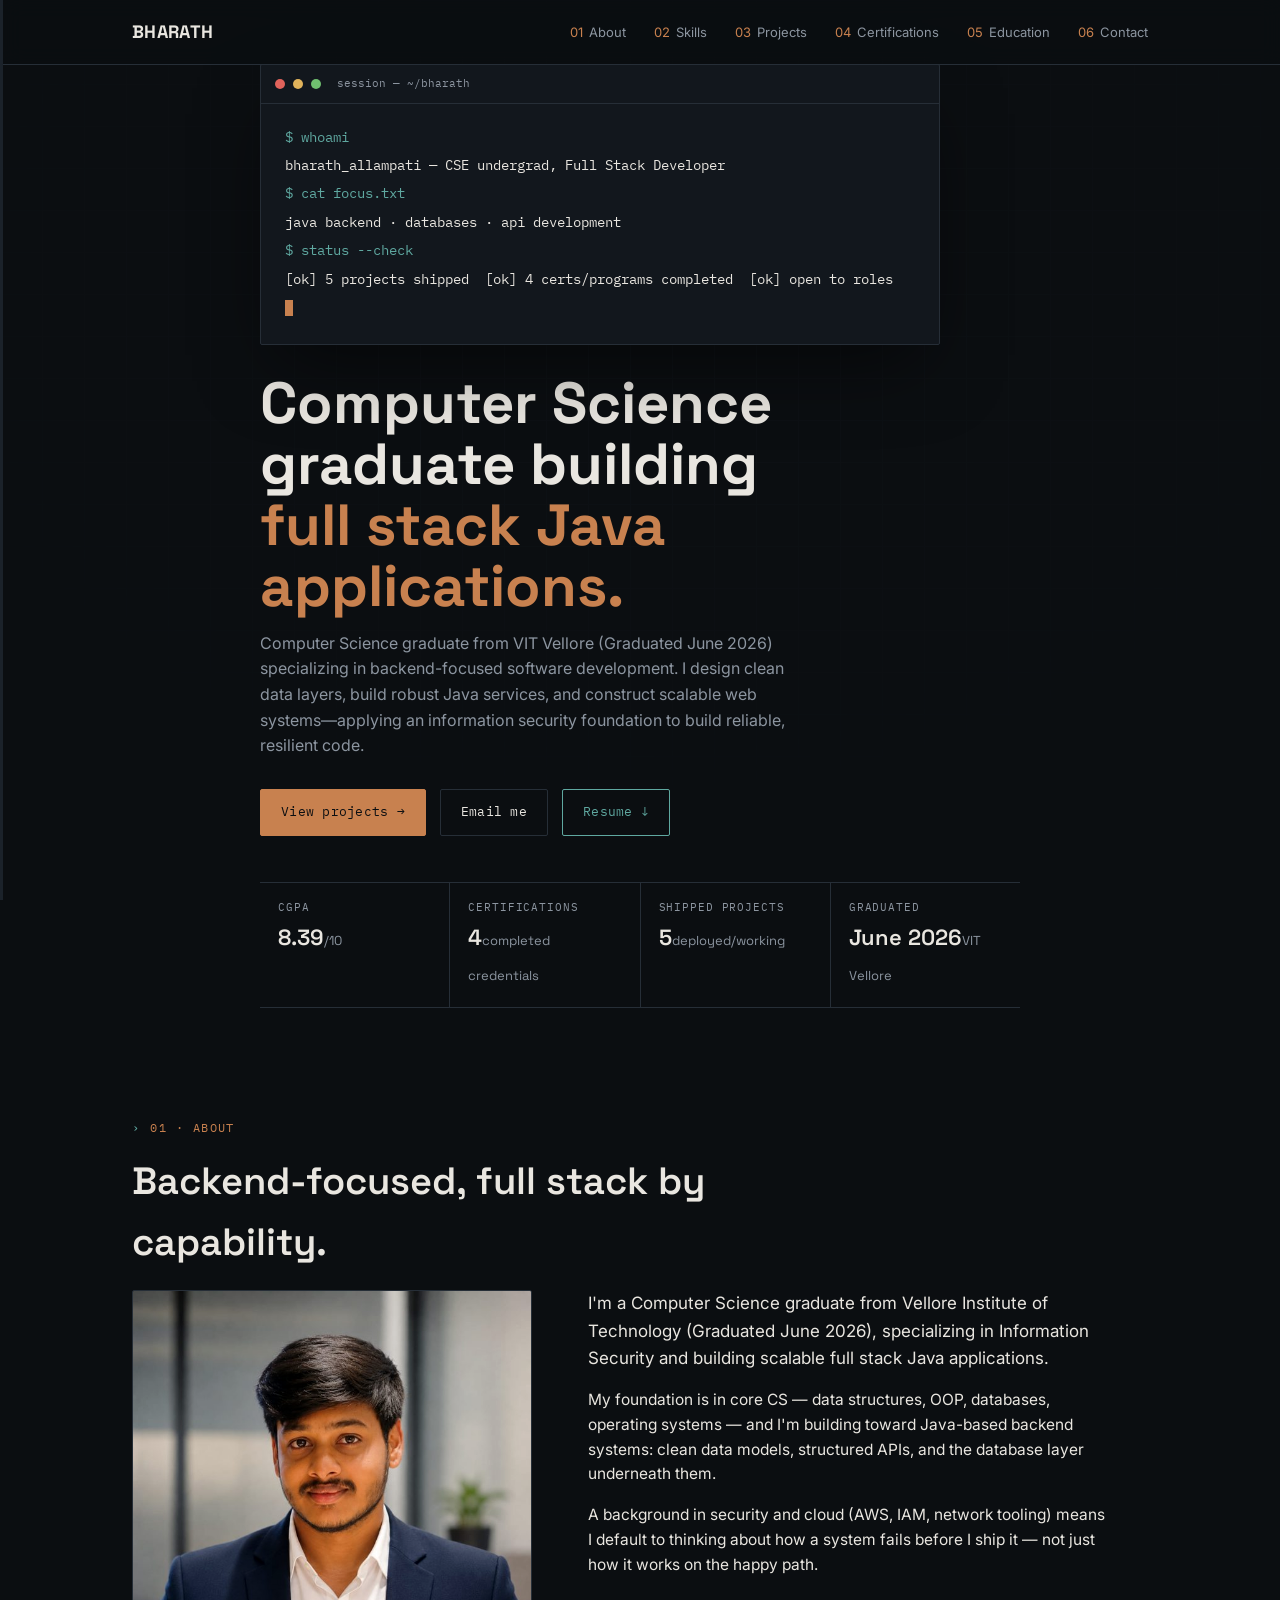
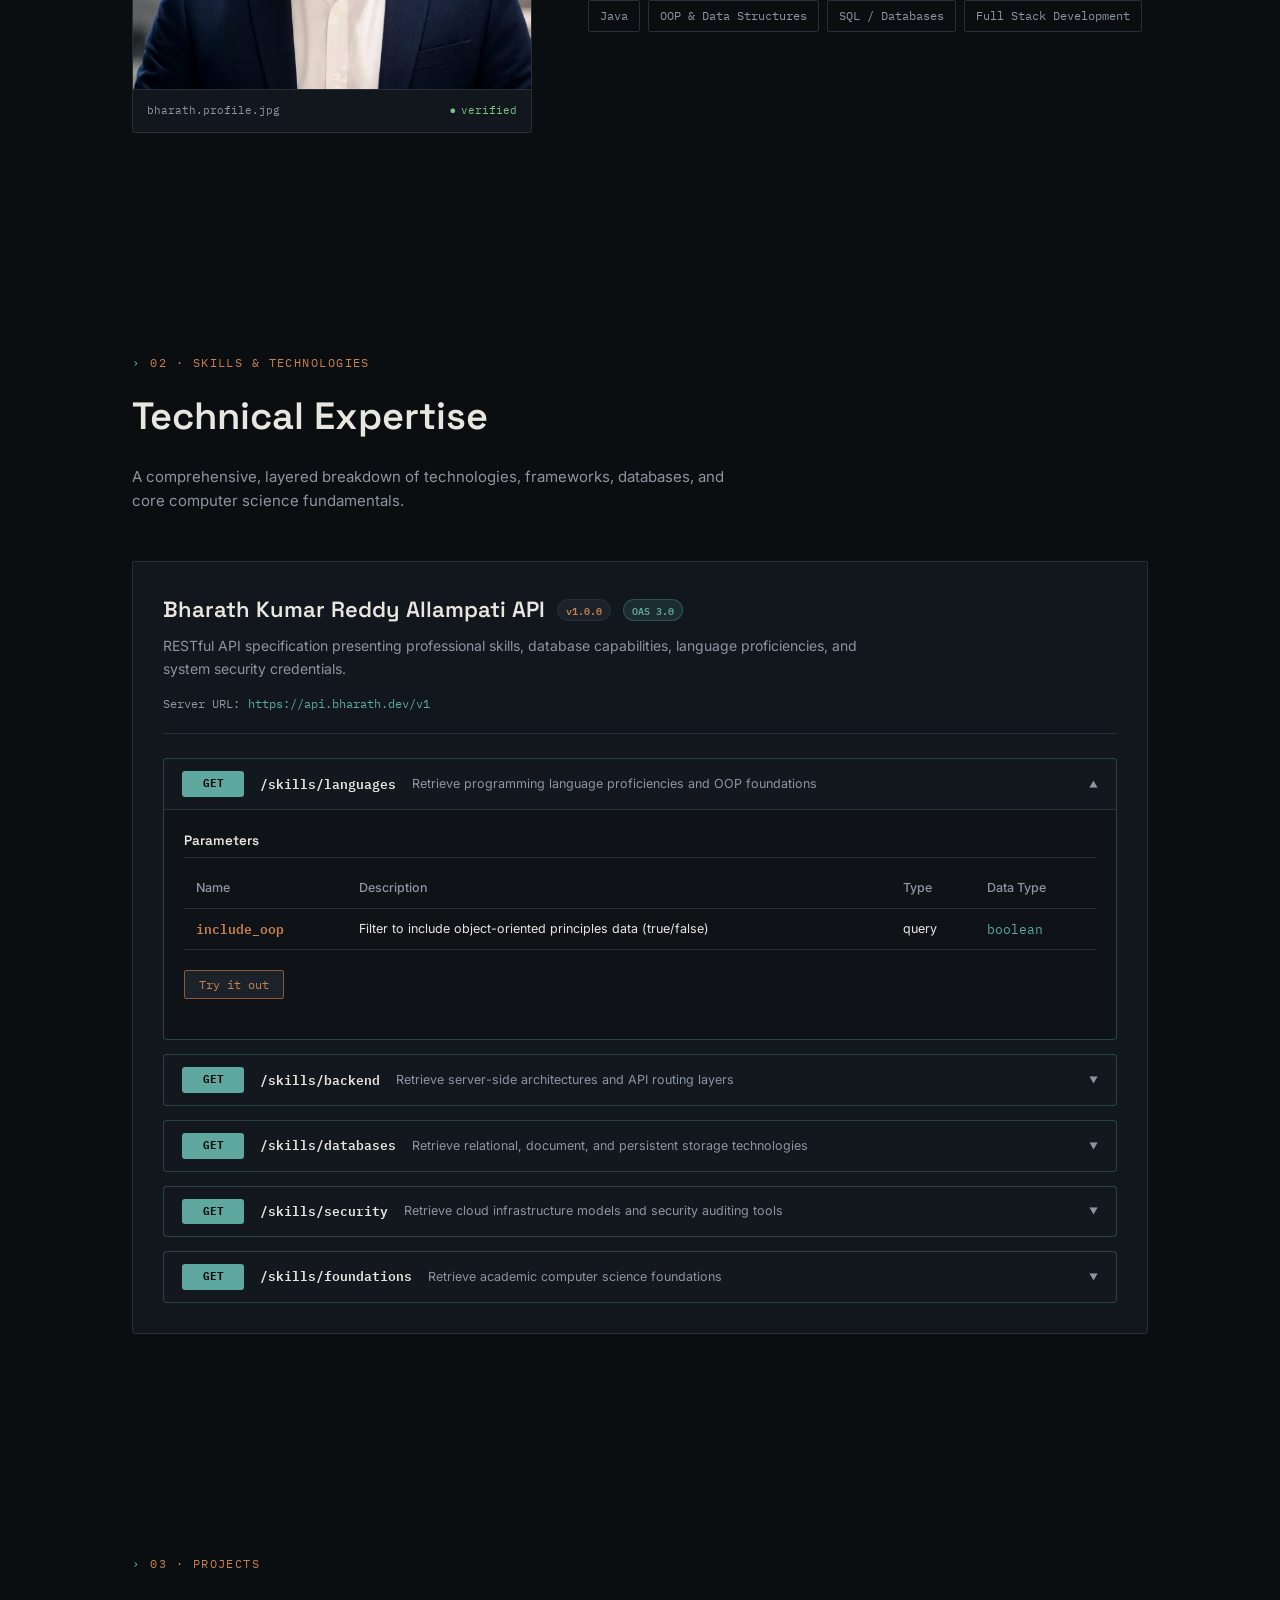
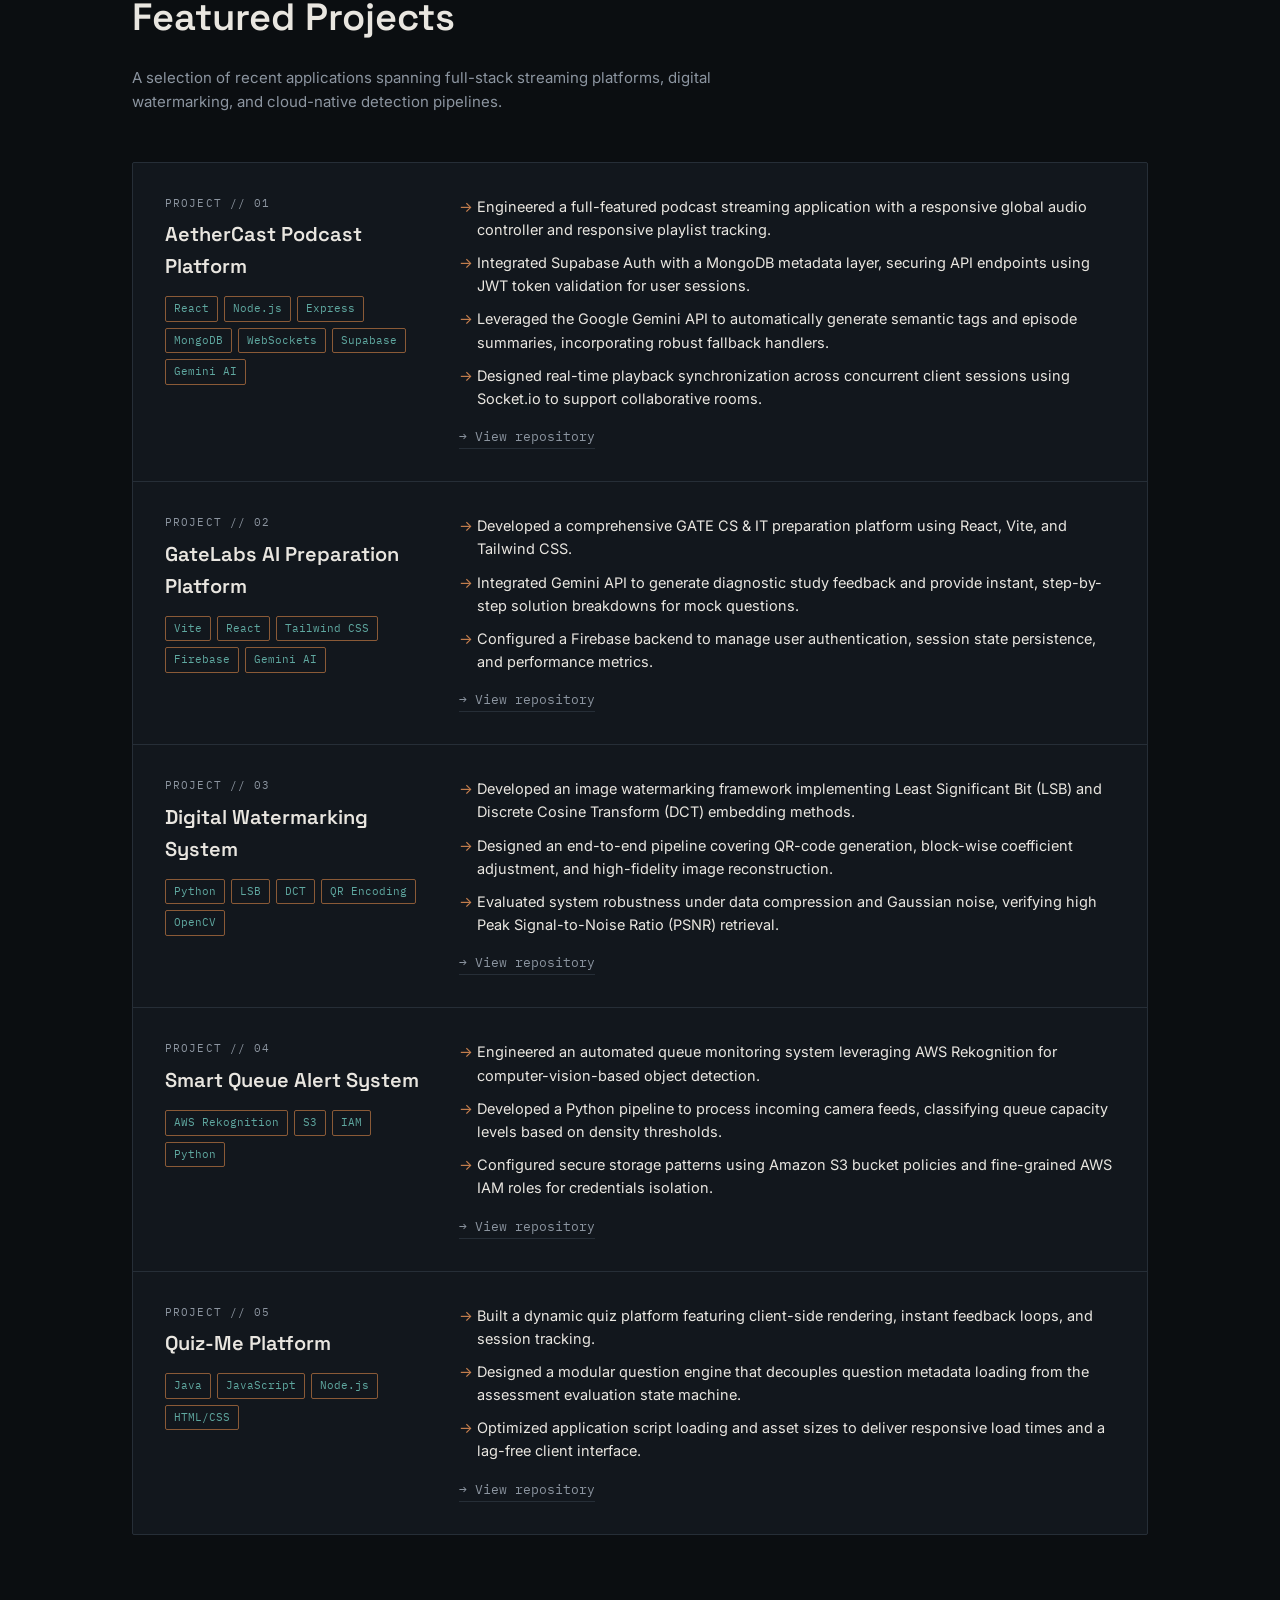
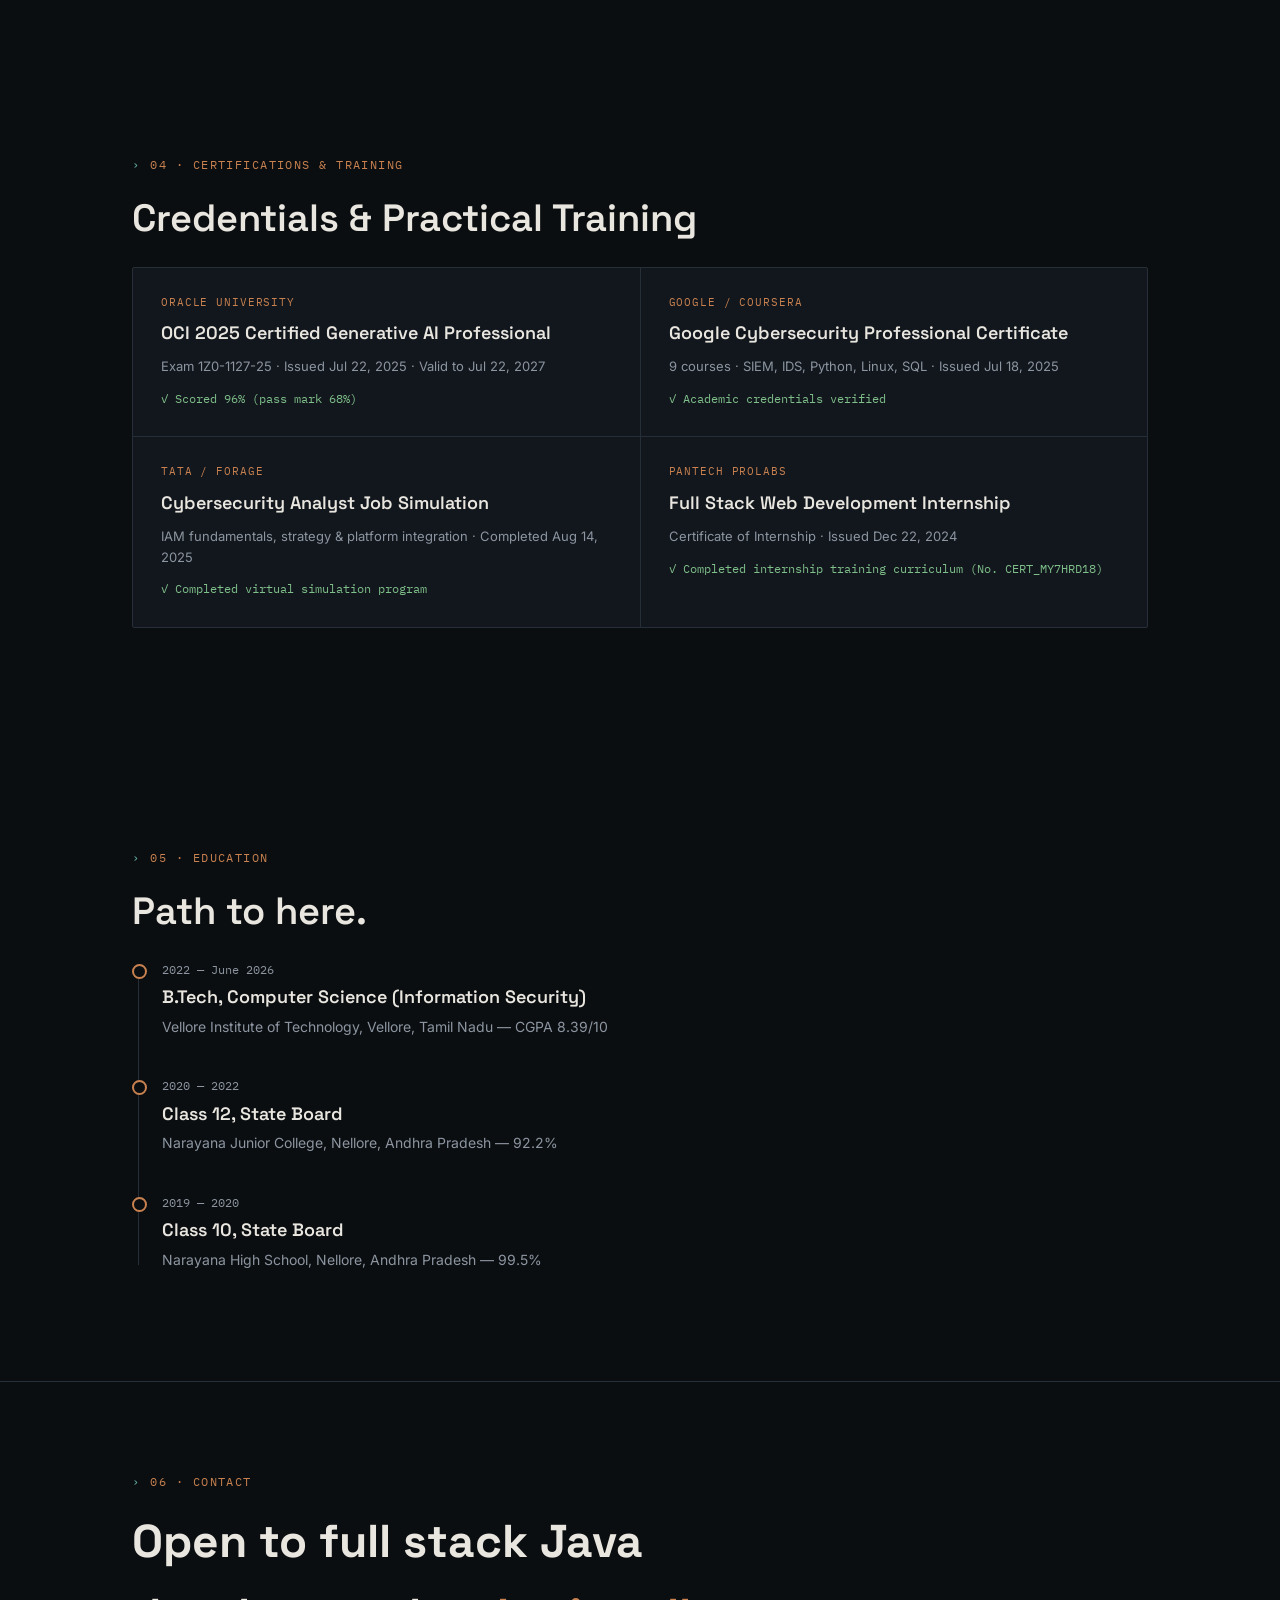
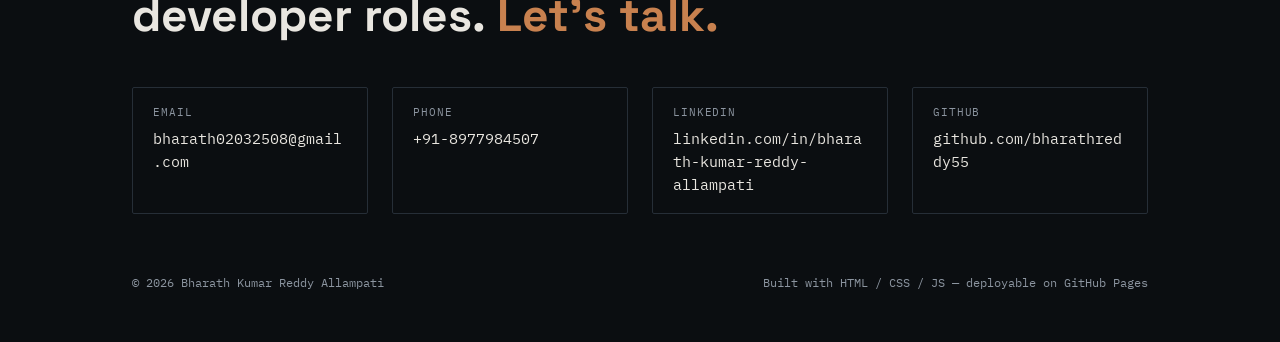
==== index.html @ 2308f624 "Close unclosed swagger-container div and add cache-busting queries to style/script references" ====
<!DOCTYPE html>
<html lang="en">
<head>
<meta charset="UTF-8">
<meta name="viewport" content="width=device-width, initial-scale=1.0">
<title>Bharath Kumar Reddy Allampati — Full Stack Java Developer</title>
<link rel="preconnect" href="https://fonts.googleapis.com">
<link rel="preconnect" href="https://fonts.gstatic.com" crossorigin>
<link href="https://fonts.googleapis.com/css2?family=Space+Grotesk:wght@400;500;600;700&family=IBM+Plex+Mono:wght@400;500;600&family=Inter:wght@400;500;600;700&display=swap" rel="stylesheet">
<link rel="stylesheet" href="styles.css?v=1.1">
</head>
<body>

<div class="trace-rail"><div class="trace-fill" id="traceFill"></div></div>

<nav>
  <div class="wrap">
    <div class="brand">BHARATH</div>
    <div class="navlinks">
      <a href="#about"><span class="num">01</span>About</a>
      <a href="#skills"><span class="num">02</span>Skills</a>
      <a href="#projects"><span class="num">03</span>Projects</a>
      <a href="#certs"><span class="num">04</span>Certifications</a>
      <a href="#education"><span class="num">05</span>Education</a>
      <a href="#contact"><span class="num">06</span>Contact</a>
    </div>
  </div>
</nav>

<header class="hero">
  <div class="wrap">
    <div class="terminal">
      <div class="term-bar">
        <div class="dot r"></div><div class="dot y"></div><div class="dot g"></div>
        <div class="term-title mono">session — ~/bharath</div>
      </div>
      <div class="term-body mono" id="termBody"></div>
    </div>

    <h1 class="hero-title">Computer Science graduate building<br><span class="accent">full stack Java applications.</span></h1>
    <p class="hero-sub">Computer Science graduate from VIT Vellore (Graduated June 2026) specializing in backend-focused software development. I design clean data layers, build robust Java services, and construct scalable web systems—applying an information security foundation to build reliable, resilient code.</p>

    <div class="hero-cta">
      <a href="#projects" class="btn primary">View projects →</a>
      <a href="mailto:bharath02032508@gmail.com" class="btn ghost">Email me</a>
      <a href="Bharath_Kumar_Reddy_Resume.pdf" download="Bharath_Kumar_Reddy_Resume.pdf" class="btn ghost" style="border-color: var(--teal); color: var(--teal);">Resume ↓</a>
    </div>

    <div class="status-bar">
      <div class="status-item"><div class="k">CGPA</div><div class="v">8.39<span class="unit">/10</span></div></div>
      <div class="status-item"><div class="k">Certifications</div><div class="v">4<span class="unit">completed credentials</span></div></div>
      <div class="status-item"><div class="k">Shipped Projects</div><div class="v">5<span class="unit">deployed/working</span></div></div>
      <div class="status-item"><div class="k">Graduated</div><div class="v">June 2026<span class="unit">VIT Vellore</span></div></div>
    </div>
  </div>
</header>

<section id="about">
  <div class="wrap">
    <div class="eyebrow">01 · About</div>
    <h2 class="sec-title">Backend-focused, full stack by capability.</h2>
    <div class="about-grid">
      <div class="reveal">
        <div class="photo-card">
          <img src="Photos/bharath-profile.jpg" alt="Portrait of Bharath Kumar Reddy Allampati">
          <div class="photo-cap">
            <span>bharath.profile.jpg</span>
            <span class="live">verified</span>
          </div>
        </div>
      </div>
      <div class="about-body reveal">
        <p class="lead">I'm a Computer Science graduate from Vellore Institute of Technology (Graduated June 2026), specializing in Information Security and building scalable full stack Java applications.</p>
        <p>My foundation is in core CS — data structures, OOP, databases, operating systems — and I'm building toward Java-based backend systems: clean data models, structured APIs, and the database layer underneath them.</p>
        <p>A background in security and cloud (AWS, IAM, network tooling) means I default to thinking about how a system fails before I ship it — not just how it works on the happy path.</p>
        <div class="focus-tags">
          <span>Java</span>
          <span>OOP &amp; Data Structures</span>
          <span>SQL / Databases</span>
          <span>Full Stack Development</span>
        </div>
      </div>
    </div>
  </div>
</section>

<section id="skills">
  <div class="wrap">
    <div class="eyebrow">02 · Skills &amp; Technologies</div>
    <h2 class="sec-title">Technical Expertise</h2>
    <p class="sec-desc">A comprehensive, layered breakdown of technologies, frameworks, databases, and core computer science fundamentals.</p>

    <!-- Swagger-style API Container -->
    <div class="swagger-container reveal">
      
      <!-- API Header / Title Block -->
      <div class="swagger-header">
        <div class="swagger-title-row">
          <h3 class="api-title">Bharath Kumar Reddy Allampati API</h3>
          <span class="api-version mono">v1.0.0</span>
          <span class="api-oas mono">OAS 3.0</span>
        </div>
        <p class="api-desc">RESTful API specification presenting professional skills, database capabilities, language proficiencies, and system security credentials.</p>
        <div class="api-server mono">
          <span class="lbl">Server URL:</span>
          <span class="url">https://api.bharath.dev/v1</span>
        </div>
      </div>

      <!-- API Operations list -->
      <div class="swagger-operations">
        
        <!-- Endpoint 1: GET /languages -->
        <div class="op-block get" id="op-languages">
          <div class="op-header">
            <span class="op-method mono">GET</span>
            <span class="op-path mono">/skills/languages</span>
            <span class="op-summary">Retrieve programming language proficiencies and OOP foundations</span>
            <span class="op-toggle-icon">▼</span>
          </div>
          <div class="op-details">
            <div class="op-section">
              <div class="section-hdr">Parameters</div>
              <div class="table-wrapper">
                <table class="params-table">
                  <thead>
                    <tr>
                      <th>Name</th>
                      <th>Description</th>
                      <th>Type</th>
                      <th>Data Type</th>
                    </tr>
                  </thead>
                  <tbody>
                    <tr>
                      <td class="param-name mono">include_oop</td>
                      <td>Filter to include object-oriented principles data (true/false)</td>
                      <td>query</td>
                      <td class="param-type mono">boolean</td>
                    </tr>
                  </tbody>
                </table>
              </div>
            </div>
            
            <div class="op-section try-section">
              <button class="btn-swagger try-btn">Try it out</button>
              <button class="btn-swagger exec-btn hidden">Execute</button>
              <button class="btn-swagger cancel-btn hidden">Cancel</button>
            </div>
            
            <div class="op-section response-section hidden">
              <div class="section-hdr">Responses</div>
              <div class="response-headers mono">Code: 200 Success</div>
              
              <!-- Curl request -->
              <div class="response-sub-hdr mono">Curl Command</div>
              <pre class="code-block"><code class="language-bash">curl -X 'GET' \
  'https://api.bharath.dev/v1/skills/languages?include_oop=true' \
  -H 'accept: application/json'</code></pre>
              
              <!-- Response body -->
              <div class="response-sub-hdr mono">Response Body</div>
              <pre class="code-block"><code class="language-json">{
  "languages": {
    "java": {
      "frameworks": ["Spring Boot", "Spring MVC"],
      "core": ["OOP", "Collections Framework", "Streams API", "Exceptions"]
    },
    "javascript": {
      "runtime": "Node.js",
      "libraries": ["React.js", "Express.js"]
    },
    "python": {
      "use_case": "Scripts, OpenCV Data Processing"
    },
    "sql": {
      "standard": "ANSI SQL"
    }
  },
  "oop_foundations": [
    "Inheritance",
    "Polymorphism",
    "Abstraction",
    "Encapsulation"
  ]
}</code></pre>
            </div>
          </div>
        </div>

        <!-- Endpoint 2: GET /backend -->
        <div class="op-block get" id="op-backend">
          <div class="op-header">
            <span class="op-method mono">GET</span>
            <span class="op-path mono">/skills/backend</span>
            <span class="op-summary">Retrieve server-side architectures and API routing layers</span>
            <span class="op-toggle-icon">▼</span>
          </div>
          <div class="op-details">
            <div class="op-section">
              <div class="section-hdr">Parameters</div>
              <div class="table-wrapper">
                <table class="params-table">
                  <thead>
                    <tr>
                      <th>Name</th>
                      <th>Description</th>
                      <th>Type</th>
                      <th>Data Type</th>
                    </tr>
                  </thead>
                  <tbody>
                    <tr>
                      <td class="param-name mono">detailed</td>
                      <td>Toggle returning full dependency listings (true/false)</td>
                      <td>query</td>
                      <td class="param-type mono">boolean</td>
                    </tr>
                  </tbody>
                </table>
              </div>
            </div>
            
            <div class="op-section try-section">
              <button class="btn-swagger try-btn">Try it out</button>
              <button class="btn-swagger exec-btn hidden">Execute</button>
              <button class="btn-swagger cancel-btn hidden">Cancel</button>
            </div>
            
            <div class="op-section response-section hidden">
              <div class="section-hdr">Responses</div>
              <div class="response-headers mono">Code: 200 Success</div>
              
              <!-- Curl request -->
              <div class="response-sub-hdr mono">Curl Command</div>
              <pre class="code-block"><code class="language-bash">curl -X 'GET' \
  'https://api.bharath.dev/v1/skills/backend?detailed=true' \
  -H 'accept: application/json'</code></pre>
              
              <!-- Response body -->
              <div class="response-sub-hdr mono">Response Body</div>
              <pre class="code-block"><code class="language-json">{
  "application_logic": {
    "java_ecosystem": {
      "framework": "Spring Boot / Spring Framework",
      "design_patterns": ["MVC", "Singleton", "Repository", "Factory"],
      "features": ["Dependency Injection", "AOP", "REST Controllers"]
    },
    "javascript_ecosystem": {
      "runtime": "Node.js",
      "framework": "Express.js",
      "realtime_comms": "Socket.io (WebSockets)"
    }
  },
  "api_standardization": [
    "RESTful API design",
    "JSON Web Token (JWT) Security",
    "Asynchronous Event Handling"
  ]
}</code></pre>
            </div>
          </div>
        </div>

        <!-- Endpoint 3: GET /databases -->
        <div class="op-block get" id="op-databases">
          <div class="op-header">
            <span class="op-method mono">GET</span>
            <span class="op-path mono">/skills/databases</span>
            <span class="op-summary">Retrieve relational, document, and persistent storage technologies</span>
            <span class="op-toggle-icon">▼</span>
          </div>
          <div class="op-details">
            <div class="op-section">
              <div class="section-hdr">Parameters</div>
              <div class="table-wrapper">
                <table class="params-table">
                  <thead>
                    <tr>
                      <th>Name</th>
                      <th>Description</th>
                      <th>Type</th>
                      <th>Data Type</th>
                    </tr>
                  </thead>
                  <tbody>
                    <tr>
                      <td class="param-name mono">replica_check</td>
                      <td>Show hosting/replication types (true/false)</td>
                      <td>query</td>
                      <td class="param-type mono">boolean</td>
                    </tr>
                  </tbody>
                </table>
              </div>
            </div>
            
            <div class="op-section try-section">
              <button class="btn-swagger try-btn">Try it out</button>
              <button class="btn-swagger exec-btn hidden">Execute</button>
              <button class="btn-swagger cancel-btn hidden">Cancel</button>
            </div>
            
            <div class="op-section response-section hidden">
              <div class="section-hdr">Responses</div>
              <div class="response-headers mono">Code: 200 Success</div>
              
              <!-- Curl request -->
              <div class="response-sub-hdr mono">Curl Command</div>
              <pre class="code-block"><code class="language-bash">curl -X 'GET' \
  'https://api.bharath.dev/v1/skills/databases?replica_check=true' \
  -H 'accept: application/json'</code></pre>
              
              <!-- Response body -->
              <div class="response-sub-hdr mono">Response Body</div>
              <pre class="code-block"><code class="language-json">{
  "relational_engines": {
    "postgresql": {
      "acid_compliance": true,
      "features": ["Schema Design", "Foreign Keys", "Optimized Querying"]
    },
    "mysql": {
      "engine": "InnoDB",
      "features": ["Indexing", "Aggregations", "Views"]
    }
  },
  "document_engines": {
    "mongodb_atlas": {
      "model": "BSON Documents",
      "orm": "Mongoose (Node.js)",
      "deployment": "Cloud Managed Replica Sets"
    },
    "firebase": {
      "features": ["Firestore Realtime", "Progress Persistence"]
    }
  }
}</code></pre>
            </div>
          </div>
        </div>

        <!-- Endpoint 4: GET /security -->
        <div class="op-block get" id="op-security">
          <div class="op-header">
            <span class="op-method mono">GET</span>
            <span class="op-path mono">/skills/security</span>
            <span class="op-summary">Retrieve cloud infrastructure models and security auditing tools</span>
            <span class="op-toggle-icon">▼</span>
          </div>
          <div class="op-details">
            <div class="op-section">
              <div class="section-hdr">Parameters</div>
              <div class="table-wrapper">
                <table class="params-table">
                  <thead>
                    <tr>
                      <th>Name</th>
                      <th>Description</th>
                      <th>Type</th>
                      <th>Data Type</th>
                    </tr>
                  </thead>
                  <tbody>
                    <tr>
                      <td class="param-name mono">iam_details</td>
                      <td>Show specific AWS IAM policy features (true/false)</td>
                      <td>query</td>
                      <td class="param-type mono">boolean</td>
                    </tr>
                  </tbody>
                </table>
              </div>
            </div>
            
            <div class="op-section try-section">
              <button class="btn-swagger try-btn">Try it out</button>
              <button class="btn-swagger exec-btn hidden">Execute</button>
              <button class="btn-swagger cancel-btn hidden">Cancel</button>
            </div>
            
            <div class="op-section response-section hidden">
              <div class="section-hdr">Responses</div>
              <div class="response-headers mono">Code: 200 Success</div>
              
              <!-- Curl request -->
              <div class="response-sub-hdr mono">Curl Command</div>
              <pre class="code-block"><code class="language-bash">curl -X 'GET' \
  'https://api.bharath.dev/v1/skills/security?iam_details=true' \
  -H 'accept: application/json'</code></pre>
              
              <!-- Response body -->
              <div class="response-sub-hdr mono">Response Body</div>
              <pre class="code-block"><code class="language-json">{
  "cloud_infrastructure": {
    "aws": {
      "services": ["EC2 Virtual Hosts", "S3 Storage Pools", "Lambda Serverless Functions"],
      "security": "AWS Identity & Access Management (IAM) Rules"
    }
  },
  "security_auditing_tooling": {
    "wireshark": {
      "use_case": "Packet Capture Analysis, Network Traffic Inspection"
    },
    "ids_siem": {
      "use_case": "Intrusion Detection, Event Alert Ingestion & Analysis"
    }
  }
}</code></pre>
            </div>
          </div>
        </div>

        <!-- Endpoint 5: GET /foundations -->
        <div class="op-block get" id="op-foundations">
          <div class="op-header">
            <span class="op-method mono">GET</span>
            <span class="op-path mono">/skills/foundations</span>
            <span class="op-summary">Retrieve academic computer science foundations</span>
            <span class="op-toggle-icon">▼</span>
          </div>
          <div class="op-details">
            <div class="op-section">
              <div class="section-hdr">Parameters</div>
              <div class="table-wrapper">
                <span class="no-params mono">No parameters required</span>
              </div>
            </div>
            
            <div class="op-section try-section">
              <button class="btn-swagger try-btn">Try it out</button>
              <button class="btn-swagger exec-btn hidden">Execute</button>
              <button class="btn-swagger cancel-btn hidden">Cancel</button>
            </div>
            
            <div class="op-section response-section hidden">
              <div class="section-hdr">Responses</div>
              <div class="response-headers mono">Code: 200 Success</div>
              
              <!-- Curl request -->
              <div class="response-sub-hdr mono">Curl Command</div>
              <pre class="code-block"><code class="language-bash">curl -X 'GET' \
  'https://api.bharath.dev/v1/skills/foundations' \
  -H 'accept: application/json'</code></pre>
              
              <!-- Response body -->
              <div class="response-sub-hdr mono">Response Body</div>
              <pre class="code-block"><code class="language-json">{
  "academic_foundations": {
    "data_structures": ["Arrays", "Linked Lists", "Trees", "Graphs", "Hash Tables"],
    "algorithms": ["Sorting", "Searching", "Graph Traversals", "Complexity Analysis"],
    "operating_systems": ["Process Sync", "Memory Paging", "Threading Model"],
    "dbms": ["Normalization", "Transaction Isolation Levels", "Locking Policies"],
    "networks": ["OSI Stack Models", "TCP/IP Protocol Suite", "HTTP/HTTPS Lifecycle"]
  }
}</code></pre>
            </div>
          </div>
        </div>

      </div>
    </div>
  </div>
</section>

<section id="projects">
  <div class="wrap">
    <div class="eyebrow">03 · Projects</div>
    <h2 class="sec-title">Featured Projects</h2>
    <p class="sec-desc">A selection of recent applications spanning full-stack streaming platforms, digital watermarking, and cloud-native detection pipelines.</p>

    <div class="proj-list">
      <div class="proj reveal">
        <div class="proj-meta">
          <div class="pid">PROJECT // 01</div>
          <div class="pname">AetherCast Podcast Platform</div>
          <div class="proj-stack">
            <span>React</span><span>Node.js</span><span>Express</span><span>MongoDB</span><span>WebSockets</span><span>Supabase</span><span>Gemini AI</span>
          </div>
        </div>
        <div class="proj-body">
          <ul>
            <li>Engineered a full-featured podcast streaming application with a responsive global audio controller and responsive playlist tracking.</li>
            <li>Integrated Supabase Auth with a MongoDB metadata layer, securing API endpoints using JWT token validation for user sessions.</li>
            <li>Leveraged the Google Gemini API to automatically generate semantic tags and episode summaries, incorporating robust fallback handlers.</li>
            <li>Designed real-time playback synchronization across concurrent client sessions using Socket.io to support collaborative rooms.</li>
          </ul>
          <a href="https://github.com/bharathreddy55/AetherCast-MERN" class="proj-link" target="_blank" rel="noopener">→ View repository</a>
        </div>
      </div>

      <div class="proj reveal">
        <div class="proj-meta">
          <div class="pid">PROJECT // 02</div>
          <div class="pname">GateLabs AI Preparation Platform</div>
          <div class="proj-stack">
            <span>Vite</span><span>React</span><span>Tailwind CSS</span><span>Firebase</span><span>Gemini AI</span>
          </div>
        </div>
        <div class="proj-body">
          <ul>
            <li>Developed a comprehensive GATE CS &amp; IT preparation platform using React, Vite, and Tailwind CSS.</li>
            <li>Integrated Gemini API to generate diagnostic study feedback and provide instant, step-by-step solution breakdowns for mock questions.</li>
            <li>Configured a Firebase backend to manage user authentication, session state persistence, and performance metrics.</li>
          </ul>
          <a href="https://github.com/bharathreddy55/GateLabs" class="proj-link" target="_blank" rel="noopener">→ View repository</a>
        </div>
      </div>

      <div class="proj reveal">
        <div class="proj-meta">
          <div class="pid">PROJECT // 03</div>
          <div class="pname">Digital Watermarking System</div>
          <div class="proj-stack">
            <span>Python</span><span>LSB</span><span>DCT</span><span>QR Encoding</span><span>OpenCV</span>
          </div>
        </div>
        <div class="proj-body">
          <ul>
            <li>Developed an image watermarking framework implementing Least Significant Bit (LSB) and Discrete Cosine Transform (DCT) embedding methods.</li>
            <li>Designed an end-to-end pipeline covering QR-code generation, block-wise coefficient adjustment, and high-fidelity image reconstruction.</li>
            <li>Evaluated system robustness under data compression and Gaussian noise, verifying high Peak Signal-to-Noise Ratio (PSNR) retrieval.</li>
          </ul>
          <a href="https://github.com/bharathreddy55/Digital-Watermarking-Images" class="proj-link" target="_blank" rel="noopener">→ View repository</a>
        </div>
      </div>

      <div class="proj reveal">
        <div class="proj-meta">
          <div class="pid">PROJECT // 04</div>
          <div class="pname">Smart Queue Alert System</div>
          <div class="proj-stack">
            <span>AWS Rekognition</span><span>S3</span><span>IAM</span><span>Python</span>
          </div>
        </div>
        <div class="proj-body">
          <ul>
            <li>Engineered an automated queue monitoring system leveraging AWS Rekognition for computer-vision-based object detection.</li>
            <li>Developed a Python pipeline to process incoming camera feeds, classifying queue capacity levels based on density thresholds.</li>
            <li>Configured secure storage patterns using Amazon S3 bucket policies and fine-grained AWS IAM roles for credentials isolation.</li>
          </ul>
          <a href="https://github.com/bharathreddy55/Smart-Queue-Alert-System" class="proj-link" target="_blank" rel="noopener">→ View repository</a>
        </div>
      </div>

      <div class="proj reveal">
        <div class="proj-meta">
          <div class="pid">PROJECT // 05</div>
          <div class="pname">Quiz-Me Platform</div>
          <div class="proj-stack">
            <span>Java</span><span>JavaScript</span><span>Node.js</span><span>HTML/CSS</span>
          </div>
        </div>
        <div class="proj-body">
          <ul>
            <li>Built a dynamic quiz platform featuring client-side rendering, instant feedback loops, and session tracking.</li>
            <li>Designed a modular question engine that decouples question metadata loading from the assessment evaluation state machine.</li>
            <li>Optimized application script loading and asset sizes to deliver responsive load times and a lag-free client interface.</li>
          </ul>
          <a href="https://github.com/bharathreddy55/Quiz---Me" class="proj-link" target="_blank" rel="noopener">→ View repository</a>
        </div>
      </div>
    </div>
  </div>
</section>

<section id="certs">
  <div class="wrap">
    <div class="eyebrow">04 · Certifications &amp; Training</div>
    <h2 class="sec-title">Credentials &amp; Practical Training</h2>
    <div class="cert-grid">
      <div class="cert reveal">
        <div class="org">Oracle University</div>
        <div class="name">OCI 2025 Certified Generative AI Professional</div>
        <div class="meta">Exam 1Z0-1127-25 · Issued Jul 22, 2025 · Valid to Jul 22, 2027</div>
        <div class="score">✓ Scored 96% (pass mark 68%)</div>
      </div>
      <div class="cert reveal">
        <div class="org">Google / Coursera</div>
        <div class="name">Google Cybersecurity Professional Certificate</div>
        <div class="meta">9 courses · SIEM, IDS, Python, Linux, SQL · Issued Jul 18, 2025</div>
        <div class="score">✓ Academic credentials verified</div>
      </div>
      <div class="cert reveal">
        <div class="org">TATA / Forage</div>
        <div class="name">Cybersecurity Analyst Job Simulation</div>
        <div class="meta">IAM fundamentals, strategy &amp; platform integration · Completed Aug 14, 2025</div>
        <div class="score">✓ Completed virtual simulation program</div>
      </div>
      <div class="cert reveal">
        <div class="org">Pantech Prolabs</div>
        <div class="name">Full Stack Web Development Internship</div>
        <div class="meta">Certificate of Internship · Issued Dec 22, 2024</div>
        <div class="score">✓ Completed internship training curriculum (No. CERT_MY7HRD18)</div>
      </div>
    </div>
  </div>
</section>

<section id="education">
  <div class="wrap">
    <div class="eyebrow">05 · Education</div>
    <h2 class="sec-title">Path to here.</h2>
    <div class="trace-list">
      <div class="hop reveal">
        <div class="yr mono">2022 — June 2026</div>
        <div class="h">B.Tech, Computer Science (Information Security)</div>
        <div class="d">Vellore Institute of Technology, Vellore, Tamil Nadu — CGPA 8.39/10</div>
      </div>
      <div class="hop reveal">
        <div class="yr mono">2020 — 2022</div>
        <div class="h">Class 12, State Board</div>
        <div class="d">Narayana Junior College, Nellore, Andhra Pradesh — 92.2%</div>
      </div>
      <div class="hop reveal">
        <div class="yr mono">2019 — 2020</div>
        <div class="h">Class 10, State Board</div>
        <div class="d">Narayana High School, Nellore, Andhra Pradesh — 99.5%</div>
      </div>
    </div>
  </div>
</section>

<footer id="contact">
  <div class="wrap">
    <div class="eyebrow">06 · Contact</div>
    <h1 class="contact-title">Open to full stack Java developer roles. <span class="accent">Let's talk.</span></h1>
    <div class="contact-row">
      <div class="contact-item"><div class="k">Email</div><div class="v"><a href="mailto:bharath02032508@gmail.com">bharath02032508@gmail.com</a></div></div>
      <div class="contact-item"><div class="k">Phone</div><div class="v">+91-8977984507</div></div>
      <div class="contact-item"><div class="k">LinkedIn</div><div class="v"><a href="https://linkedin.com/in/bharath-kumar-reddy-allampati/" target="_blank">linkedin.com/in/bharath-kumar-reddy-allampati</a></div></div>
      <div class="contact-item"><div class="k">GitHub</div><div class="v"><a href="https://github.com/bharathreddy55" target="_blank">github.com/bharathreddy55</a></div></div>
    </div>
    <div class="foot-bottom">
      <span>© 2026 Bharath Kumar Reddy Allampati</span>
      <span>Built with HTML / CSS / JS — deployable on GitHub Pages</span>
    </div>
  </div>
</footer>

<script src="script.js?v=1.1"></script>
</body>
</html>
---- styles.css ----
:root{
    --ink:#0B0E11;
    --surface:#12171D;
    --surface-2:#1B222A;
    --line:#262E37;
    --text:#E9E6E0;
    --muted:#8C95A0;
    --copper:#C8814F;
    --copper-dim:#8a5a37;
    --teal:#5FA8A0;
    --good:#7FBF8A;
    --radius:2px;
  }
  *{margin:0;padding:0;box-sizing:border-box;}
  html{scroll-behavior:smooth;}
  body{
    background:var(--ink);
    color:var(--text);
    font-family:'Inter',sans-serif;
    line-height:1.6;
    overflow-x:hidden;
  }
  ::selection{background:var(--copper);color:#0B0E11;}
  a{color:inherit;text-decoration:none;}
  .mono{font-family:'IBM Plex Mono',monospace;}
  .wrap{max-width:1080px;margin:0 auto;padding:0 32px;position:relative;z-index:2;}
  @media(max-width:640px){.wrap{padding:0 20px;}}

  /* focus visibility */
  a:focus-visible, button:focus-visible{outline:2px solid var(--copper);outline-offset:3px;}

  /* ---------- scroll trace indicator ---------- */
  .trace-rail{
    position:fixed; left:0; top:0; bottom:0; width:3px; z-index:50; pointer-events:none;
    background:var(--surface-2);
  }
  .trace-fill{
    position:absolute; left:0; top:0; width:100%; height:0%;
    background:linear-gradient(180deg,var(--copper),var(--teal));
    transition:height .08s linear;
  }
  @media(max-width:640px){.trace-rail{display:none;}}

  /* ---------- nav ---------- */
  nav{
    position:fixed; top:0; left:0; right:0; z-index:40;
    backdrop-filter:blur(10px);
    background:rgba(11,14,17,.72);
    border-bottom:1px solid var(--line);
  }
  nav .wrap{display:flex; align-items:center; justify-content:space-between; height:64px;}
  .brand{font-family:'Space Grotesk',sans-serif; font-weight:700; font-size:18px; letter-spacing:.02em;}
  .brand span{color:var(--copper);}
  .navlinks{display:flex; gap:28px; font-size:13px;}
  .navlinks a{color:var(--muted); transition:color .2s;}
  .navlinks a:hover{color:var(--text);}
  .navlinks .num{color:var(--copper); margin-right:6px;}
  @media(max-width:640px){.navlinks{display:none;}}

  /* ---------- hero ---------- */
  header.hero{
    min-height:100vh;
    display:flex; flex-direction:column; justify-content:center;
    position:relative;
    padding-top:64px;
  }
  header.hero::before{
    content:"";
    position:absolute; inset:0; pointer-events:none; z-index:0;
    background-image:
      linear-gradient(var(--surface-2) 1px, transparent 1px),
      linear-gradient(90deg, var(--surface-2) 1px, transparent 1px);
    background-size:42px 42px;
    opacity:.18;
    mask-image:radial-gradient(ellipse 70% 60% at 50% 30%, black, transparent);
  }
  .terminal{
    position:relative;
    background:var(--surface);
    border:1px solid var(--line);
    border-radius:var(--radius);
    max-width:680px;
    box-shadow:0 30px 80px -20px rgba(0,0,0,.6);
  }
  .term-bar{
    display:flex; align-items:center; gap:8px;
    padding:10px 14px; border-bottom:1px solid var(--line);
  }
  .dot{width:10px;height:10px;border-radius:50%;}
  .dot.r{background:#e0635b;} .dot.y{background:#e0b35b;} .dot.g{background:#6fbf6f;}
  .term-title{margin-left:8px; font-size:11px; color:var(--muted);}
  .term-body{padding:22px 24px 26px; font-size:14px;}
  .term-body .line{margin-bottom:6px; white-space:pre-wrap;}
  .prompt{color:var(--teal);}
  .out{color:var(--text);}
  .cmt{color:var(--muted);}
  .cursor{display:inline-block; width:8px; height:16px; background:var(--copper); vertical-align:middle; animation:blink 1s steps(1) infinite;}
  @keyframes blink{50%{opacity:0;}}

  .hero-title{
    font-family:'Space Grotesk',sans-serif;
    font-weight:700;
    font-size:clamp(34px,6vw,58px);
    line-height:1.05;
    margin-top:28px;
    max-width:760px;
  }
  .hero-title .accent{color:var(--copper);}
  .hero-sub{
    margin-top:14px; color:var(--muted); font-size:16px; max-width:560px;
  }
  .hero-cta{display:flex; gap:14px; margin-top:30px; flex-wrap:wrap; position:relative; z-index:10;}
  .btn{
    display:inline-flex; align-items:center; gap:8px;
    padding:12px 20px; border-radius:var(--radius);
    font-size:13px; font-family:'IBM Plex Mono',monospace; letter-spacing:.02em;
    border:1px solid var(--line); transition:all .2s; cursor:pointer; position:relative; z-index:10;
  }
  .btn.primary{background:var(--copper); color:#0B0E11; border-color:var(--copper);}
  .btn.primary:hover{background:#dd9263;}
  .btn.ghost:hover{border-color:var(--teal); color:var(--teal);}

  .status-bar{
    display:flex; gap:0; margin-top:46px; border-top:1px solid var(--line); border-bottom:1px solid var(--line);
    flex-wrap:wrap;
  }
  .status-item{
    flex:1; min-width:140px; padding:16px 18px; border-right:1px solid var(--line);
  }
  .status-item:last-child{border-right:none;}
  .status-item .k{font-family:'IBM Plex Mono',monospace; font-size:11px; color:var(--muted); text-transform:uppercase; letter-spacing:.08em;}
  .status-item .v{font-family:'Space Grotesk',sans-serif; font-size:22px; font-weight:600; margin-top:4px;}
  .status-item .v .unit{font-size:13px; color:var(--muted); font-weight:400;}

  /* ---------- section shell ---------- */
  section{padding:110px 0;}
  @media(max-width:640px){section{padding:70px 0;}}
  .eyebrow{
    display:flex; align-items:center; gap:10px;
    font-family:'IBM Plex Mono',monospace; font-size:12px; color:var(--copper);
    text-transform:uppercase; letter-spacing:.12em; margin-bottom:14px;
  }
  .eyebrow::before{content:"›"; color:var(--teal);}
  h2.sec-title{
    font-family:'Space Grotesk',sans-serif; font-weight:600;
    font-size:clamp(26px,3.6vw,38px); margin-bottom:18px; max-width:680px;
  }
  .sec-desc{color:var(--muted); max-width:600px; font-size:15px; margin-bottom:48px;}

  /* reveal on scroll */
  .reveal{opacity:0; transform:translateY(18px); transition:opacity .6s ease, transform .6s ease;}
  .reveal.in{opacity:1; transform:translateY(0);}
  @media (prefers-reduced-motion: reduce){
    .reveal{opacity:1; transform:none; transition:none;}
    .cursor{animation:none;}
  }

  /* ---------- about ---------- */
  .about-grid{display:grid; grid-template-columns:1fr 1.4fr; gap:56px; align-items:start;}
  @media(max-width:780px){.about-grid{grid-template-columns:1fr;}}
  .photo-card{
    border:1px solid var(--line); border-radius:var(--radius); overflow:hidden;
    background:var(--surface);
  }
  .photo-card img{width:100%; display:block; filter:saturate(.92) contrast(1.03);}
  .photo-cap{
    padding:12px 14px; font-family:'IBM Plex Mono',monospace; font-size:11px; color:var(--muted);
    border-top:1px solid var(--line); display:flex; justify-content:space-between;
  }
  .photo-cap .live{color:var(--good);}
  .photo-cap .live::before{content:"●"; margin-right:5px;}
  .about-body p{color:var(--text); font-size:15.5px; margin-bottom:16px; max-width:520px;}
  .about-body p.lead{font-size:17px; color:var(--text);}
  .focus-tags{display:flex; gap:8px; flex-wrap:wrap; margin-top:22px;}
  .focus-tags span{
    font-family:'IBM Plex Mono',monospace; font-size:11.5px; padding:6px 11px;
    border:1px solid var(--line); border-radius:var(--radius); color:var(--muted);
  }

  /* ---------- skills as packet fields ---------- */
  .packet{
    border:1px solid var(--line); border-radius:var(--radius); background:var(--surface);
    overflow:hidden;
  }
  .packet-head{
    font-family:'IBM Plex Mono',monospace; font-size:11px; color:var(--muted);
    padding:10px 18px; border-bottom:1px solid var(--line); display:flex; justify-content:space-between;
    text-transform:uppercase; letter-spacing:.08em;
  }
  .field-row{
    display:grid; grid-template-columns:160px 1fr; border-bottom:1px solid var(--line);
  }
  .field-row:last-child{border-bottom:none;}
  .field-label{
    padding:16px 18px; font-family:'IBM Plex Mono',monospace; font-size:12px; color:var(--copper);
    border-right:1px solid var(--line);
  }
  .field-value{padding:16px 18px; display:flex; gap:8px; flex-wrap:wrap;}
  .chip{
    font-size:13px; padding:5px 11px; border-radius:var(--radius);
    background:var(--surface-2); color:var(--text); border:1px solid var(--line);
  }
  @media(max-width:640px){
    .field-row{grid-template-columns:1fr;}
    .field-label{border-right:none; border-bottom:1px solid var(--line); padding-bottom:8px;}
  }

  /* ---------- projects ---------- */
  .proj-list{display:flex; flex-direction:column; gap:1px; border:1px solid var(--line); background:var(--line); border-radius:var(--radius); overflow:hidden;}
  .proj{
    background:var(--surface); padding:32px; display:grid; grid-template-columns:260px 1fr; gap:34px;
    position:relative; transition:background .25s;
  }
  .proj:hover{background:var(--surface-2);}
  @media(max-width:780px){.proj{grid-template-columns:1fr; gap:16px;}}
  .proj-meta{font-family:'IBM Plex Mono',monospace;}
  .proj-meta .pid{color:var(--muted); font-size:11px; letter-spacing:.1em;}
  .proj-meta .pname{font-family:'Space Grotesk',sans-serif; font-size:20px; font-weight:600; margin-top:6px;}
  .proj-stack{margin-top:14px; display:flex; flex-wrap:wrap; gap:6px;}
  .proj-stack span{font-size:11px; color:var(--teal); border:1px solid var(--copper-dim); border-radius:var(--radius); padding:3px 8px;}
  .proj-body ul{list-style:none; display:flex; flex-direction:column; gap:10px;}
  .proj-body li{font-size:14.5px; color:var(--text); padding-left:18px; position:relative;}
  .proj-body li::before{content:"→"; position:absolute; left:0; color:var(--copper);}
  .proj-link{
    display:inline-flex; align-items:center; gap:6px; margin-top:16px; font-size:12.5px;
    font-family:'IBM Plex Mono',monospace; color:var(--muted); border-bottom:1px solid var(--line);
    padding-bottom:2px; transition:color .2s, border-color .2s;
  }
  .proj-link:hover{color:var(--copper); border-color:var(--copper);}

  /* ---------- certs ---------- */
  .cert-grid{display:grid; grid-template-columns:repeat(2,1fr); gap:1px; border:1px solid var(--line); background:var(--line); border-radius:var(--radius); overflow:hidden;}
  @media(max-width:640px){.cert-grid{grid-template-columns:1fr;}}
  .cert{background:var(--surface); padding:26px 28px;}
  .cert .org{font-family:'IBM Plex Mono',monospace; font-size:11px; color:var(--copper); text-transform:uppercase; letter-spacing:.08em;}
  .cert .name{font-family:'Space Grotesk',sans-serif; font-size:18px; font-weight:600; margin-top:8px;}
  .cert .meta{color:var(--muted); font-size:13px; margin-top:8px;}
  .cert .score{display:inline-flex; align-items:center; gap:6px; margin-top:12px; font-family:'IBM Plex Mono',monospace; font-size:12px; color:var(--good);}

  /* ---------- education trace ---------- */
  .trace-list{position:relative; padding-left:30px;}
  .trace-list::before{content:""; position:absolute; left:6px; top:6px; bottom:6px; width:1px; background:var(--line);}
  .hop{position:relative; padding-bottom:38px;}
  .hop:last-child{padding-bottom:0;}
  .hop::before{
    content:""; position:absolute; left:-30px; top:4px; width:11px; height:11px; border-radius:50%;
    background:var(--ink); border:2px solid var(--copper);
  }
  .hop .yr{font-family:'IBM Plex Mono',monospace; font-size:12px; color:var(--muted);}
  .hop .h{font-family:'Space Grotesk',sans-serif; font-size:18px; font-weight:600; margin-top:4px;}
  .hop .d{color:var(--muted); font-size:14px; margin-top:4px;}

  /* ---------- footer / contact ---------- */
  footer{border-top:1px solid var(--line); padding:90px 0 50px;}
  .contact-title{
    font-family:'Space Grotesk',sans-serif; font-size:clamp(28px,5vw,46px); font-weight:700; max-width:640px;
  }
  .contact-title .accent{color:var(--copper);}
  .contact-row{display:flex; gap:24px; margin-top:34px; flex-wrap:wrap;}
  .contact-item{
    border:1px solid var(--line); border-radius:var(--radius); padding:16px 20px; flex:1; min-width:200px;
    font-family:'IBM Plex Mono',monospace;
  }
  .contact-item .k{font-size:11px; color:var(--muted); text-transform:uppercase; letter-spacing:.08em;}
  .contact-item .v{font-size:14.5px; margin-top:6px; word-break:break-word;}
  .contact-item .v a:hover{color:var(--copper);}
  .foot-bottom{margin-top:60px; display:flex; justify-content:space-between; font-family:'IBM Plex Mono',monospace; font-size:11.5px; color:var(--muted); flex-wrap:wrap; gap:10px;}

  /* ---------- Swagger OpenAPI UI Styling ---------- */
  .swagger-container {
    background: var(--surface);
    border: 1px solid var(--line);
    border-radius: var(--radius);
    padding: 30px;
    margin-top: 30px;
  }
  @media (max-width: 640px) {
    .swagger-container { padding: 18px; }
  }
  .swagger-header {
    border-bottom: 1px solid var(--line);
    padding-bottom: 20px;
    margin-bottom: 24px;
  }
  .swagger-title-row {
    display: flex;
    align-items: center;
    gap: 12px;
    flex-wrap: wrap;
  }
  .api-title {
    font-family: 'Space Grotesk', sans-serif;
    font-size: 22px;
    font-weight: 600;
  }
  .api-version, .api-oas {
    font-size: 10px;
    padding: 2px 8px;
    border-radius: 12px;
    font-weight: 600;
  }
  .api-version {
    background: var(--surface-2);
    color: var(--copper);
    border: 1px solid var(--line);
  }
  .api-oas {
    background: rgba(95, 168, 160, 0.15);
    color: var(--teal);
    border: 1px solid rgba(95, 168, 160, 0.3);
  }
  .api-desc {
    color: var(--muted);
    font-size: 14px;
    margin-top: 8px;
    max-width: 720px;
  }
  .api-server {
    margin-top: 14px;
    font-size: 12px;
    display: flex;
    gap: 8px;
    flex-wrap: wrap;
  }
  .api-server .lbl { color: var(--muted); }
  .api-server .url { color: var(--teal); }

  .swagger-operations {
    display: flex;
    flex-direction: column;
    gap: 14px;
  }

  .op-block {
    border: 1px solid var(--line);
    border-radius: 4px;
    overflow: hidden;
    background: var(--surface-2);
    transition: border-color 0.2s;
  }
  .op-block.get {
    border-color: rgba(95, 168, 160, 0.3);
    background: rgba(95, 168, 160, 0.01);
  }
  .op-block.get:hover {
    border-color: var(--teal);
  }
  .op-block.active {
    border-color: var(--teal);
    box-shadow: 0 4px 20px rgba(0,0,0,0.3);
  }
  
  .op-header {
    display: flex;
    align-items: center;
    padding: 12px 18px;
    cursor: pointer;
    user-select: none;
    gap: 16px;
    flex-wrap: wrap;
  }
  @media (max-width: 640px) {
    .op-header { padding: 10px 14px; gap: 10px; }
  }
  
  .op-method {
    font-family: 'IBM Plex Mono', monospace;
    font-size: 11px;
    font-weight: 700;
    padding: 4px 10px;
    border-radius: 3px;
    text-align: center;
    min-width: 62px;
    background: var(--teal);
    color: var(--ink);
  }
  
  .op-path {
    font-family: 'IBM Plex Mono', monospace;
    font-size: 13px;
    font-weight: 600;
    color: var(--text);
  }
  
  .op-summary {
    font-size: 12.5px;
    color: var(--muted);
    flex-grow: 1;
  }
  @media (max-width: 640px) {
    .op-summary { width: 100%; order: 3; margin-top: 4px; }
  }
  
  .op-toggle-icon {
    font-size: 9px;
    color: var(--muted);
    transition: transform 0.2s;
  }
  .op-block.expanded .op-toggle-icon {
    transform: rotate(180deg);
  }
  
  .op-details {
    display: none;
    padding: 20px;
    border-top: 1px solid rgba(95, 168, 160, 0.2);
    background: rgba(11, 14, 17, 0.4);
    animation: fadeIn 0.25s ease;
  }
  .op-block.expanded .op-details {
    display: block;
  }
  
  .op-section {
    margin-bottom: 20px;
  }
  .op-section:last-child {
    margin-bottom: 0;
  }
  
  .section-hdr {
    font-family: 'Space Grotesk', sans-serif;
    font-size: 13.5px;
    font-weight: 600;
    margin-bottom: 10px;
    color: var(--text);
    border-bottom: 1px solid var(--line);
    padding-bottom: 6px;
  }

  .table-wrapper {
    overflow-x: auto;
  }
  
  .params-table {
    width: 100%;
    border-collapse: collapse;
    font-size: 12.5px;
    text-align: left;
  }
  .params-table th, .params-table td {
    padding: 10px 12px;
    border-bottom: 1px solid var(--line);
  }
  .params-table th {
    color: var(--muted);
    font-weight: 500;
  }
  .param-name {
    color: var(--copper);
    font-weight: 600;
  }
  .param-type {
    color: var(--teal);
  }
  .no-params, .no-params-required {
    font-size: 12px;
    color: var(--muted);
    padding: 8px 0;
    display: block;
  }

  .try-section {
    display: flex;
    gap: 12px;
  }
  
  .btn-swagger {
    font-family: 'IBM Plex Mono', monospace;
    font-size: 11.5px;
    padding: 6px 14px;
    border-radius: var(--radius);
    border: 1px solid var(--line);
    background: var(--surface-2);
    color: var(--text);
    cursor: pointer;
    transition: all 0.2s;
  }
  .btn-swagger:hover {
    border-color: var(--teal);
    color: var(--teal);
  }
  .btn-swagger.try-btn {
    border-color: var(--copper-dim);
    color: var(--copper);
  }
  .btn-swagger.try-btn:hover {
    border-color: var(--copper);
    background: rgba(200, 129, 79, 0.05);
  }
  .btn-swagger.exec-btn {
    background: var(--teal);
    color: var(--ink);
    border-color: var(--teal);
    font-weight: 600;
  }
  .btn-swagger.exec-btn:hover {
    background: #4d948c;
  }
  .btn-swagger.cancel-btn {
    border-color: #e0635b;
    color: #e0635b;
  }
  .btn-swagger.cancel-btn:hover {
    background: rgba(224, 99, 91, 0.05);
  }
  
  .response-headers {
    font-size: 12.5px;
    font-weight: 600;
    color: var(--good);
    margin-bottom: 12px;
  }
  .response-sub-hdr {
    font-size: 11px;
    color: var(--muted);
    text-transform: uppercase;
    letter-spacing: 0.05em;
    margin-top: 14px;
    margin-bottom: 6px;
  }
  
  .code-block {
    margin: 0;
    padding: 14px;
    background: #090c0f;
    border: 1px solid var(--line);
    border-radius: 3px;
    overflow-x: auto;
    max-height: 320px;
  }
  .code-block code {
    font-family: 'IBM Plex Mono', monospace;
    font-size: 12.5px;
    line-height: 1.5;
    color: #cbd5e1;
    white-space: pre;
  }
  .hidden {
    display: none !important;
  }
  @keyframes fadeIn {
    from { opacity: 0; transform: translateY(4px); }
    to { opacity: 1; transform: translateY(0); }
  }
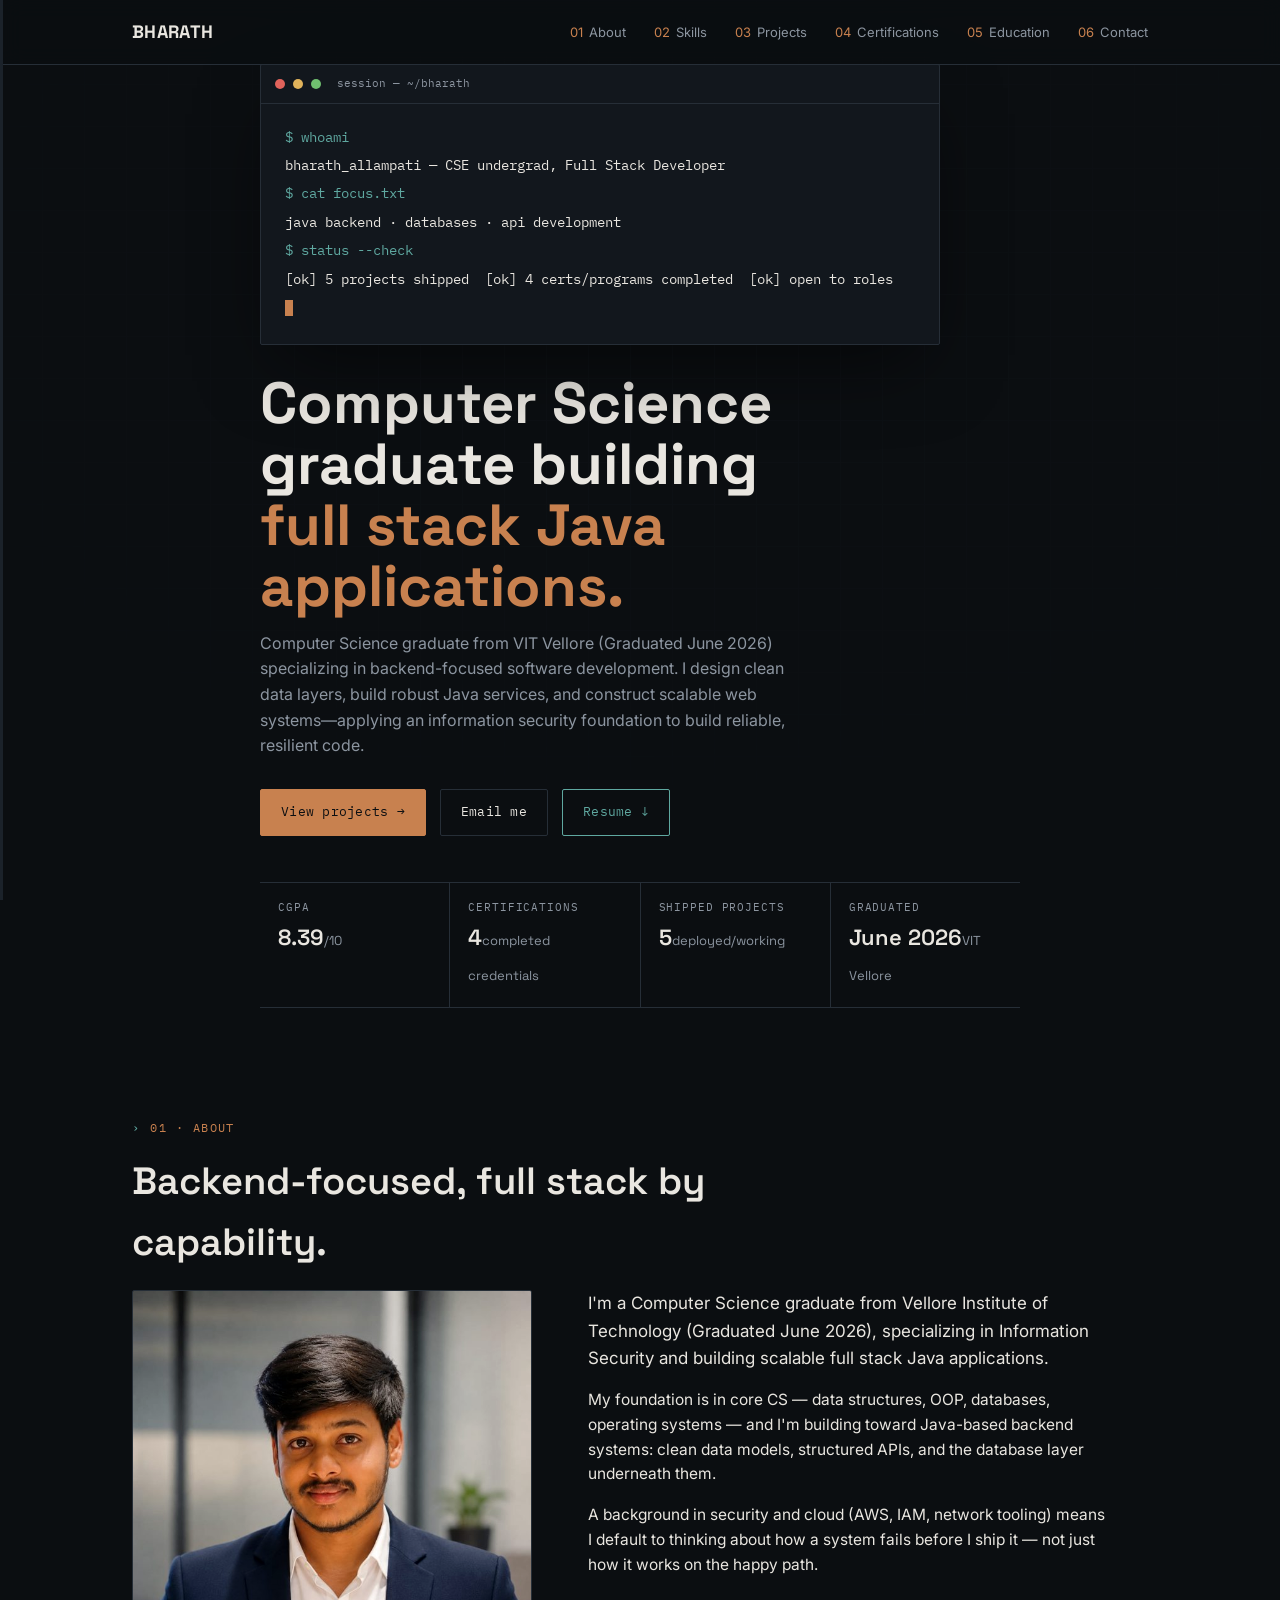
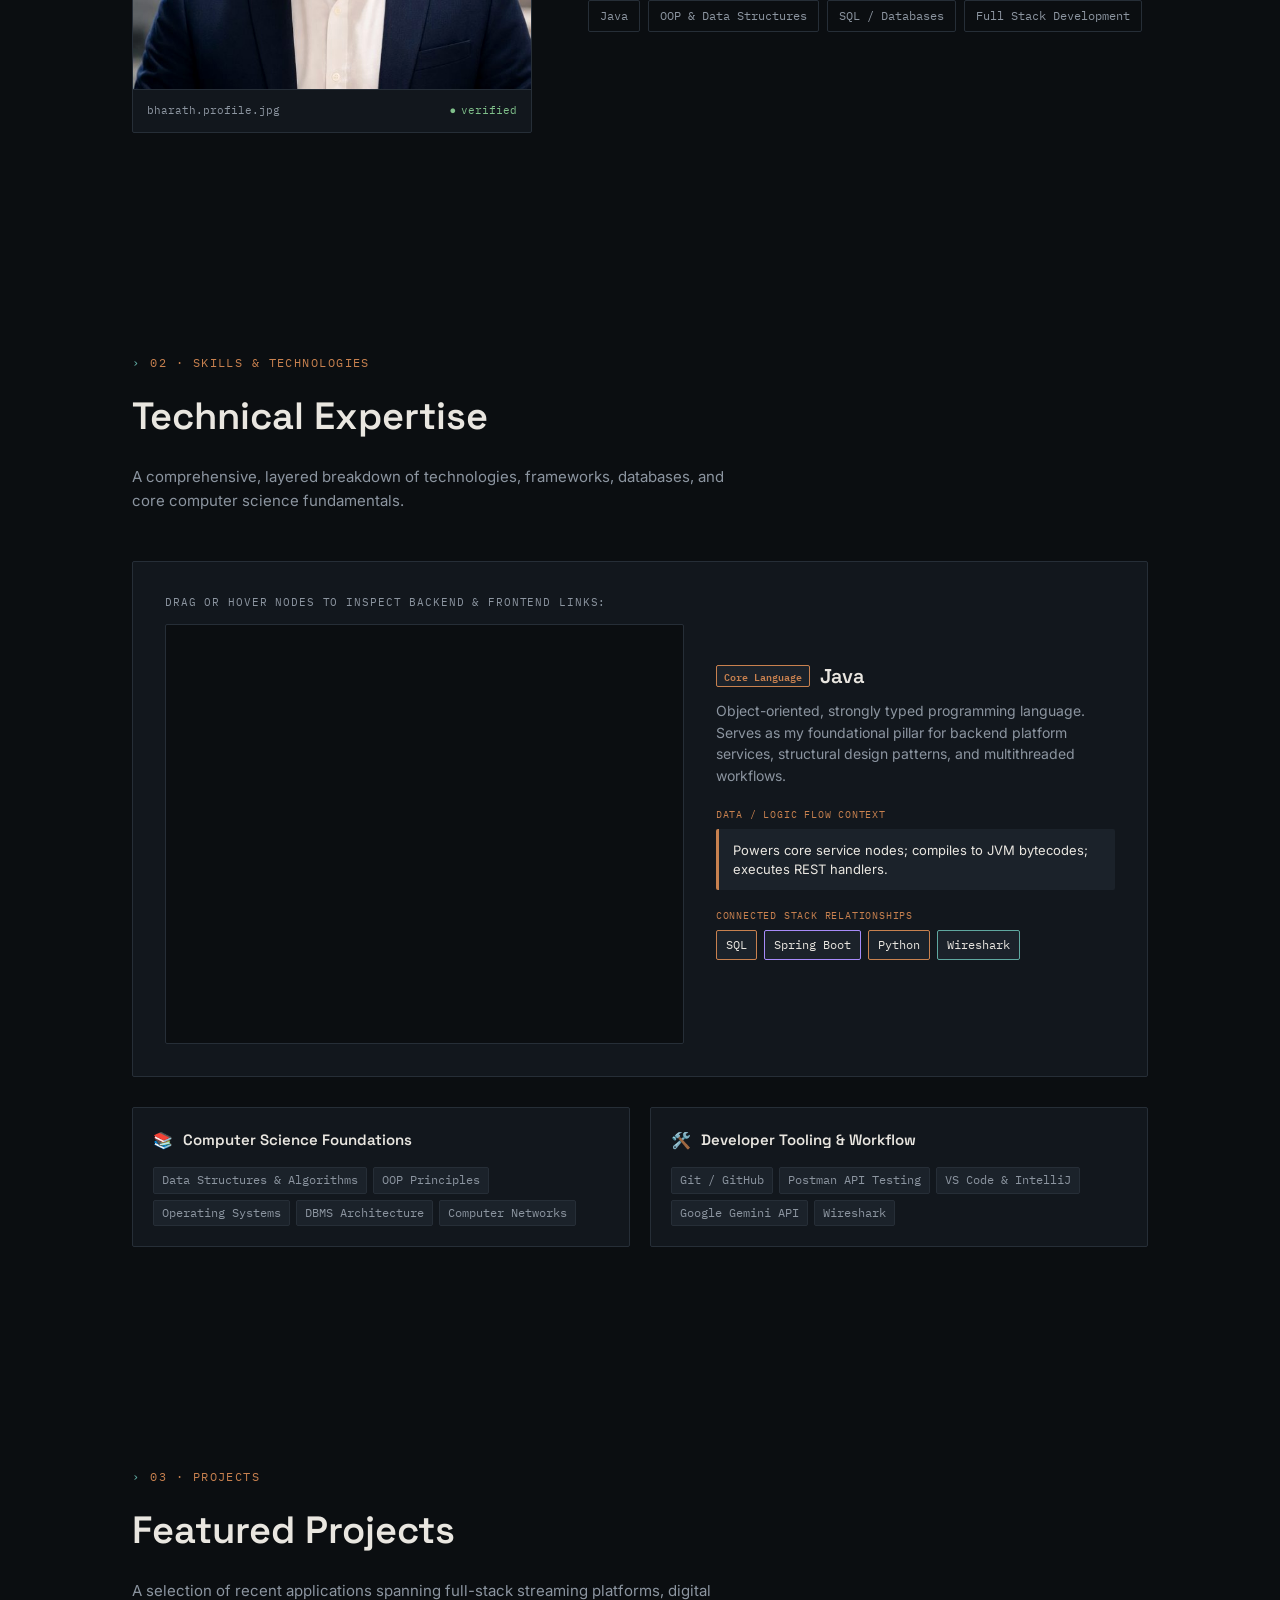
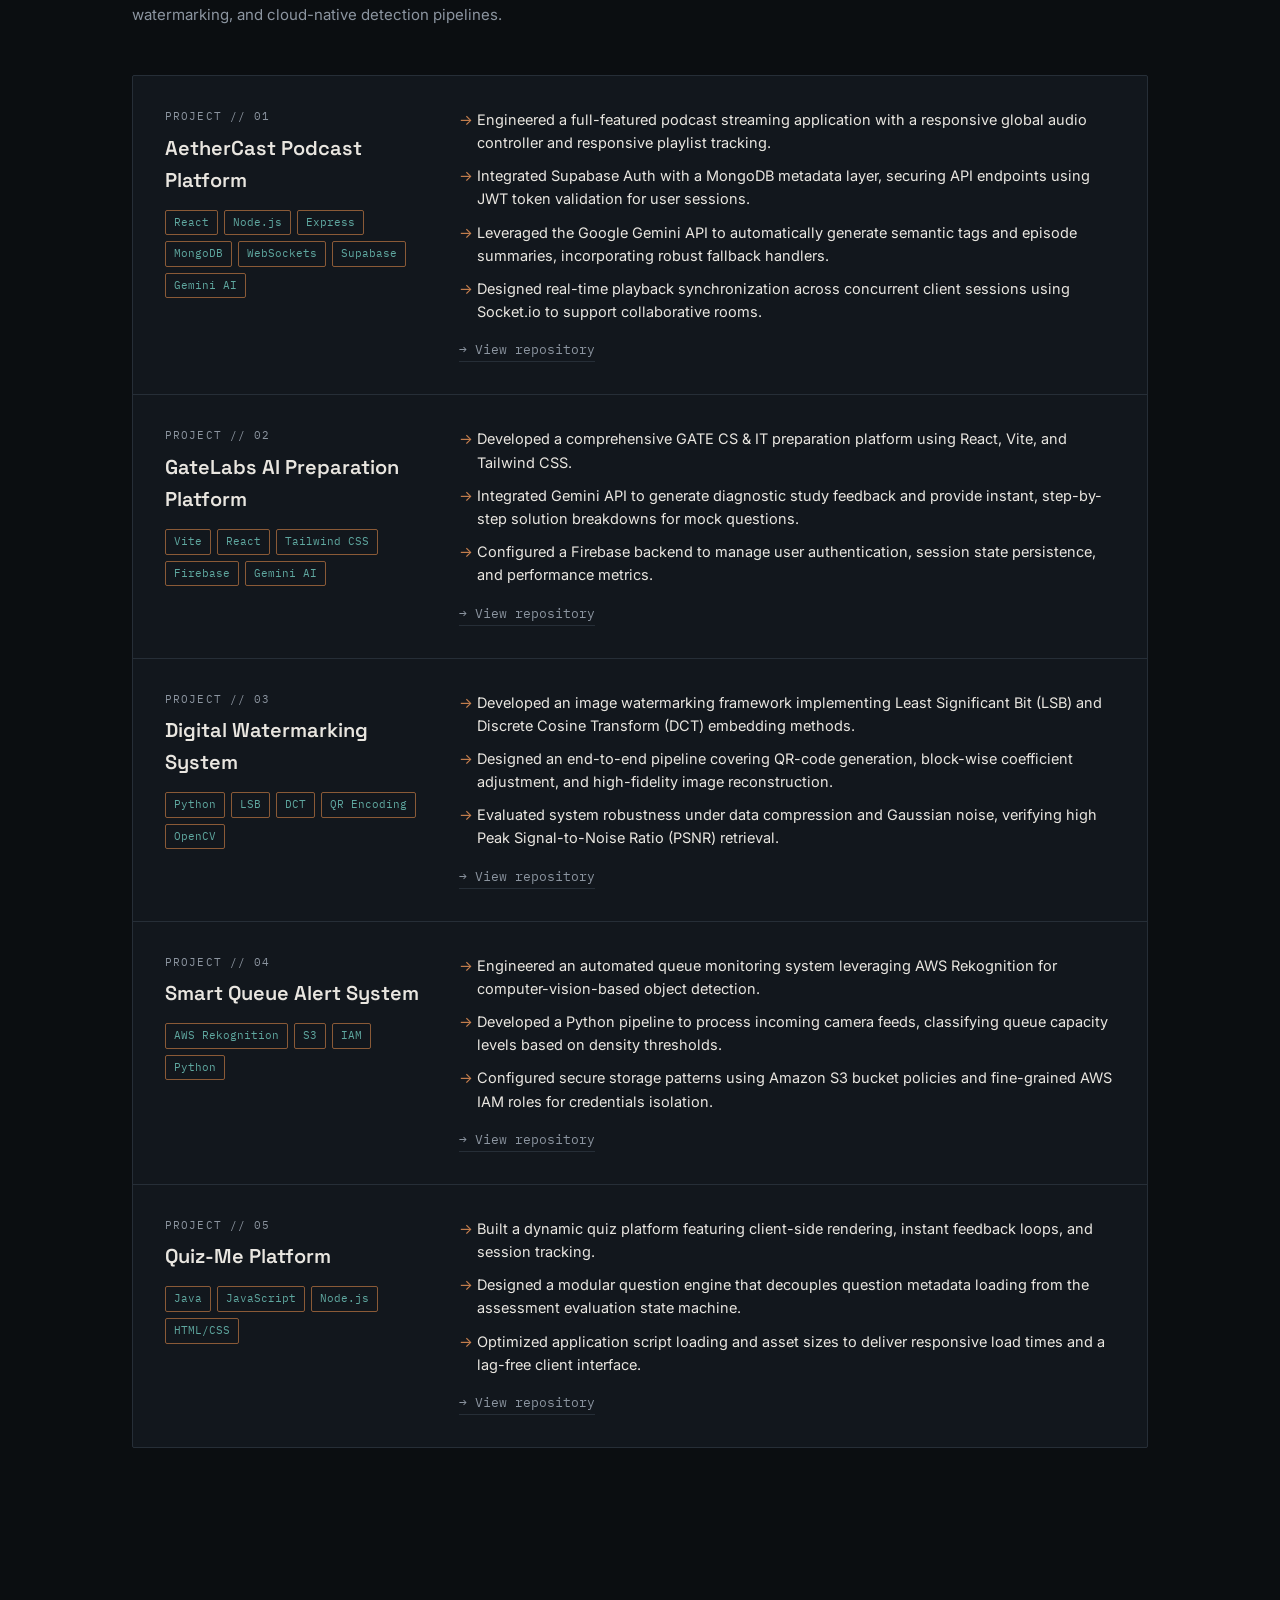
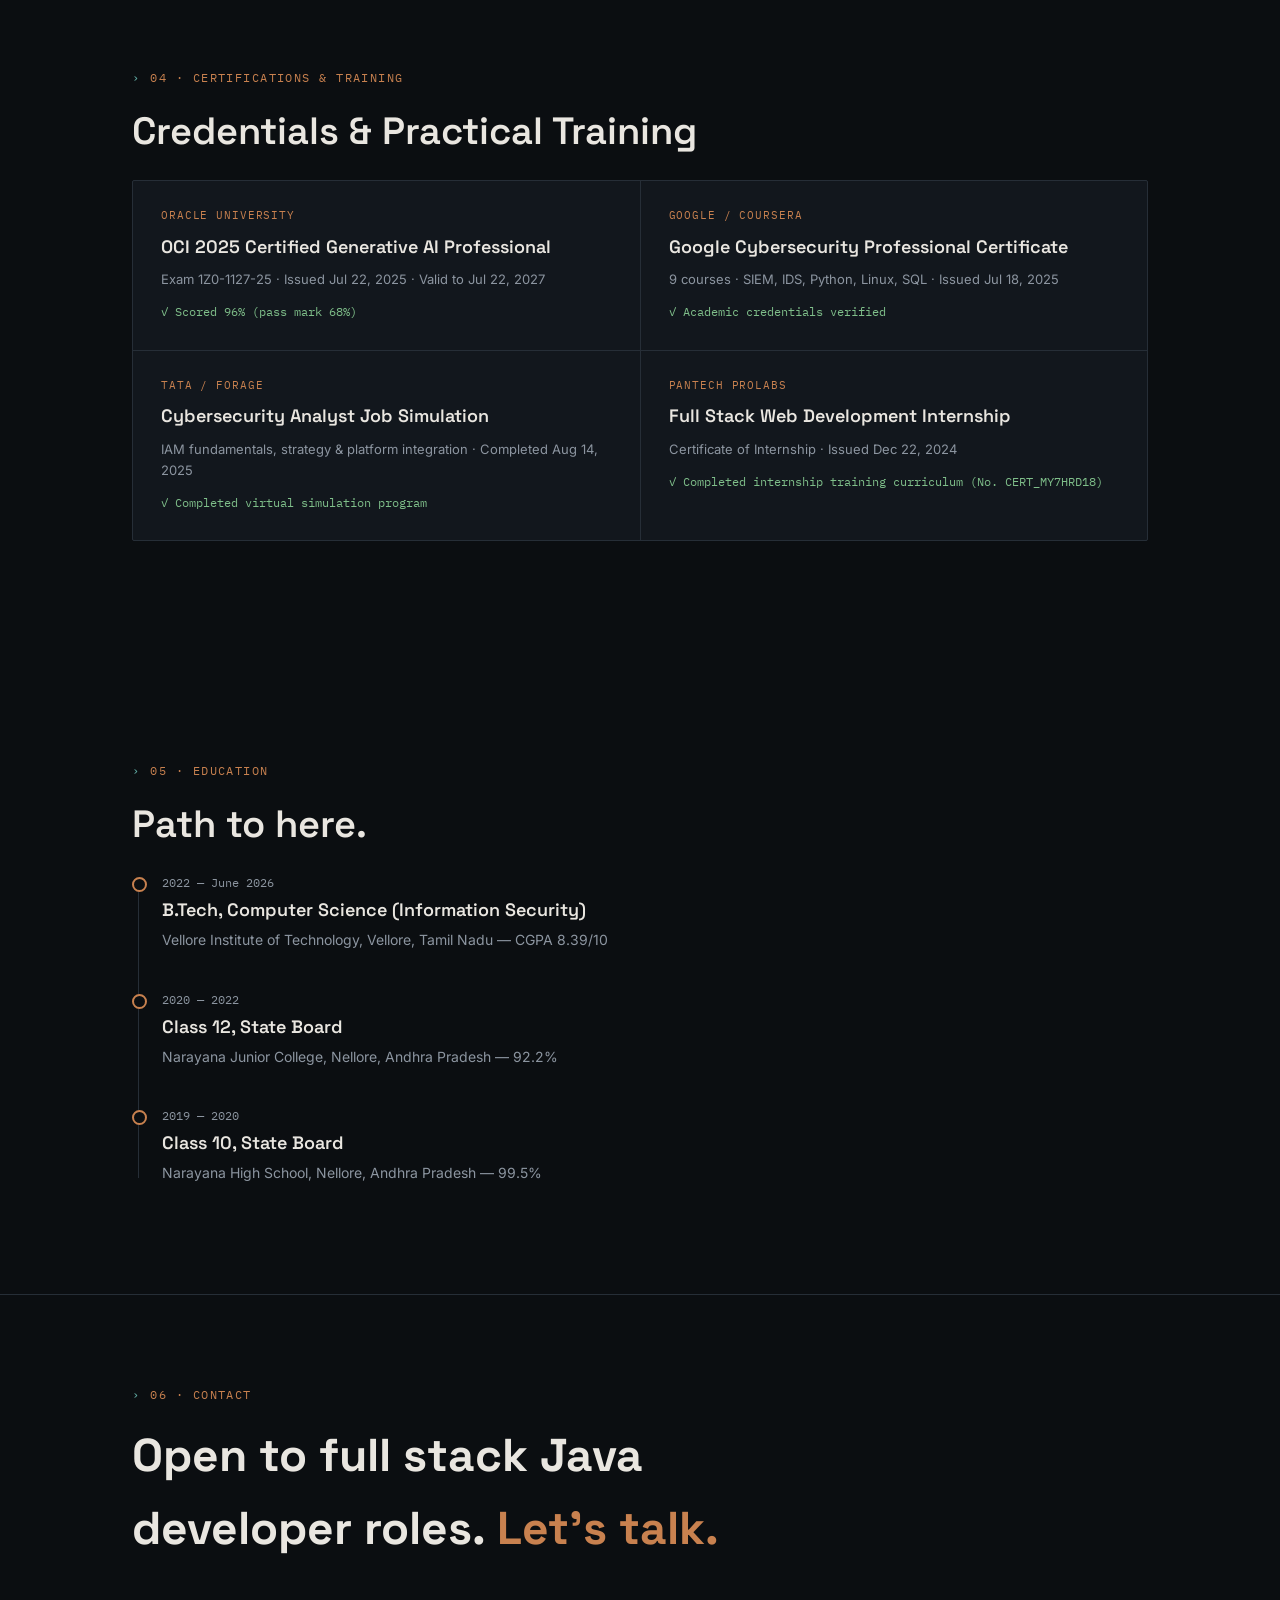
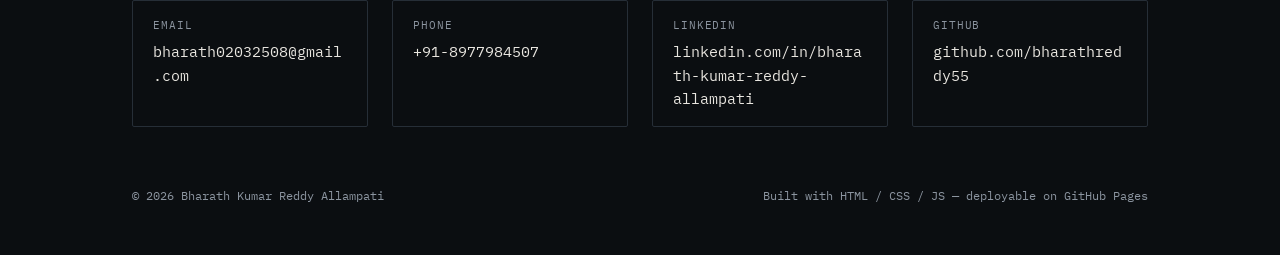
==== commit c3cb7c5f: "Build fully interactive force-directed canvas physics graph for skills section" ====
--- a/index.html
+++ b/index.html
@@ -7,7 +7,7 @@
 <link rel="preconnect" href="https://fonts.googleapis.com">
 <link rel="preconnect" href="https://fonts.gstatic.com" crossorigin>
 <link href="https://fonts.googleapis.com/css2?family=Space+Grotesk:wght@400;500;600;700&family=IBM+Plex+Mono:wght@400;500;600&family=Inter:wght@400;500;600;700&display=swap" rel="stylesheet">
-<link rel="stylesheet" href="styles.css?v=1.1">
+<link rel="stylesheet" href="styles.css">
 </head>
 <body>
 
@@ -90,374 +90,52 @@
     <h2 class="sec-title">Technical Expertise</h2>
     <p class="sec-desc">A comprehensive, layered breakdown of technologies, frameworks, databases, and core computer science fundamentals.</p>
 
-    <!-- Swagger-style API Container -->
-    <div class="swagger-container reveal">
+    <!-- Interactive Physics Skills Graph -->
+    <div class="skills-physics-container reveal">
+      <!-- Left side: Physics Canvas -->
+      <div class="canvas-wrapper">
+        <div class="stack-instruction mono">Drag or hover nodes to inspect backend &amp; frontend links:</div>
+        <canvas id="skillsCanvas" width="640" height="420"></canvas>
+      </div>
       
-      <!-- API Header / Title Block -->
-      <div class="swagger-header">
-        <div class="swagger-title-row">
-          <h3 class="api-title">Bharath Kumar Reddy Allampati API</h3>
-          <span class="api-version mono">v1.0.0</span>
-          <span class="api-oas mono">OAS 3.0</span>
-        </div>
-        <p class="api-desc">RESTful API specification presenting professional skills, database capabilities, language proficiencies, and system security credentials.</p>
-        <div class="api-server mono">
-          <span class="lbl">Server URL:</span>
-          <span class="url">https://api.bharath.dev/v1</span>
-        </div>
-      </div>
-
-      <!-- API Operations list -->
-      <div class="swagger-operations">
-        
-        <!-- Endpoint 1: GET /languages -->
-        <div class="op-block get" id="op-languages">
-          <div class="op-header">
-            <span class="op-method mono">GET</span>
-            <span class="op-path mono">/skills/languages</span>
-            <span class="op-summary">Retrieve programming language proficiencies and OOP foundations</span>
-            <span class="op-toggle-icon">▼</span>
-          </div>
-          <div class="op-details">
-            <div class="op-section">
-              <div class="section-hdr">Parameters</div>
-              <div class="table-wrapper">
-                <table class="params-table">
-                  <thead>
-                    <tr>
-                      <th>Name</th>
-                      <th>Description</th>
-                      <th>Type</th>
-                      <th>Data Type</th>
-                    </tr>
-                  </thead>
-                  <tbody>
-                    <tr>
-                      <td class="param-name mono">include_oop</td>
-                      <td>Filter to include object-oriented principles data (true/false)</td>
-                      <td>query</td>
-                      <td class="param-type mono">boolean</td>
-                    </tr>
-                  </tbody>
-                </table>
-              </div>
-            </div>
-            
-            <div class="op-section try-section">
-              <button class="btn-swagger try-btn">Try it out</button>
-              <button class="btn-swagger exec-btn hidden">Execute</button>
-              <button class="btn-swagger cancel-btn hidden">Cancel</button>
-            </div>
-            
-            <div class="op-section response-section hidden">
-              <div class="section-hdr">Responses</div>
-              <div class="response-headers mono">Code: 200 Success</div>
-              
-              <!-- Curl request -->
-              <div class="response-sub-hdr mono">Curl Command</div>
-              <pre class="code-block"><code class="language-bash">curl -X 'GET' \
-  'https://api.bharath.dev/v1/skills/languages?include_oop=true' \
-  -H 'accept: application/json'</code></pre>
-              
-              <!-- Response body -->
-              <div class="response-sub-hdr mono">Response Body</div>
-              <pre class="code-block"><code class="language-json">{
-  "languages": {
-    "java": {
-      "frameworks": ["Spring Boot", "Spring MVC"],
-      "core": ["OOP", "Collections Framework", "Streams API", "Exceptions"]
-    },
-    "javascript": {
-      "runtime": "Node.js",
-      "libraries": ["React.js", "Express.js"]
-    },
-    "python": {
-      "use_case": "Scripts, OpenCV Data Processing"
-    },
-    "sql": {
-      "standard": "ANSI SQL"
-    }
-  },
-  "oop_foundations": [
-    "Inheritance",
-    "Polymorphism",
-    "Abstraction",
-    "Encapsulation"
-  ]
-}</code></pre>
-            </div>
-          </div>
-        </div>
-
-        <!-- Endpoint 2: GET /backend -->
-        <div class="op-block get" id="op-backend">
-          <div class="op-header">
-            <span class="op-method mono">GET</span>
-            <span class="op-path mono">/skills/backend</span>
-            <span class="op-summary">Retrieve server-side architectures and API routing layers</span>
-            <span class="op-toggle-icon">▼</span>
-          </div>
-          <div class="op-details">
-            <div class="op-section">
-              <div class="section-hdr">Parameters</div>
-              <div class="table-wrapper">
-                <table class="params-table">
-                  <thead>
-                    <tr>
-                      <th>Name</th>
-                      <th>Description</th>
-                      <th>Type</th>
-                      <th>Data Type</th>
-                    </tr>
-                  </thead>
-                  <tbody>
-                    <tr>
-                      <td class="param-name mono">detailed</td>
-                      <td>Toggle returning full dependency listings (true/false)</td>
-                      <td>query</td>
-                      <td class="param-type mono">boolean</td>
-                    </tr>
-                  </tbody>
-                </table>
-              </div>
-            </div>
-            
-            <div class="op-section try-section">
-              <button class="btn-swagger try-btn">Try it out</button>
-              <button class="btn-swagger exec-btn hidden">Execute</button>
-              <button class="btn-swagger cancel-btn hidden">Cancel</button>
-            </div>
-            
-            <div class="op-section response-section hidden">
-              <div class="section-hdr">Responses</div>
-              <div class="response-headers mono">Code: 200 Success</div>
-              
-              <!-- Curl request -->
-              <div class="response-sub-hdr mono">Curl Command</div>
-              <pre class="code-block"><code class="language-bash">curl -X 'GET' \
-  'https://api.bharath.dev/v1/skills/backend?detailed=true' \
-  -H 'accept: application/json'</code></pre>
-              
-              <!-- Response body -->
-              <div class="response-sub-hdr mono">Response Body</div>
-              <pre class="code-block"><code class="language-json">{
-  "application_logic": {
-    "java_ecosystem": {
-      "framework": "Spring Boot / Spring Framework",
-      "design_patterns": ["MVC", "Singleton", "Repository", "Factory"],
-      "features": ["Dependency Injection", "AOP", "REST Controllers"]
-    },
-    "javascript_ecosystem": {
-      "runtime": "Node.js",
-      "framework": "Express.js",
-      "realtime_comms": "Socket.io (WebSockets)"
-    }
-  },
-  "api_standardization": [
-    "RESTful API design",
-    "JSON Web Token (JWT) Security",
-    "Asynchronous Event Handling"
-  ]
-}</code></pre>
-            </div>
-          </div>
-        </div>
-
-        <!-- Endpoint 3: GET /databases -->
-        <div class="op-block get" id="op-databases">
-          <div class="op-header">
-            <span class="op-method mono">GET</span>
-            <span class="op-path mono">/skills/databases</span>
-            <span class="op-summary">Retrieve relational, document, and persistent storage technologies</span>
-            <span class="op-toggle-icon">▼</span>
-          </div>
-          <div class="op-details">
-            <div class="op-section">
-              <div class="section-hdr">Parameters</div>
-              <div class="table-wrapper">
-                <table class="params-table">
-                  <thead>
-                    <tr>
-                      <th>Name</th>
-                      <th>Description</th>
-                      <th>Type</th>
-                      <th>Data Type</th>
-                    </tr>
-                  </thead>
-                  <tbody>
-                    <tr>
-                      <td class="param-name mono">replica_check</td>
-                      <td>Show hosting/replication types (true/false)</td>
-                      <td>query</td>
-                      <td class="param-type mono">boolean</td>
-                    </tr>
-                  </tbody>
-                </table>
-              </div>
-            </div>
-            
-            <div class="op-section try-section">
-              <button class="btn-swagger try-btn">Try it out</button>
-              <button class="btn-swagger exec-btn hidden">Execute</button>
-              <button class="btn-swagger cancel-btn hidden">Cancel</button>
-            </div>
-            
-            <div class="op-section response-section hidden">
-              <div class="section-hdr">Responses</div>
-              <div class="response-headers mono">Code: 200 Success</div>
-              
-              <!-- Curl request -->
-              <div class="response-sub-hdr mono">Curl Command</div>
-              <pre class="code-block"><code class="language-bash">curl -X 'GET' \
-  'https://api.bharath.dev/v1/skills/databases?replica_check=true' \
-  -H 'accept: application/json'</code></pre>
-              
-              <!-- Response body -->
-              <div class="response-sub-hdr mono">Response Body</div>
-              <pre class="code-block"><code class="language-json">{
-  "relational_engines": {
-    "postgresql": {
-      "acid_compliance": true,
-      "features": ["Schema Design", "Foreign Keys", "Optimized Querying"]
-    },
-    "mysql": {
-      "engine": "InnoDB",
-      "features": ["Indexing", "Aggregations", "Views"]
-    }
-  },
-  "document_engines": {
-    "mongodb_atlas": {
-      "model": "BSON Documents",
-      "orm": "Mongoose (Node.js)",
-      "deployment": "Cloud Managed Replica Sets"
-    },
-    "firebase": {
-      "features": ["Firestore Realtime", "Progress Persistence"]
-    }
-  }
-}</code></pre>
-            </div>
-          </div>
-        </div>
-
-        <!-- Endpoint 4: GET /security -->
-        <div class="op-block get" id="op-security">
-          <div class="op-header">
-            <span class="op-method mono">GET</span>
-            <span class="op-path mono">/skills/security</span>
-            <span class="op-summary">Retrieve cloud infrastructure models and security auditing tools</span>
-            <span class="op-toggle-icon">▼</span>
-          </div>
-          <div class="op-details">
-            <div class="op-section">
-              <div class="section-hdr">Parameters</div>
-              <div class="table-wrapper">
-                <table class="params-table">
-                  <thead>
-                    <tr>
-                      <th>Name</th>
-                      <th>Description</th>
-                      <th>Type</th>
-                      <th>Data Type</th>
-                    </tr>
-                  </thead>
-                  <tbody>
-                    <tr>
-                      <td class="param-name mono">iam_details</td>
-                      <td>Show specific AWS IAM policy features (true/false)</td>
-                      <td>query</td>
-                      <td class="param-type mono">boolean</td>
-                    </tr>
-                  </tbody>
-                </table>
-              </div>
-            </div>
-            
-            <div class="op-section try-section">
-              <button class="btn-swagger try-btn">Try it out</button>
-              <button class="btn-swagger exec-btn hidden">Execute</button>
-              <button class="btn-swagger cancel-btn hidden">Cancel</button>
-            </div>
-            
-            <div class="op-section response-section hidden">
-              <div class="section-hdr">Responses</div>
-              <div class="response-headers mono">Code: 200 Success</div>
-              
-              <!-- Curl request -->
-              <div class="response-sub-hdr mono">Curl Command</div>
-              <pre class="code-block"><code class="language-bash">curl -X 'GET' \
-  'https://api.bharath.dev/v1/skills/security?iam_details=true' \
-  -H 'accept: application/json'</code></pre>
-              
-              <!-- Response body -->
-              <div class="response-sub-hdr mono">Response Body</div>
-              <pre class="code-block"><code class="language-json">{
-  "cloud_infrastructure": {
-    "aws": {
-      "services": ["EC2 Virtual Hosts", "S3 Storage Pools", "Lambda Serverless Functions"],
-      "security": "AWS Identity & Access Management (IAM) Rules"
-    }
-  },
-  "security_auditing_tooling": {
-    "wireshark": {
-      "use_case": "Packet Capture Analysis, Network Traffic Inspection"
-    },
-    "ids_siem": {
-      "use_case": "Intrusion Detection, Event Alert Ingestion & Analysis"
-    }
-  }
-}</code></pre>
-            </div>
-          </div>
-        </div>
-
-        <!-- Endpoint 5: GET /foundations -->
-        <div class="op-block get" id="op-foundations">
-          <div class="op-header">
-            <span class="op-method mono">GET</span>
-            <span class="op-path mono">/skills/foundations</span>
-            <span class="op-summary">Retrieve academic computer science foundations</span>
-            <span class="op-toggle-icon">▼</span>
-          </div>
-          <div class="op-details">
-            <div class="op-section">
-              <div class="section-hdr">Parameters</div>
-              <div class="table-wrapper">
-                <span class="no-params mono">No parameters required</span>
-              </div>
-            </div>
-            
-            <div class="op-section try-section">
-              <button class="btn-swagger try-btn">Try it out</button>
-              <button class="btn-swagger exec-btn hidden">Execute</button>
-              <button class="btn-swagger cancel-btn hidden">Cancel</button>
-            </div>
-            
-            <div class="op-section response-section hidden">
-              <div class="section-hdr">Responses</div>
-              <div class="response-headers mono">Code: 200 Success</div>
-              
-              <!-- Curl request -->
-              <div class="response-sub-hdr mono">Curl Command</div>
-              <pre class="code-block"><code class="language-bash">curl -X 'GET' \
-  'https://api.bharath.dev/v1/skills/foundations' \
-  -H 'accept: application/json'</code></pre>
-              
-              <!-- Response body -->
-              <div class="response-sub-hdr mono">Response Body</div>
-              <pre class="code-block"><code class="language-json">{
-  "academic_foundations": {
-    "data_structures": ["Arrays", "Linked Lists", "Trees", "Graphs", "Hash Tables"],
-    "algorithms": ["Sorting", "Searching", "Graph Traversals", "Complexity Analysis"],
-    "operating_systems": ["Process Sync", "Memory Paging", "Threading Model"],
-    "dbms": ["Normalization", "Transaction Isolation Levels", "Locking Policies"],
-    "networks": ["OSI Stack Models", "TCP/IP Protocol Suite", "HTTP/HTTPS Lifecycle"]
-  }
-}</code></pre>
-            </div>
-          </div>
-        </div>
-
+      <!-- Right side: Detail Panel -->
+      <div class="physics-details-container">
+        <div class="physics-details-panel" id="physicsDetailsPanel">
+          <!-- Dynamic details content injected by script.js -->
+        </div>
+      </div>
+    </div>
+
+    <!-- Supporting Foundations & Tools Grid -->
+    <div class="supporting-skills-grid reveal">
+      <!-- Card 1: CS Foundations -->
+      <div class="support-card">
+        <div class="sc-head">
+          <span class="sc-icon">📚</span>
+          <h3 class="sc-title">Computer Science Foundations</h3>
+        </div>
+        <div class="sc-chips">
+          <span>Data Structures &amp; Algorithms</span>
+          <span>OOP Principles</span>
+          <span>Operating Systems</span>
+          <span>DBMS Architecture</span>
+          <span>Computer Networks</span>
+        </div>
+      </div>
+      
+      <!-- Card 2: Developer Tooling & Workflow -->
+      <div class="support-card">
+        <div class="sc-head">
+          <span class="sc-icon">🛠️</span>
+          <h3 class="sc-title">Developer Tooling &amp; Workflow</h3>
+        </div>
+        <div class="sc-chips">
+          <span>Git / GitHub</span>
+          <span>Postman API Testing</span>
+          <span>VS Code &amp; IntelliJ</span>
+          <span>Google Gemini API</span>
+          <span>Wireshark</span>
+        </div>
       </div>
     </div>
   </div>
@@ -638,6 +316,6 @@
   </div>
 </footer>
 
-<script src="script.js?v=1.1"></script>
+<script src="script.js"></script>
 </body>
 </html>
--- a/styles.css
+++ b/styles.css
@@ -266,279 +266,190 @@
   .contact-item .v a:hover{color:var(--copper);}
   .foot-bottom{margin-top:60px; display:flex; justify-content:space-between; font-family:'IBM Plex Mono',monospace; font-size:11.5px; color:var(--muted); flex-wrap:wrap; gap:10px;}
 
-  /* ---------- Swagger OpenAPI UI Styling ---------- */
-  .swagger-container {
+  /* ---------- modern interactive physics canvas stack ---------- */
+  .skills-physics-container {
+    display: grid;
+    grid-template-columns: 1.3fr 1fr;
+    gap: 32px;
     background: var(--surface);
     border: 1px solid var(--line);
-    border-radius: var(--radius);
-    padding: 30px;
+    padding: 32px;
+    border-radius: var(--radius);
     margin-top: 30px;
-  }
-  @media (max-width: 640px) {
-    .swagger-container { padding: 18px; }
-  }
-  .swagger-header {
-    border-bottom: 1px solid var(--line);
-    padding-bottom: 20px;
-    margin-bottom: 24px;
-  }
-  .swagger-title-row {
-    display: flex;
-    align-items: center;
-    gap: 12px;
-    flex-wrap: wrap;
-  }
-  .api-title {
-    font-family: 'Space Grotesk', sans-serif;
-    font-size: 22px;
-    font-weight: 600;
-  }
-  .api-version, .api-oas {
-    font-size: 10px;
-    padding: 2px 8px;
-    border-radius: 12px;
-    font-weight: 600;
-  }
-  .api-version {
-    background: var(--surface-2);
-    color: var(--copper);
-    border: 1px solid var(--line);
-  }
-  .api-oas {
-    background: rgba(95, 168, 160, 0.15);
-    color: var(--teal);
-    border: 1px solid rgba(95, 168, 160, 0.3);
-  }
-  .api-desc {
-    color: var(--muted);
-    font-size: 14px;
-    margin-top: 8px;
-    max-width: 720px;
-  }
-  .api-server {
-    margin-top: 14px;
-    font-size: 12px;
-    display: flex;
-    gap: 8px;
-    flex-wrap: wrap;
-  }
-  .api-server .lbl { color: var(--muted); }
-  .api-server .url { color: var(--teal); }
-
-  .swagger-operations {
+    margin-bottom: 30px;
+  }
+
+  @media (max-width: 860px) {
+    .skills-physics-container {
+      grid-template-columns: 1fr;
+      padding: 20px;
+      gap: 24px;
+    }
+  }
+
+  .canvas-wrapper {
     display: flex;
     flex-direction: column;
-    gap: 14px;
-  }
-
-  .op-block {
-    border: 1px solid var(--line);
-    border-radius: 4px;
-    overflow: hidden;
-    background: var(--surface-2);
-    transition: border-color 0.2s;
-  }
-  .op-block.get {
-    border-color: rgba(95, 168, 160, 0.3);
-    background: rgba(95, 168, 160, 0.01);
-  }
-  .op-block.get:hover {
-    border-color: var(--teal);
-  }
-  .op-block.active {
-    border-color: var(--teal);
-    box-shadow: 0 4px 20px rgba(0,0,0,0.3);
-  }
-  
-  .op-header {
-    display: flex;
-    align-items: center;
-    padding: 12px 18px;
-    cursor: pointer;
-    user-select: none;
-    gap: 16px;
-    flex-wrap: wrap;
-  }
-  @media (max-width: 640px) {
-    .op-header { padding: 10px 14px; gap: 10px; }
-  }
-  
-  .op-method {
+    position: relative;
+    width: 100%;
+  }
+
+  .canvas-wrapper .stack-instruction {
     font-family: 'IBM Plex Mono', monospace;
-    font-size: 11px;
-    font-weight: 700;
-    padding: 4px 10px;
-    border-radius: 3px;
-    text-align: center;
-    min-width: 62px;
-    background: var(--teal);
-    color: var(--ink);
-  }
-  
-  .op-path {
-    font-family: 'IBM Plex Mono', monospace;
-    font-size: 13px;
-    font-weight: 600;
-    color: var(--text);
-  }
-  
-  .op-summary {
-    font-size: 12.5px;
-    color: var(--muted);
-    flex-grow: 1;
-  }
-  @media (max-width: 640px) {
-    .op-summary { width: 100%; order: 3; margin-top: 4px; }
-  }
-  
-  .op-toggle-icon {
-    font-size: 9px;
-    color: var(--muted);
-    transition: transform 0.2s;
-  }
-  .op-block.expanded .op-toggle-icon {
-    transform: rotate(180deg);
-  }
-  
-  .op-details {
-    display: none;
-    padding: 20px;
-    border-top: 1px solid rgba(95, 168, 160, 0.2);
-    background: rgba(11, 14, 17, 0.4);
-    animation: fadeIn 0.25s ease;
-  }
-  .op-block.expanded .op-details {
-    display: block;
-  }
-  
-  .op-section {
-    margin-bottom: 20px;
-  }
-  .op-section:last-child {
-    margin-bottom: 0;
-  }
-  
-  .section-hdr {
-    font-family: 'Space Grotesk', sans-serif;
-    font-size: 13.5px;
-    font-weight: 600;
-    margin-bottom: 10px;
-    color: var(--text);
-    border-bottom: 1px solid var(--line);
-    padding-bottom: 6px;
-  }
-
-  .table-wrapper {
-    overflow-x: auto;
-  }
-  
-  .params-table {
-    width: 100%;
-    border-collapse: collapse;
-    font-size: 12.5px;
-    text-align: left;
-  }
-  .params-table th, .params-table td {
-    padding: 10px 12px;
-    border-bottom: 1px solid var(--line);
-  }
-  .params-table th {
-    color: var(--muted);
-    font-weight: 500;
-  }
-  .param-name {
-    color: var(--copper);
-    font-weight: 600;
-  }
-  .param-type {
-    color: var(--teal);
-  }
-  .no-params, .no-params-required {
-    font-size: 12px;
-    color: var(--muted);
-    padding: 8px 0;
-    display: block;
-  }
-
-  .try-section {
-    display: flex;
-    gap: 12px;
-  }
-  
-  .btn-swagger {
-    font-family: 'IBM Plex Mono', monospace;
-    font-size: 11.5px;
-    padding: 6px 14px;
-    border-radius: var(--radius);
-    border: 1px solid var(--line);
-    background: var(--surface-2);
-    color: var(--text);
-    cursor: pointer;
-    transition: all 0.2s;
-  }
-  .btn-swagger:hover {
-    border-color: var(--teal);
-    color: var(--teal);
-  }
-  .btn-swagger.try-btn {
-    border-color: var(--copper-dim);
-    color: var(--copper);
-  }
-  .btn-swagger.try-btn:hover {
-    border-color: var(--copper);
-    background: rgba(200, 129, 79, 0.05);
-  }
-  .btn-swagger.exec-btn {
-    background: var(--teal);
-    color: var(--ink);
-    border-color: var(--teal);
-    font-weight: 600;
-  }
-  .btn-swagger.exec-btn:hover {
-    background: #4d948c;
-  }
-  .btn-swagger.cancel-btn {
-    border-color: #e0635b;
-    color: #e0635b;
-  }
-  .btn-swagger.cancel-btn:hover {
-    background: rgba(224, 99, 91, 0.05);
-  }
-  
-  .response-headers {
-    font-size: 12.5px;
-    font-weight: 600;
-    color: var(--good);
-    margin-bottom: 12px;
-  }
-  .response-sub-hdr {
     font-size: 11px;
     color: var(--muted);
     text-transform: uppercase;
-    letter-spacing: 0.05em;
-    margin-top: 14px;
+    letter-spacing: .08em;
+    margin-bottom: 12px;
+  }
+
+  .canvas-wrapper canvas {
+    width: 100%;
+    height: 420px;
+    background: #0B0E11; /* ink color */
+    border: 1px solid var(--line);
+    border-radius: var(--radius);
+    cursor: grab;
+  }
+
+  .canvas-wrapper canvas:active {
+    cursor: grabbing;
+  }
+
+  .physics-details-container {
+    display: flex;
+    flex-direction: column;
+    justify-content: center;
+  }
+
+  .physics-details-panel {
+    min-height: 280px;
+    animation: fadeIn 0.3s ease;
+  }
+
+  .physics-details-panel h3 {
+    font-family: 'Space Grotesk', sans-serif;
+    font-size: 20px;
+    font-weight: 600;
+    margin-bottom: 8px;
+    display: flex;
+    align-items: center;
+    gap: 10px;
+  }
+
+  .physics-details-panel .layer-badge {
+    font-family: 'IBM Plex Mono', monospace;
+    font-size: 10px;
+    padding: 2px 7px;
+    border-radius: 2px;
+    background: var(--surface-2);
+    border: 1px solid var(--line);
+  }
+
+  .physics-details-panel p.desc {
+    color: var(--muted);
+    font-size: 14px;
+    line-height: 1.55;
+    margin-bottom: 20px;
+  }
+
+  .physics-details-panel .details-section {
+    margin-bottom: 18px;
+  }
+
+  .physics-details-panel .section-title {
+    font-family: 'IBM Plex Mono', monospace;
+    font-size: 10px;
+    color: var(--copper);
+    text-transform: uppercase;
+    letter-spacing: .08em;
     margin-bottom: 6px;
   }
-  
-  .code-block {
-    margin: 0;
-    padding: 14px;
-    background: #090c0f;
-    border: 1px solid var(--line);
-    border-radius: 3px;
-    overflow-x: auto;
-    max-height: 320px;
-  }
-  .code-block code {
+
+  .physics-details-panel .chips-list {
+    display: flex;
+    gap: 7px;
+    flex-wrap: wrap;
+  }
+
+  .physics-details-panel .chip-item {
     font-family: 'IBM Plex Mono', monospace;
-    font-size: 12.5px;
-    line-height: 1.5;
-    color: #cbd5e1;
-    white-space: pre;
-  }
-  .hidden {
-    display: none !important;
-  }
+    font-size: 12px;
+    padding: 4px 9px;
+    border: 1px solid var(--line);
+    background: var(--surface-2);
+    border-radius: var(--radius);
+    color: var(--text);
+  }
+
+  .physics-details-panel .flow-card {
+    padding: 12px 14px;
+    background: var(--surface-2);
+    border-left: 3px solid var(--layer-color);
+    border-radius: var(--radius);
+    font-size: 13px;
+    color: var(--text);
+    line-height: 1.45;
+  }
+
+  .supporting-skills-grid {
+    display: grid;
+    grid-template-columns: 1fr 1fr;
+    gap: 20px;
+    margin-top: 20px;
+  }
+
+  @media (max-width: 640px) {
+    .supporting-skills-grid {
+      grid-template-columns: 1fr;
+    }
+  }
+
+  .support-card {
+    background: var(--surface);
+    border: 1px solid var(--line);
+    padding: 20px;
+    border-radius: var(--radius);
+    transition: border-color 0.2s;
+  }
+
+  .support-card:hover {
+    border-color: var(--copper-dim);
+  }
+
+  .support-card .sc-head {
+    display: flex;
+    align-items: center;
+    gap: 10px;
+    margin-bottom: 14px;
+  }
+
+  .support-card .sc-icon {
+    font-size: 16px;
+  }
+
+  .support-card .sc-title {
+    font-family: 'Space Grotesk', sans-serif;
+    font-size: 15px;
+    font-weight: 600;
+  }
+
+  .support-card .sc-chips {
+    display: flex;
+    gap: 6px;
+    flex-wrap: wrap;
+  }
+
+  .support-card .sc-chips span {
+    font-family: 'IBM Plex Mono', monospace;
+    font-size: 11.5px;
+    padding: 3px 8px;
+    background: var(--surface-2);
+    border: 1px solid var(--line);
+    color: var(--muted);
+    border-radius: var(--radius);
+  }
+
   @keyframes fadeIn {
     from { opacity: 0; transform: translateY(4px); }
     to { opacity: 1; transform: translateY(0); }
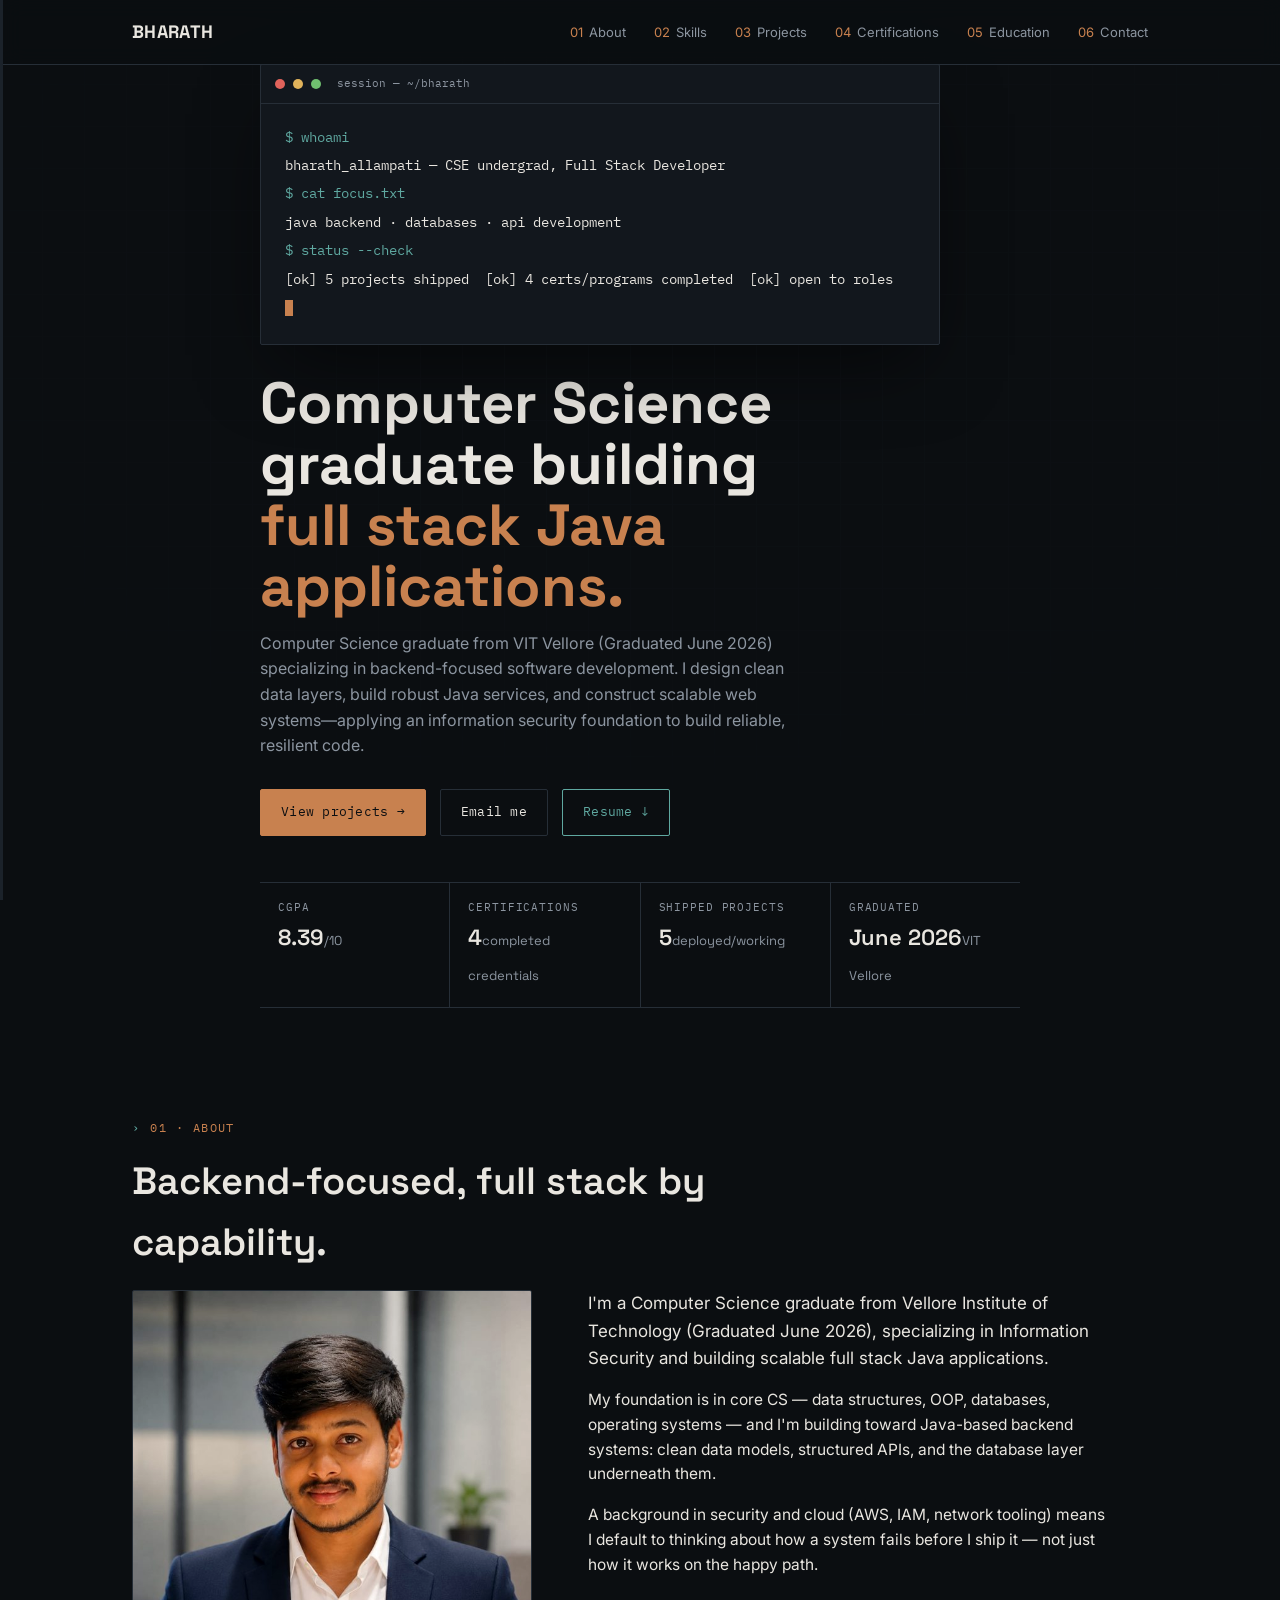
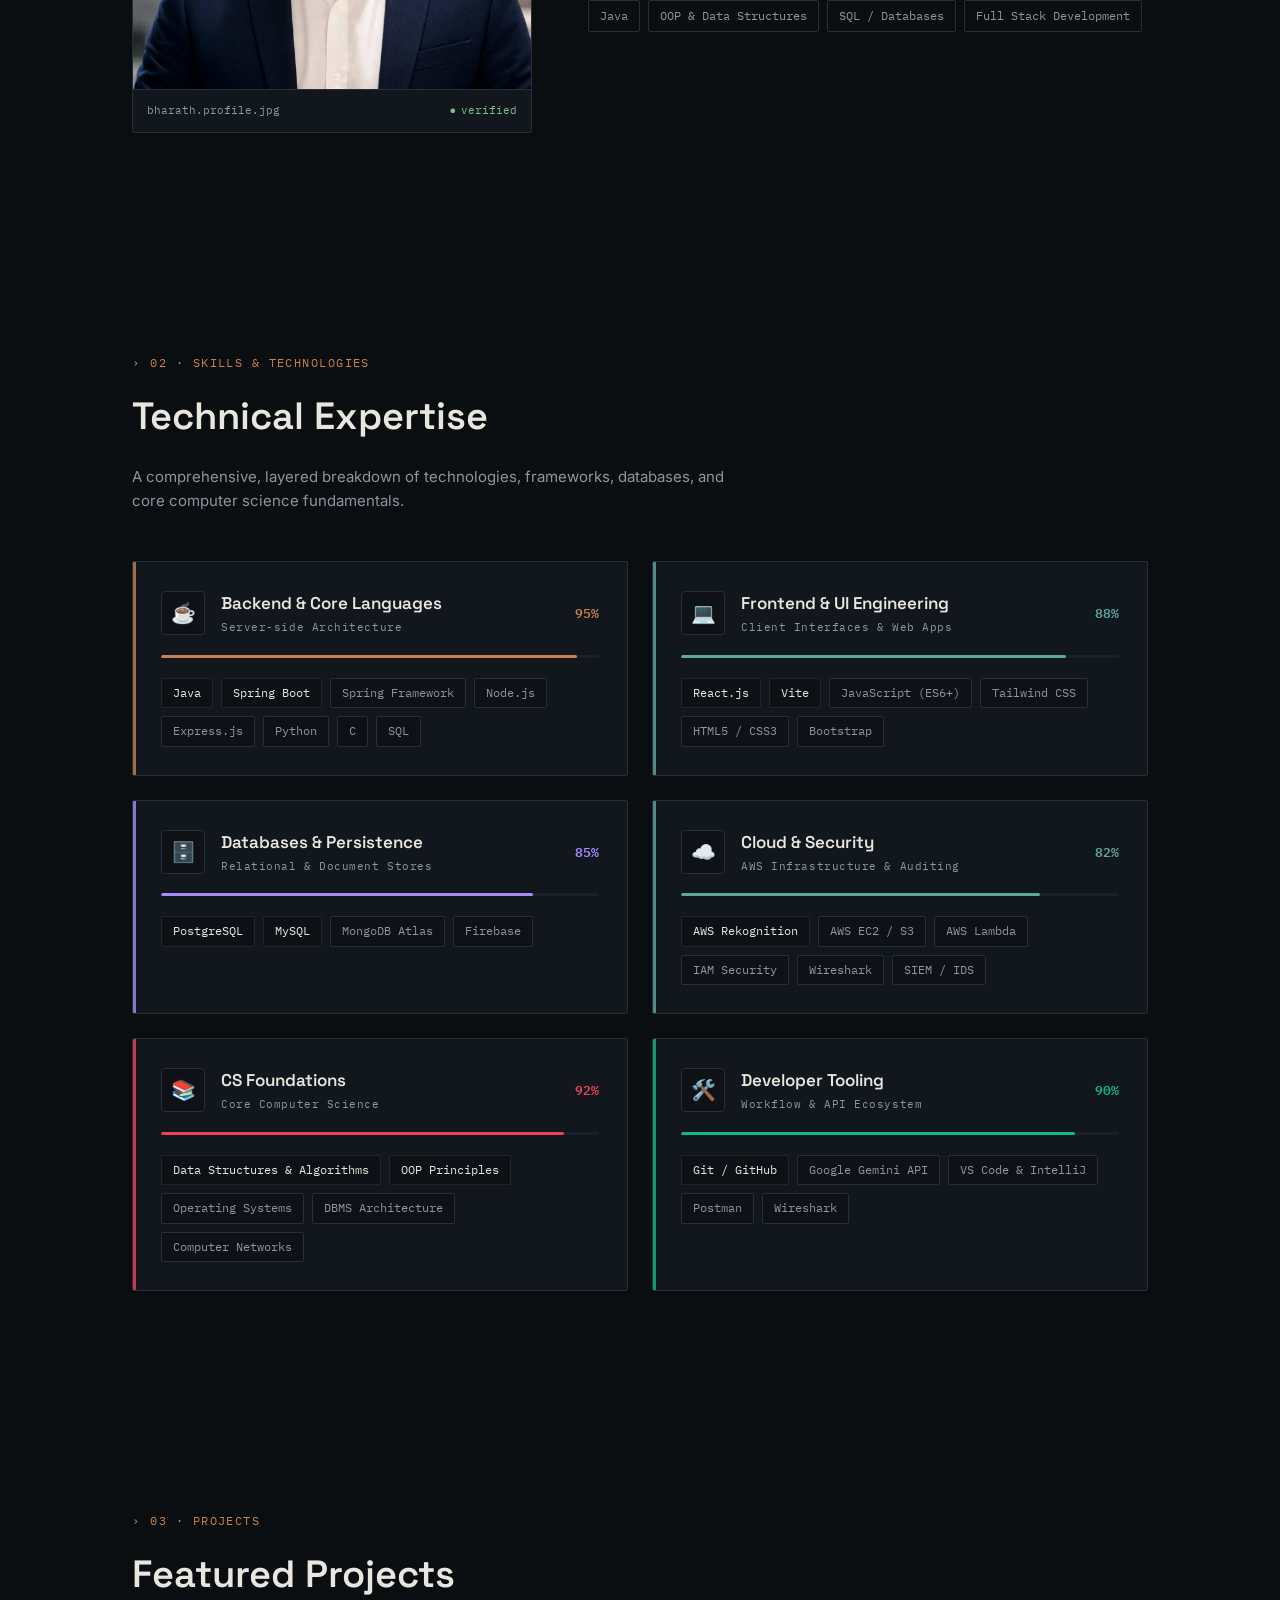
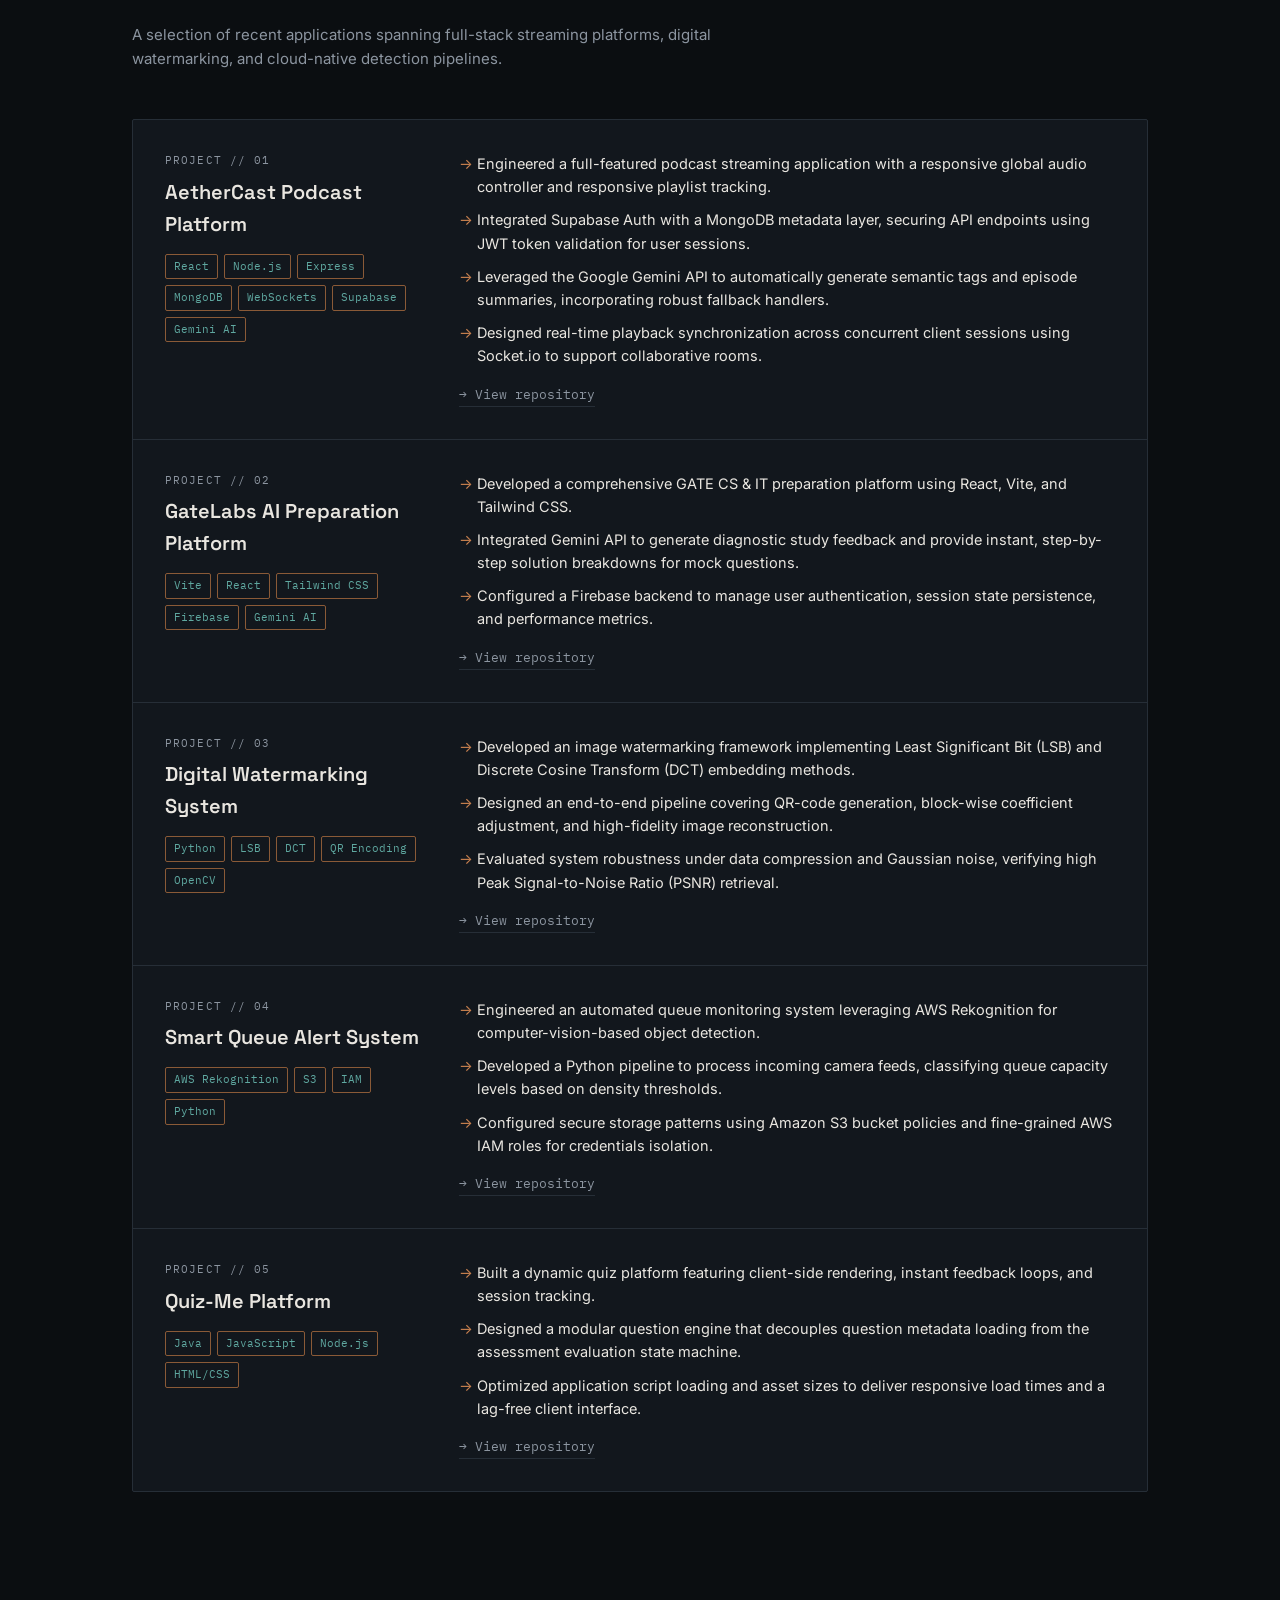
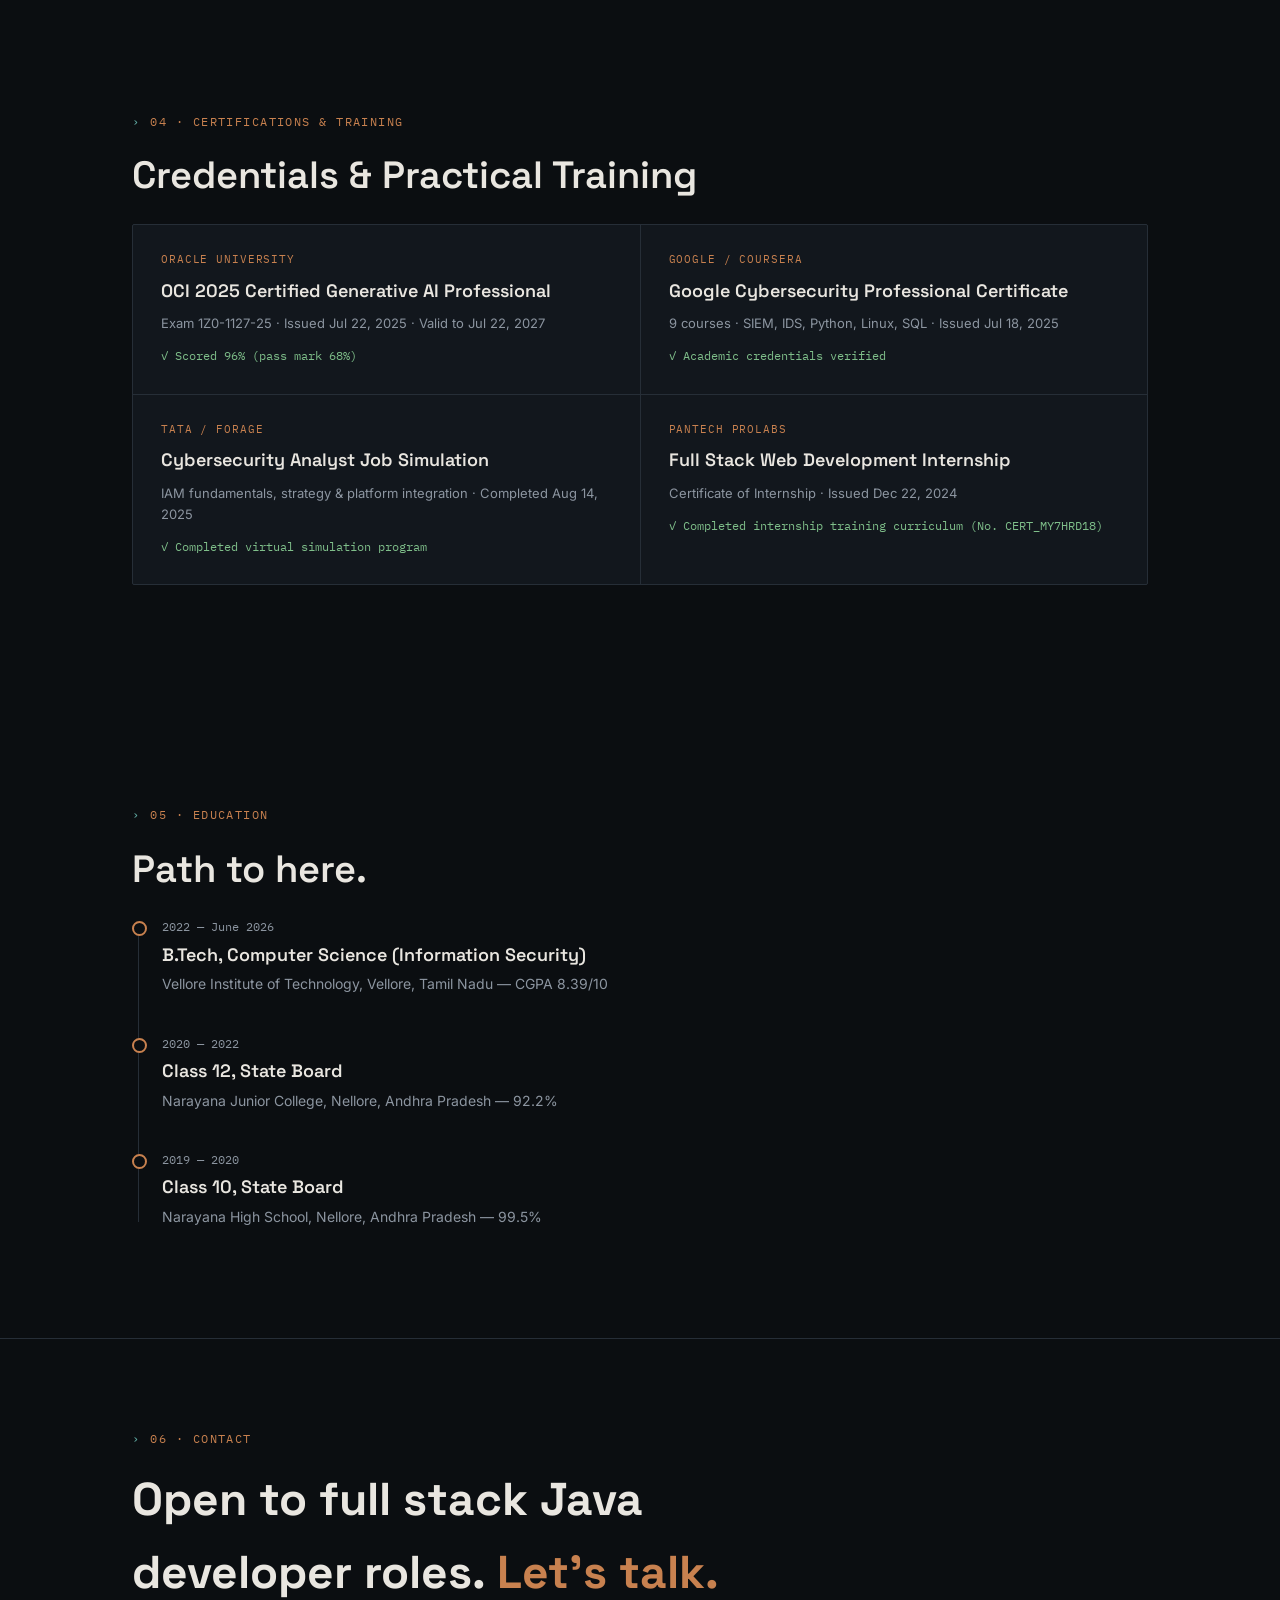
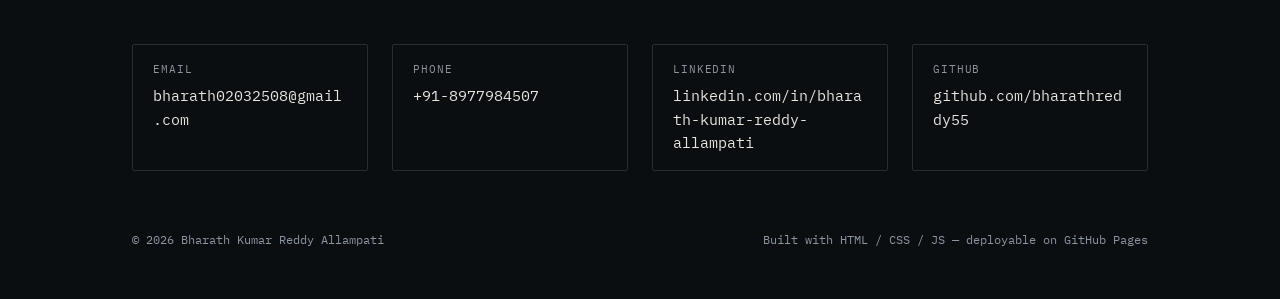
==== commit 3b2f1675: "Revert skills section to a classic, highly scannable grid with active progress animations" ====
--- a/index.html
+++ b/index.html
@@ -90,53 +90,132 @@
     <h2 class="sec-title">Technical Expertise</h2>
     <p class="sec-desc">A comprehensive, layered breakdown of technologies, frameworks, databases, and core computer science fundamentals.</p>
 
-    <!-- Interactive Physics Skills Graph -->
-    <div class="skills-physics-container reveal">
-      <!-- Left side: Physics Canvas -->
-      <div class="canvas-wrapper">
-        <div class="stack-instruction mono">Drag or hover nodes to inspect backend &amp; frontend links:</div>
-        <canvas id="skillsCanvas" width="640" height="420"></canvas>
-      </div>
+    <div class="skills-card-grid reveal">
       
-      <!-- Right side: Detail Panel -->
-      <div class="physics-details-container">
-        <div class="physics-details-panel" id="physicsDetailsPanel">
-          <!-- Dynamic details content injected by script.js -->
-        </div>
-      </div>
-    </div>
-
-    <!-- Supporting Foundations & Tools Grid -->
-    <div class="supporting-skills-grid reveal">
-      <!-- Card 1: CS Foundations -->
-      <div class="support-card">
-        <div class="sc-head">
-          <span class="sc-icon">📚</span>
-          <h3 class="sc-title">Computer Science Foundations</h3>
-        </div>
-        <div class="sc-chips">
-          <span>Data Structures &amp; Algorithms</span>
-          <span>OOP Principles</span>
-          <span>Operating Systems</span>
-          <span>DBMS Architecture</span>
-          <span>Computer Networks</span>
-        </div>
-      </div>
-      
-      <!-- Card 2: Developer Tooling & Workflow -->
-      <div class="support-card">
-        <div class="sc-head">
-          <span class="sc-icon">🛠️</span>
-          <h3 class="sc-title">Developer Tooling &amp; Workflow</h3>
-        </div>
-        <div class="sc-chips">
-          <span>Git / GitHub</span>
-          <span>Postman API Testing</span>
-          <span>VS Code &amp; IntelliJ</span>
-          <span>Google Gemini API</span>
-          <span>Wireshark</span>
-        </div>
-      </div>
+      <!-- Card 1: Backend & Core Languages -->
+      <div class="skill-module-card" style="--card-color: var(--copper);">
+        <div class="sm-head">
+          <div class="sm-icon">☕</div>
+          <div class="sm-meta">
+            <div class="sm-title">Backend &amp; Core Languages</div>
+            <div class="sm-sub">Server-side Architecture</div>
+          </div>
+          <div class="sm-pct">95%</div>
+        </div>
+        <div class="sm-bar"><div class="sm-fill" data-pct="95"></div></div>
+        <div class="sm-chips">
+          <span class="sm-chip main">Java</span>
+          <span class="sm-chip main">Spring Boot</span>
+          <span class="sm-chip">Spring Framework</span>
+          <span class="sm-chip">Node.js</span>
+          <span class="sm-chip">Express.js</span>
+          <span class="sm-chip">Python</span>
+          <span class="sm-chip">C</span>
+          <span class="sm-chip">SQL</span>
+        </div>
+      </div>
+
+      <!-- Card 2: Frontend & UI Engineering -->
+      <div class="skill-module-card" style="--card-color: var(--teal);">
+        <div class="sm-head">
+          <div class="sm-icon">💻</div>
+          <div class="sm-meta">
+            <div class="sm-title">Frontend &amp; UI Engineering</div>
+            <div class="sm-sub">Client Interfaces &amp; Web Apps</div>
+          </div>
+          <div class="sm-pct">88%</div>
+        </div>
+        <div class="sm-bar"><div class="sm-fill" data-pct="88"></div></div>
+        <div class="sm-chips">
+          <span class="sm-chip main">React.js</span>
+          <span class="sm-chip main">Vite</span>
+          <span class="sm-chip">JavaScript (ES6+)</span>
+          <span class="sm-chip">Tailwind CSS</span>
+          <span class="sm-chip">HTML5 / CSS3</span>
+          <span class="sm-chip">Bootstrap</span>
+        </div>
+      </div>
+
+      <!-- Card 3: Databases & Persistence -->
+      <div class="skill-module-card" style="--card-color: #a78bfa;">
+        <div class="sm-head">
+          <div class="sm-icon">🗄️</div>
+          <div class="sm-meta">
+            <div class="sm-title">Databases &amp; Persistence</div>
+            <div class="sm-sub">Relational &amp; Document Stores</div>
+          </div>
+          <div class="sm-pct">85%</div>
+        </div>
+        <div class="sm-bar"><div class="sm-fill" data-pct="85"></div></div>
+        <div class="sm-chips">
+          <span class="sm-chip main">PostgreSQL</span>
+          <span class="sm-chip main">MySQL</span>
+          <span class="sm-chip">MongoDB Atlas</span>
+          <span class="sm-chip">Firebase</span>
+        </div>
+      </div>
+
+      <!-- Card 4: Cloud & Security -->
+      <div class="skill-module-card" style="--card-color: #5fa8a0;">
+        <div class="sm-head">
+          <div class="sm-icon">☁️</div>
+          <div class="sm-meta">
+            <div class="sm-title">Cloud &amp; Security</div>
+            <div class="sm-sub">AWS Infrastructure &amp; Auditing</div>
+          </div>
+          <div class="sm-pct">82%</div>
+        </div>
+        <div class="sm-bar"><div class="sm-fill" data-pct="82"></div></div>
+        <div class="sm-chips">
+          <span class="sm-chip main">AWS Rekognition</span>
+          <span class="sm-chip">AWS EC2 / S3</span>
+          <span class="sm-chip">AWS Lambda</span>
+          <span class="sm-chip">IAM Security</span>
+          <span class="sm-chip">Wireshark</span>
+          <span class="sm-chip">SIEM / IDS</span>
+        </div>
+      </div>
+
+      <!-- Card 5: CS Foundations -->
+      <div class="skill-module-card" style="--card-color: #f43f5e;">
+        <div class="sm-head">
+          <div class="sm-icon">📚</div>
+          <div class="sm-meta">
+            <div class="sm-title">CS Foundations</div>
+            <div class="sm-sub">Core Computer Science</div>
+          </div>
+          <div class="sm-pct">92%</div>
+        </div>
+        <div class="sm-bar"><div class="sm-fill" data-pct="92"></div></div>
+        <div class="sm-chips">
+          <span class="sm-chip main">Data Structures &amp; Algorithms</span>
+          <span class="sm-chip main">OOP Principles</span>
+          <span class="sm-chip">Operating Systems</span>
+          <span class="sm-chip">DBMS Architecture</span>
+          <span class="sm-chip">Computer Networks</span>
+        </div>
+      </div>
+
+      <!-- Card 6: Developer Tooling -->
+      <div class="skill-module-card" style="--card-color: #10b981;">
+        <div class="sm-head">
+          <div class="sm-icon">🛠️</div>
+          <div class="sm-meta">
+            <div class="sm-title">Developer Tooling</div>
+            <div class="sm-sub">Workflow &amp; API Ecosystem</div>
+          </div>
+          <div class="sm-pct">90%</div>
+        </div>
+        <div class="sm-bar"><div class="sm-fill" data-pct="90"></div></div>
+        <div class="sm-chips">
+          <span class="sm-chip main">Git / GitHub</span>
+          <span class="sm-chip">Google Gemini API</span>
+          <span class="sm-chip">VS Code &amp; IntelliJ</span>
+          <span class="sm-chip">Postman</span>
+          <span class="sm-chip">Wireshark</span>
+        </div>
+      </div>
+
     </div>
   </div>
 </section>
--- a/styles.css
+++ b/styles.css
@@ -266,190 +266,122 @@
   .contact-item .v a:hover{color:var(--copper);}
   .foot-bottom{margin-top:60px; display:flex; justify-content:space-between; font-family:'IBM Plex Mono',monospace; font-size:11.5px; color:var(--muted); flex-wrap:wrap; gap:10px;}
 
-  /* ---------- modern interactive physics canvas stack ---------- */
-  .skills-physics-container {
+  /* ---------- classic premium skill modules ---------- */
+  .skills-card-grid {
     display: grid;
-    grid-template-columns: 1.3fr 1fr;
-    gap: 32px;
+    grid-template-columns: repeat(2, 1fr);
+    gap: 24px;
+    margin-top: 30px;
+  }
+  @media(max-width: 780px) {
+    .skills-card-grid { grid-template-columns: 1fr; gap: 20px; }
+  }
+  .skill-module-card {
     background: var(--surface);
     border: 1px solid var(--line);
-    padding: 32px;
     border-radius: var(--radius);
-    margin-top: 30px;
-    margin-bottom: 30px;
-  }
-
-  @media (max-width: 860px) {
-    .skills-physics-container {
-      grid-template-columns: 1fr;
-      padding: 20px;
-      gap: 24px;
-    }
-  }
-
-  .canvas-wrapper {
+    padding: 28px;
+    transition: all 0.3s cubic-bezier(0.165, 0.84, 0.44, 1);
+    position: relative;
+    overflow: hidden;
+  }
+  .skill-module-card::before {
+    content: '';
+    position: absolute;
+    top: 0; left: 0; width: 3px; height: 100%;
+    background: var(--card-color, var(--teal));
+    opacity: 0.8;
+  }
+  .skill-module-card:hover {
+    background: var(--surface-2);
+    border-color: var(--card-color);
+    transform: translateY(-4px);
+    box-shadow: 0 16px 40px rgba(0, 0, 0, 0.45);
+  }
+  .sm-head {
     display: flex;
-    flex-direction: column;
-    position: relative;
-    width: 100%;
-  }
-
-  .canvas-wrapper .stack-instruction {
+    align-items: center;
+    gap: 16px;
+    margin-bottom: 18px;
+  }
+  .sm-icon {
+    width: 44px;
+    height: 44px;
+    border-radius: 4px;
+    background: rgba(0,0,0,0.25);
+    border: 1px solid var(--line);
+    display: flex;
+    align-items: center;
+    justify-content: center;
+    font-size: 20px;
+    flex-shrink: 0;
+    transition: border-color 0.3s;
+  }
+  .skill-module-card:hover .sm-icon {
+    border-color: var(--card-color);
+  }
+  .sm-meta { flex-grow: 1; }
+  .sm-title {
+    font-family: 'Space Grotesk', sans-serif;
+    font-size: 17px;
+    font-weight: 600;
+    color: var(--text);
+  }
+  .sm-sub {
     font-family: 'IBM Plex Mono', monospace;
     font-size: 11px;
     color: var(--muted);
-    text-transform: uppercase;
-    letter-spacing: .08em;
-    margin-bottom: 12px;
-  }
-
-  .canvas-wrapper canvas {
+    letter-spacing: 0.05em;
+    margin-top: 2px;
+  }
+  .sm-pct {
+    font-family: 'IBM Plex Mono', monospace;
+    font-size: 13px;
+    color: var(--card-color);
+    font-weight: 600;
+  }
+  .sm-bar {
     width: 100%;
-    height: 420px;
-    background: #0B0E11; /* ink color */
-    border: 1px solid var(--line);
-    border-radius: var(--radius);
-    cursor: grab;
-  }
-
-  .canvas-wrapper canvas:active {
-    cursor: grabbing;
-  }
-
-  .physics-details-container {
+    height: 3px;
+    background: rgba(255, 255, 255, 0.04);
+    border-radius: 2px;
+    overflow: hidden;
+    margin-bottom: 20px;
+  }
+  .sm-fill {
+    height: 100%;
+    background: var(--card-color);
+    border-radius: 2px;
+    width: 0%;
+    transition: width 1.2s cubic-bezier(0.19, 1, 0.22, 1);
+  }
+  .sm-chips {
     display: flex;
-    flex-direction: column;
-    justify-content: center;
-  }
-
-  .physics-details-panel {
-    min-height: 280px;
-    animation: fadeIn 0.3s ease;
-  }
-
-  .physics-details-panel h3 {
-    font-family: 'Space Grotesk', sans-serif;
-    font-size: 20px;
-    font-weight: 600;
-    margin-bottom: 8px;
-    display: flex;
-    align-items: center;
-    gap: 10px;
-  }
-
-  .physics-details-panel .layer-badge {
-    font-family: 'IBM Plex Mono', monospace;
-    font-size: 10px;
-    padding: 2px 7px;
-    border-radius: 2px;
-    background: var(--surface-2);
-    border: 1px solid var(--line);
-  }
-
-  .physics-details-panel p.desc {
-    color: var(--muted);
-    font-size: 14px;
-    line-height: 1.55;
-    margin-bottom: 20px;
-  }
-
-  .physics-details-panel .details-section {
-    margin-bottom: 18px;
-  }
-
-  .physics-details-panel .section-title {
-    font-family: 'IBM Plex Mono', monospace;
-    font-size: 10px;
-    color: var(--copper);
-    text-transform: uppercase;
-    letter-spacing: .08em;
-    margin-bottom: 6px;
-  }
-
-  .physics-details-panel .chips-list {
-    display: flex;
-    gap: 7px;
     flex-wrap: wrap;
-  }
-
-  .physics-details-panel .chip-item {
-    font-family: 'IBM Plex Mono', monospace;
-    font-size: 12px;
-    padding: 4px 9px;
-    border: 1px solid var(--line);
-    background: var(--surface-2);
-    border-radius: var(--radius);
-    color: var(--text);
-  }
-
-  .physics-details-panel .flow-card {
-    padding: 12px 14px;
-    background: var(--surface-2);
-    border-left: 3px solid var(--layer-color);
-    border-radius: var(--radius);
-    font-size: 13px;
-    color: var(--text);
-    line-height: 1.45;
-  }
-
-  .supporting-skills-grid {
-    display: grid;
-    grid-template-columns: 1fr 1fr;
-    gap: 20px;
-    margin-top: 20px;
-  }
-
-  @media (max-width: 640px) {
-    .supporting-skills-grid {
-      grid-template-columns: 1fr;
-    }
-  }
-
-  .support-card {
-    background: var(--surface);
-    border: 1px solid var(--line);
-    padding: 20px;
-    border-radius: var(--radius);
-    transition: border-color 0.2s;
-  }
-
-  .support-card:hover {
-    border-color: var(--copper-dim);
-  }
-
-  .support-card .sc-head {
-    display: flex;
-    align-items: center;
-    gap: 10px;
-    margin-bottom: 14px;
-  }
-
-  .support-card .sc-icon {
-    font-size: 16px;
-  }
-
-  .support-card .sc-title {
-    font-family: 'Space Grotesk', sans-serif;
-    font-size: 15px;
-    font-weight: 600;
-  }
-
-  .support-card .sc-chips {
-    display: flex;
-    gap: 6px;
-    flex-wrap: wrap;
-  }
-
-  .support-card .sc-chips span {
+    gap: 8px;
+  }
+  .sm-chip {
     font-family: 'IBM Plex Mono', monospace;
     font-size: 11.5px;
-    padding: 3px 8px;
-    background: var(--surface-2);
+    padding: 5px 11px;
+    border-radius: 2px;
+    background: rgba(0, 0, 0, 0.25);
+    color: var(--muted);
     border: 1px solid var(--line);
-    color: var(--muted);
-    border-radius: var(--radius);
-  }
-
+    transition: all 0.2s ease;
+  }
+  .sm-chip.main {
+    color: var(--text);
+    border-color: rgba(255, 255, 255, 0.08);
+  }
+  .skill-module-card:hover .sm-chip {
+    border-color: var(--line);
+    color: var(--text);
+  }
+  .skill-module-card:hover .sm-chip.main {
+    border-color: var(--card-color);
+    background: rgba(255, 255, 255, 0.03);
+  }
   @keyframes fadeIn {
     from { opacity: 0; transform: translateY(4px); }
     to { opacity: 1; transform: translateY(0); }
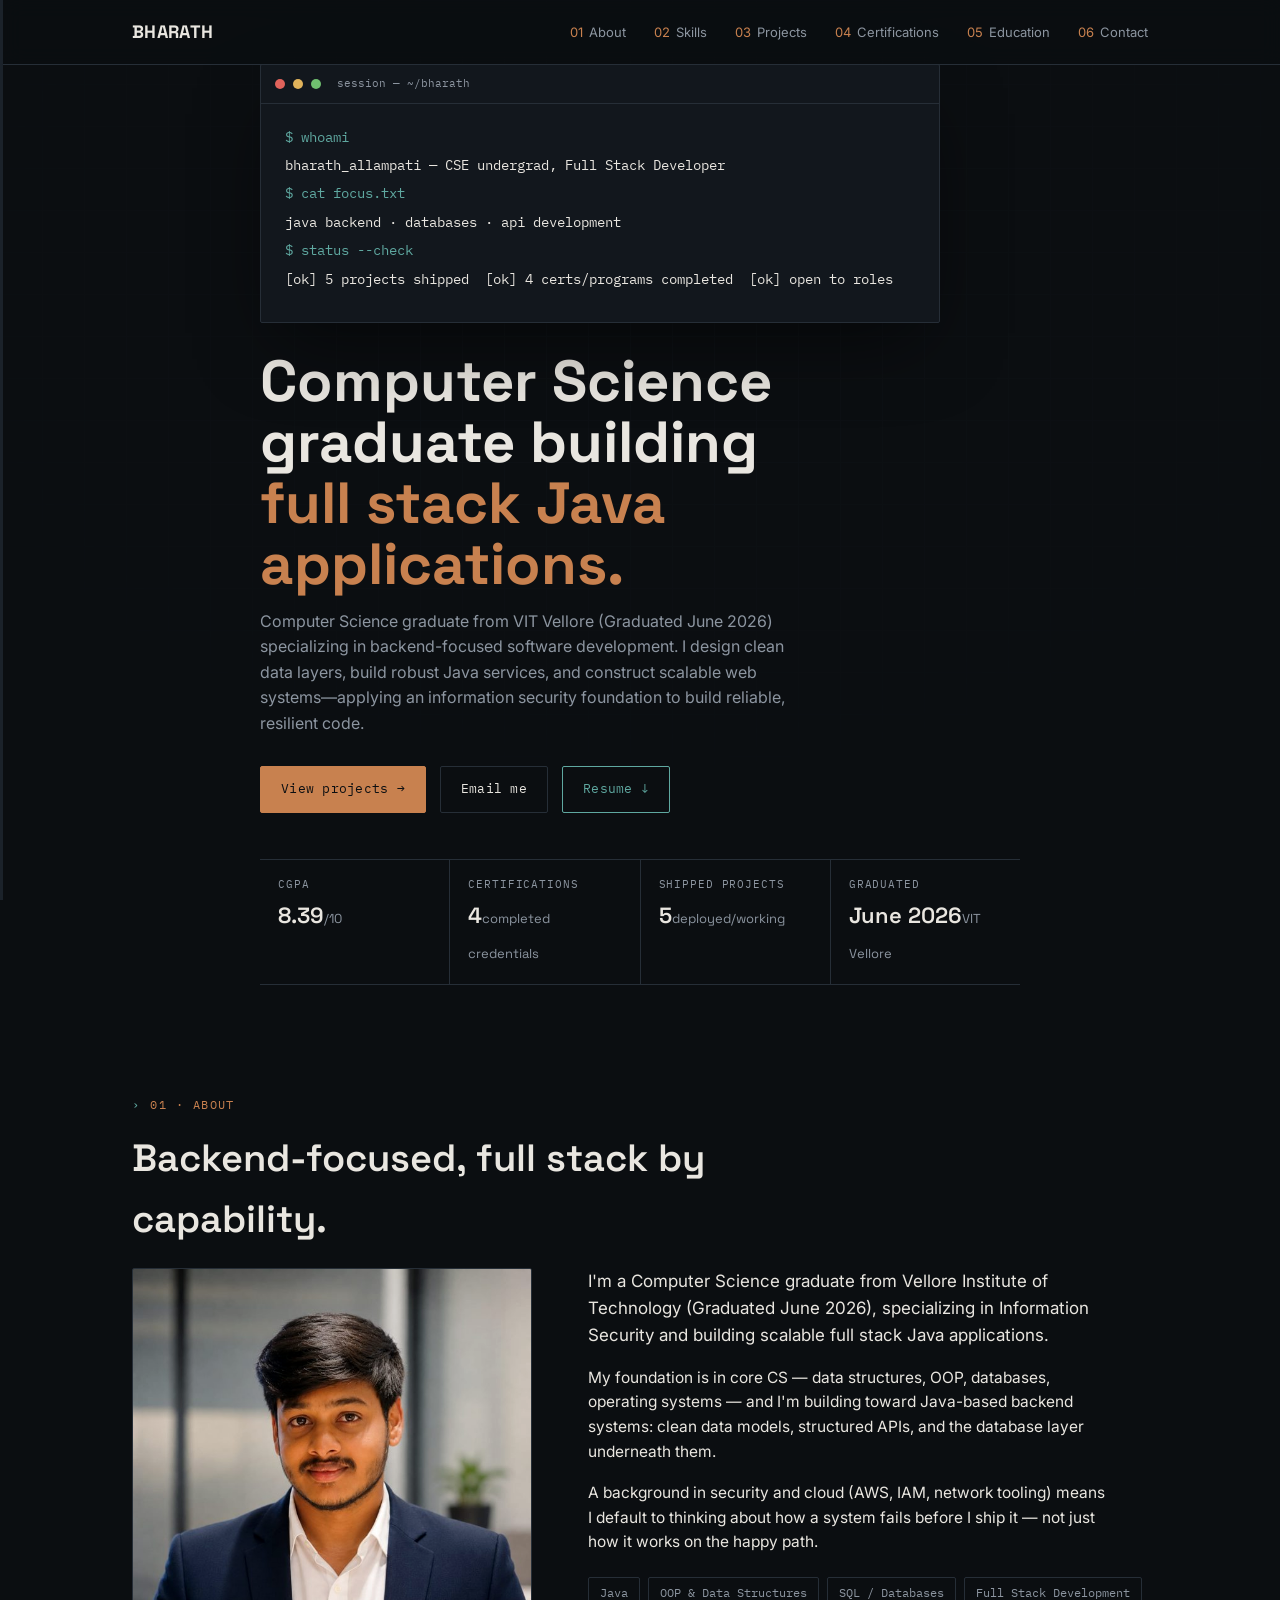
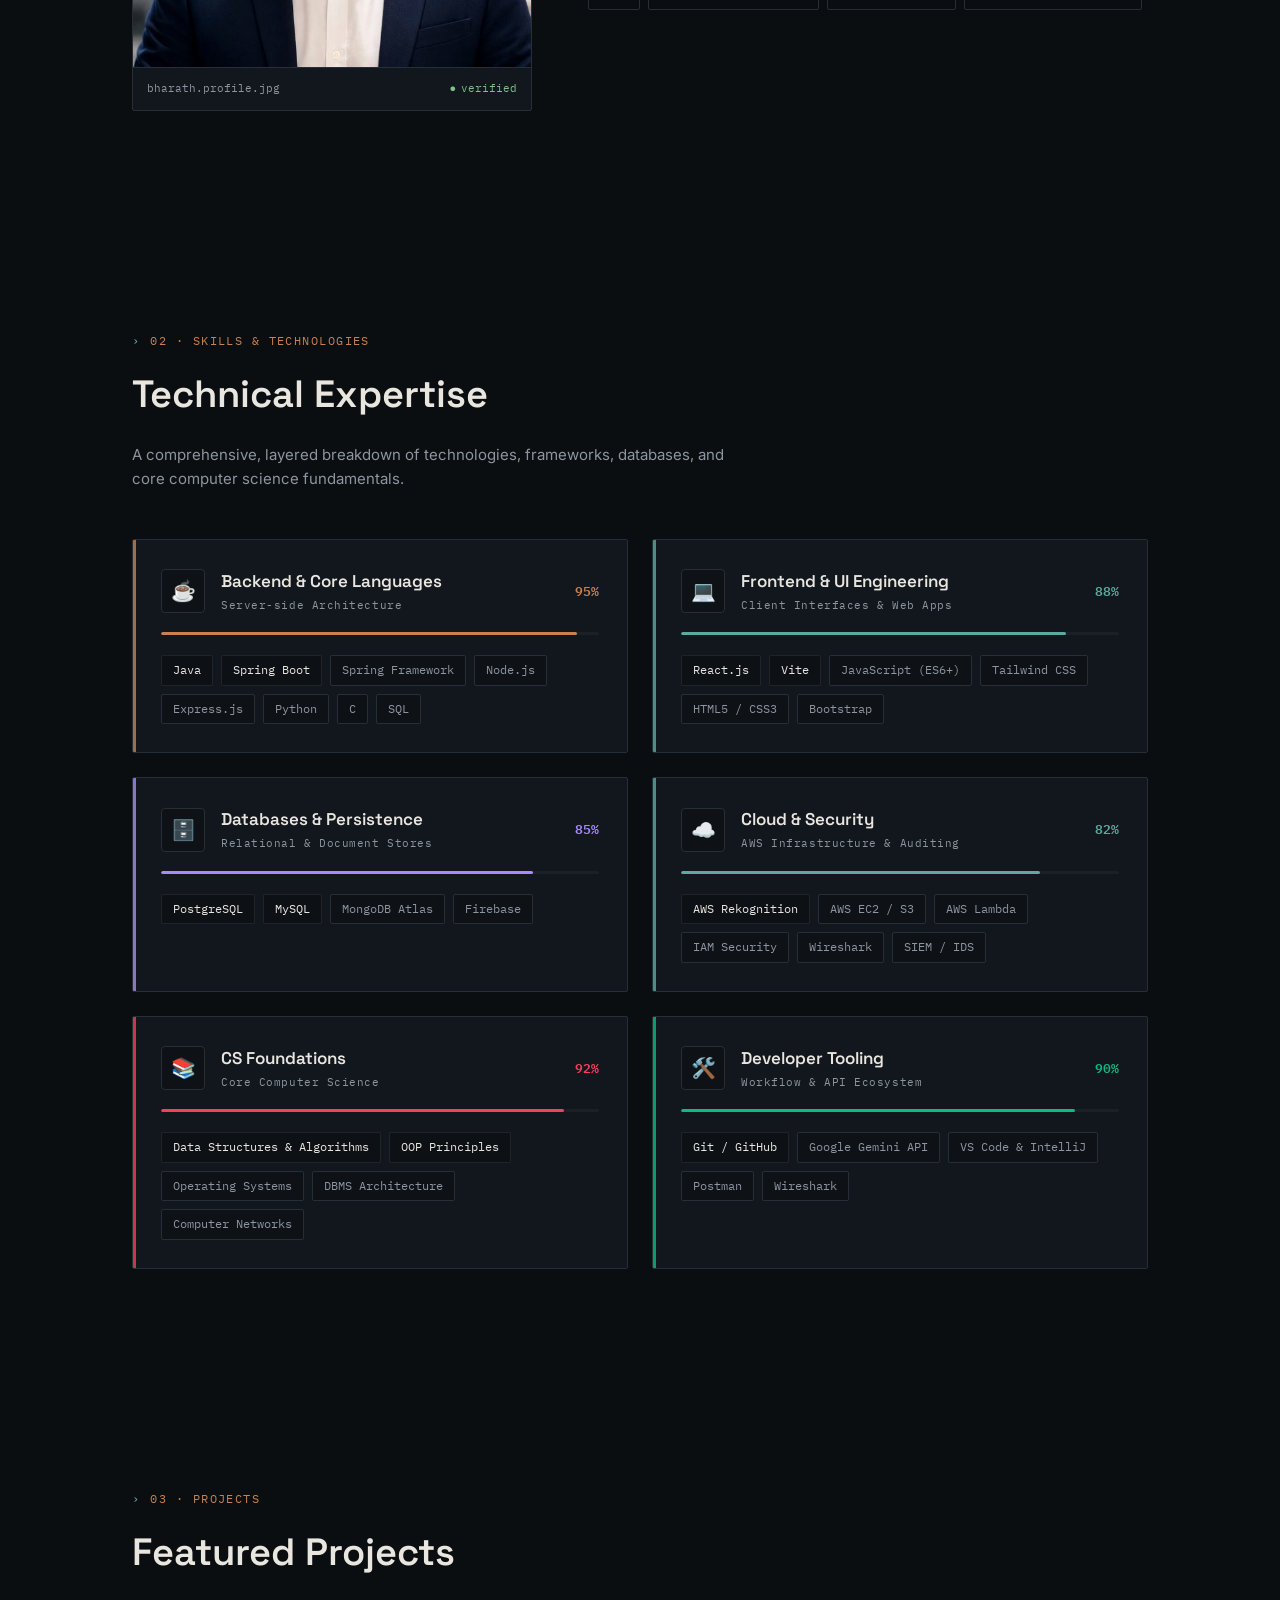
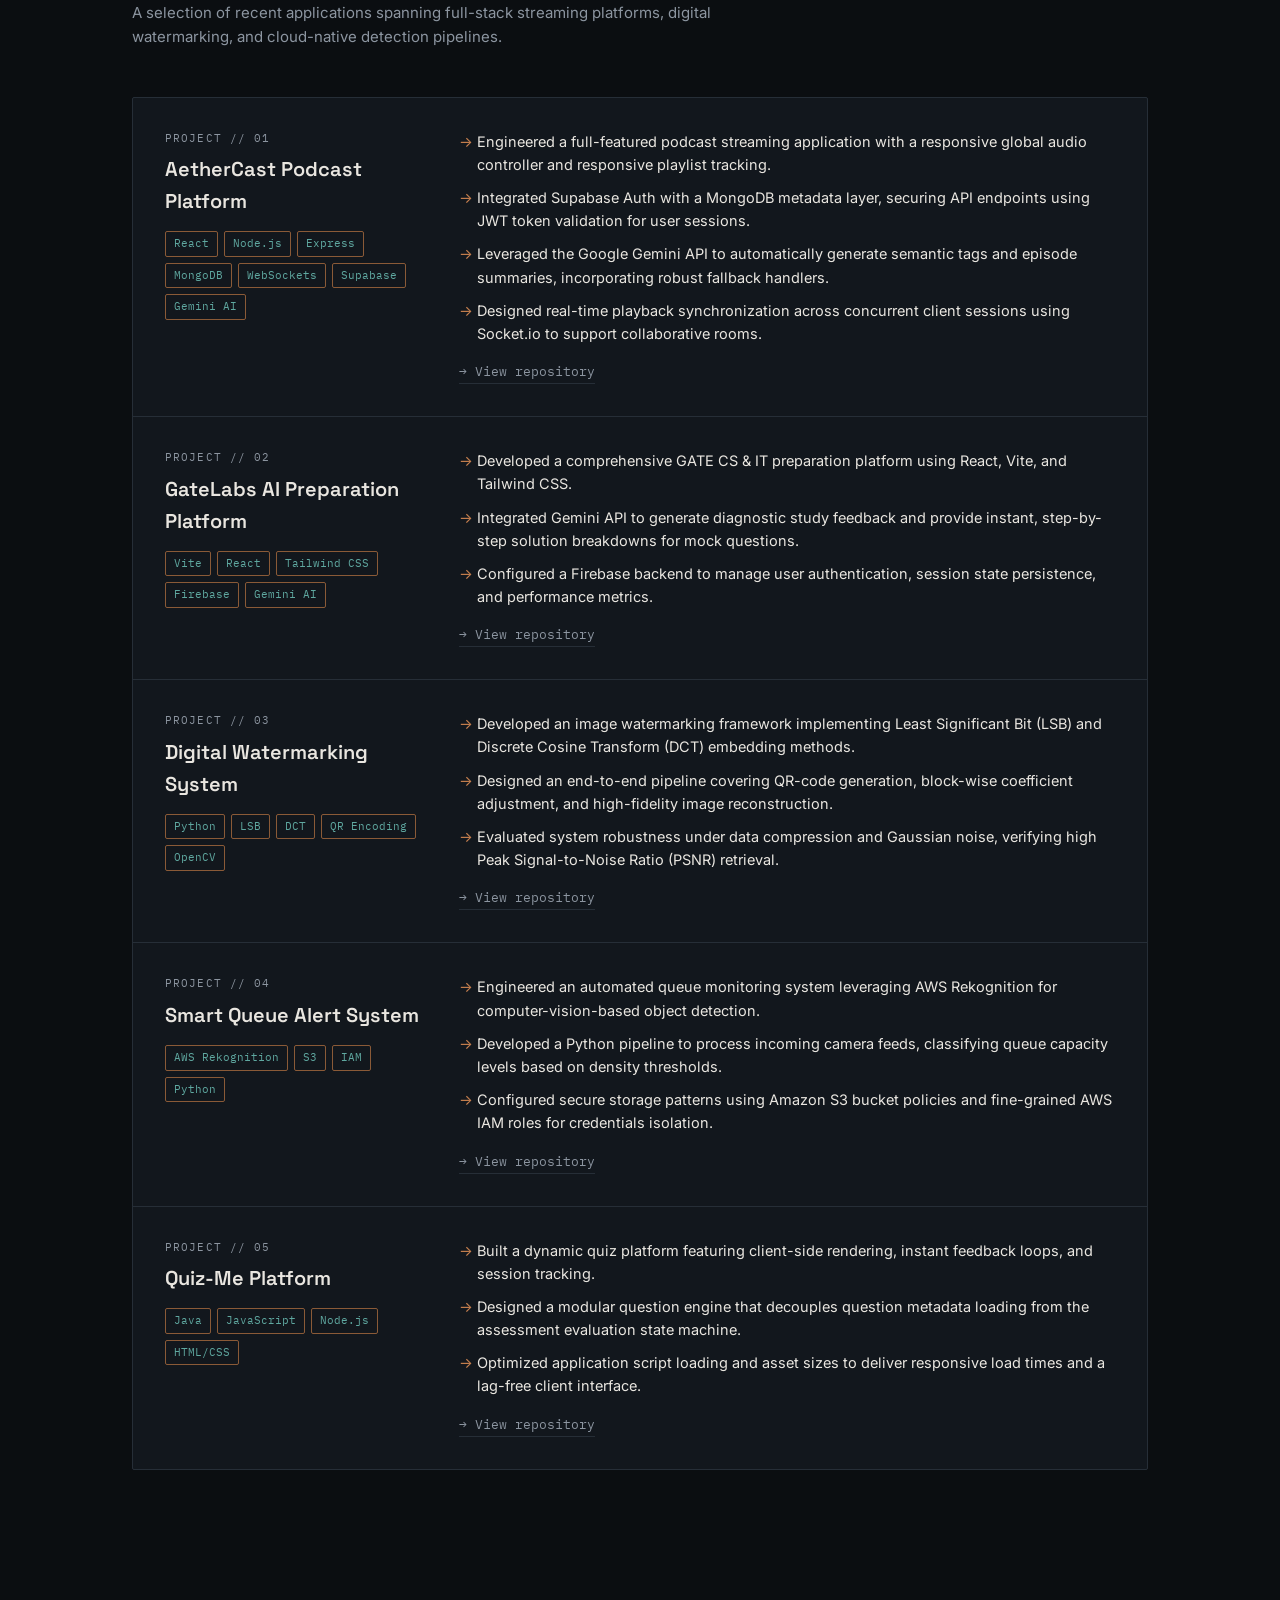
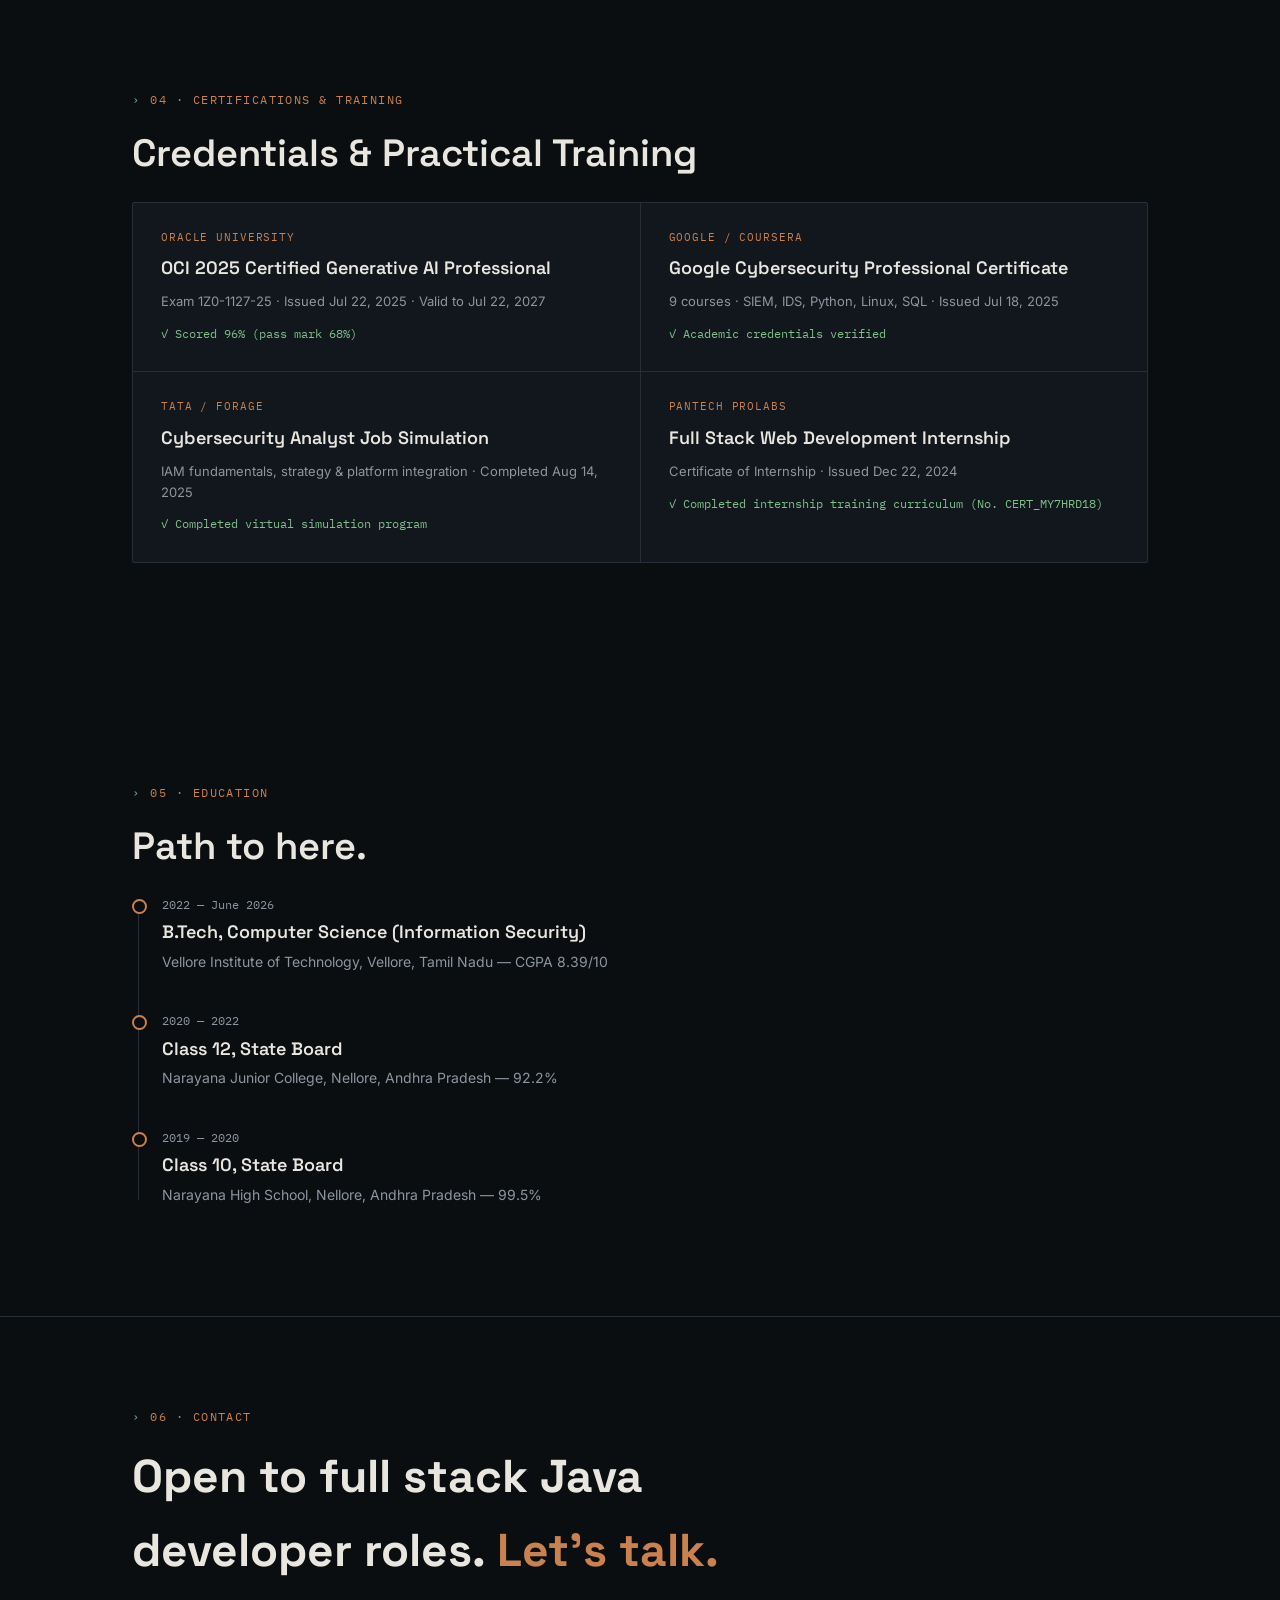
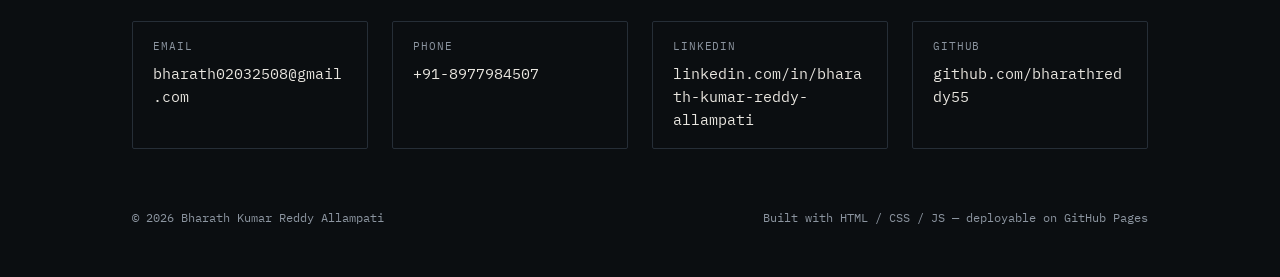
==== commit fe0526b5: "Add interactive paper airplane cursor trailing effect" ====
--- a/index.html
+++ b/index.html
@@ -395,6 +395,7 @@
   </div>
 </footer>
 
+<canvas id="pointer-trail-canvas"></canvas>
 <script src="script.js"></script>
 </body>
 </html>
--- a/styles.css
+++ b/styles.css
@@ -387,3 +387,19 @@
     to { opacity: 1; transform: translateY(0); }
   }
 
+  /* ---------- pointer trail canvas ---------- */
+  #pointer-trail-canvas {
+    position: fixed;
+    top: 0;
+    left: 0;
+    width: 100vw;
+    height: 100vh;
+    pointer-events: none;
+    z-index: 9999;
+  }
+  @media (pointer: coarse) {
+    #pointer-trail-canvas {
+      display: none;
+    }
+  }
+
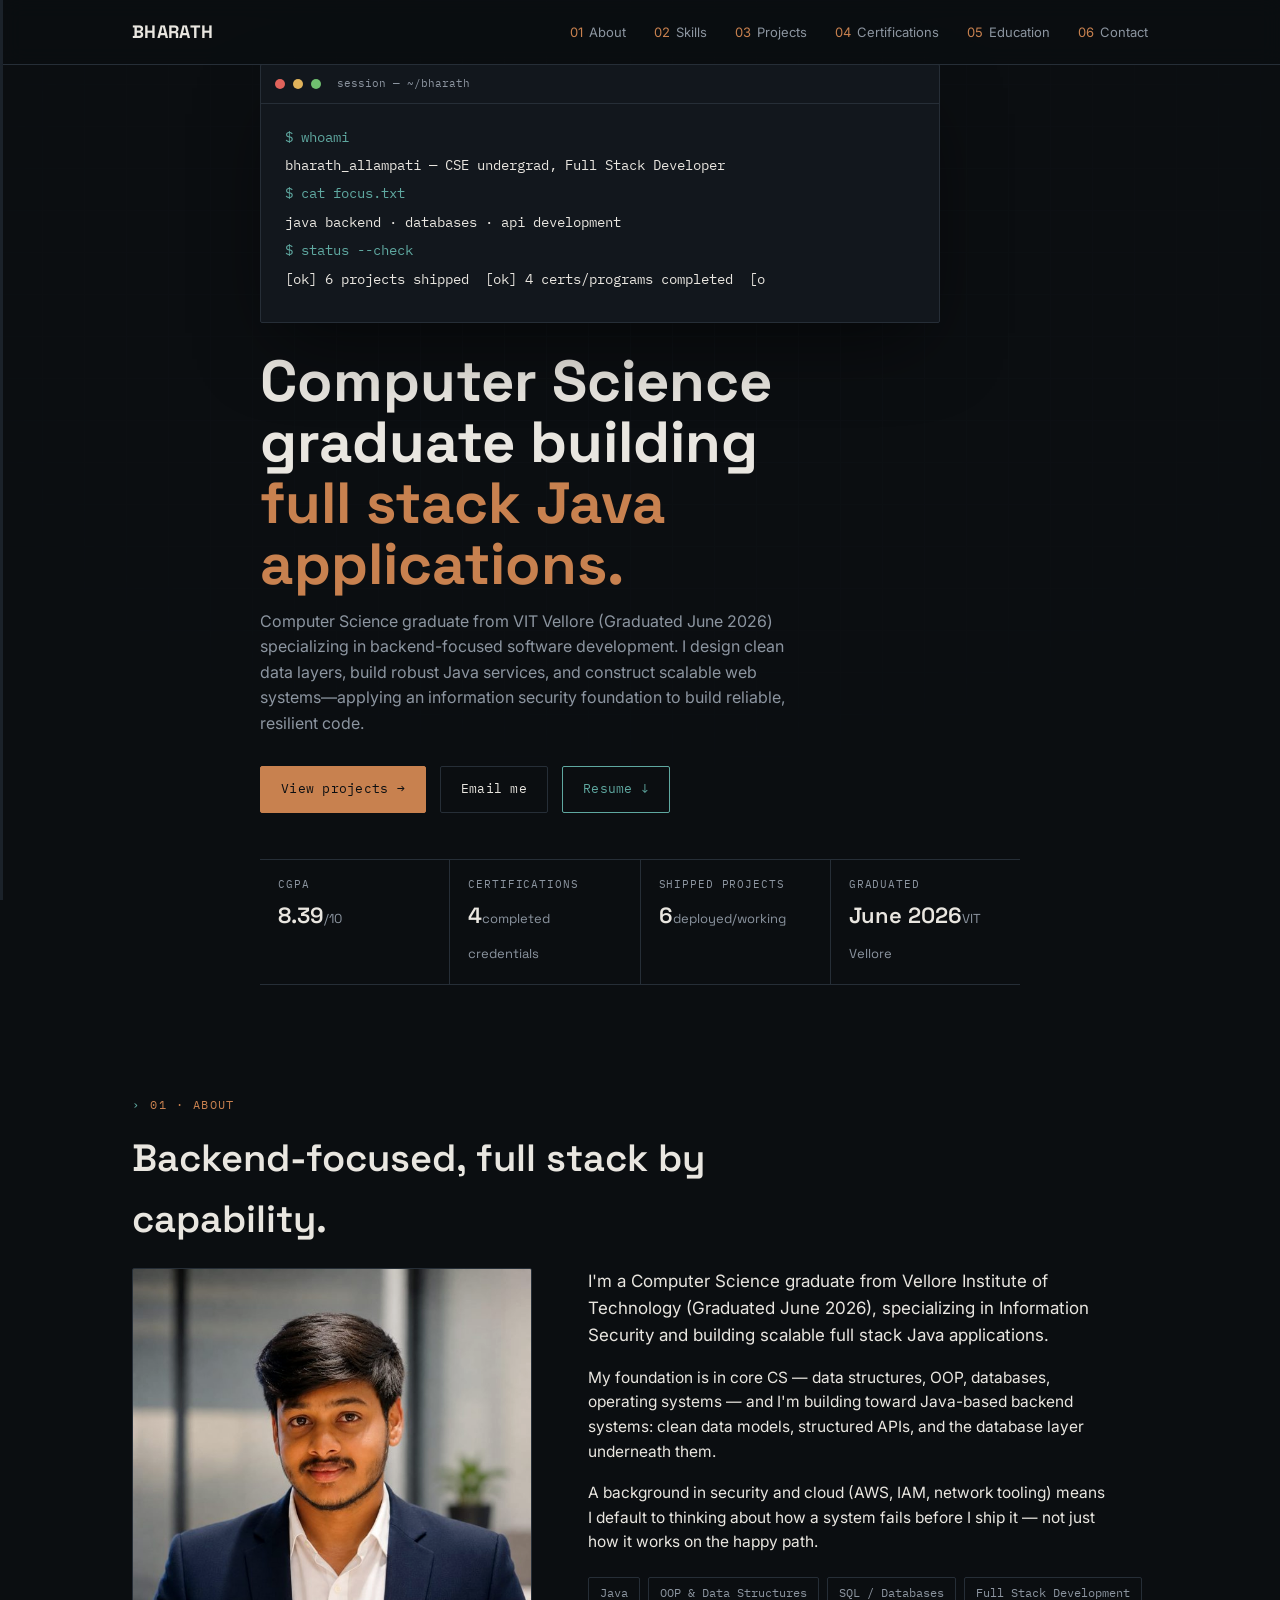
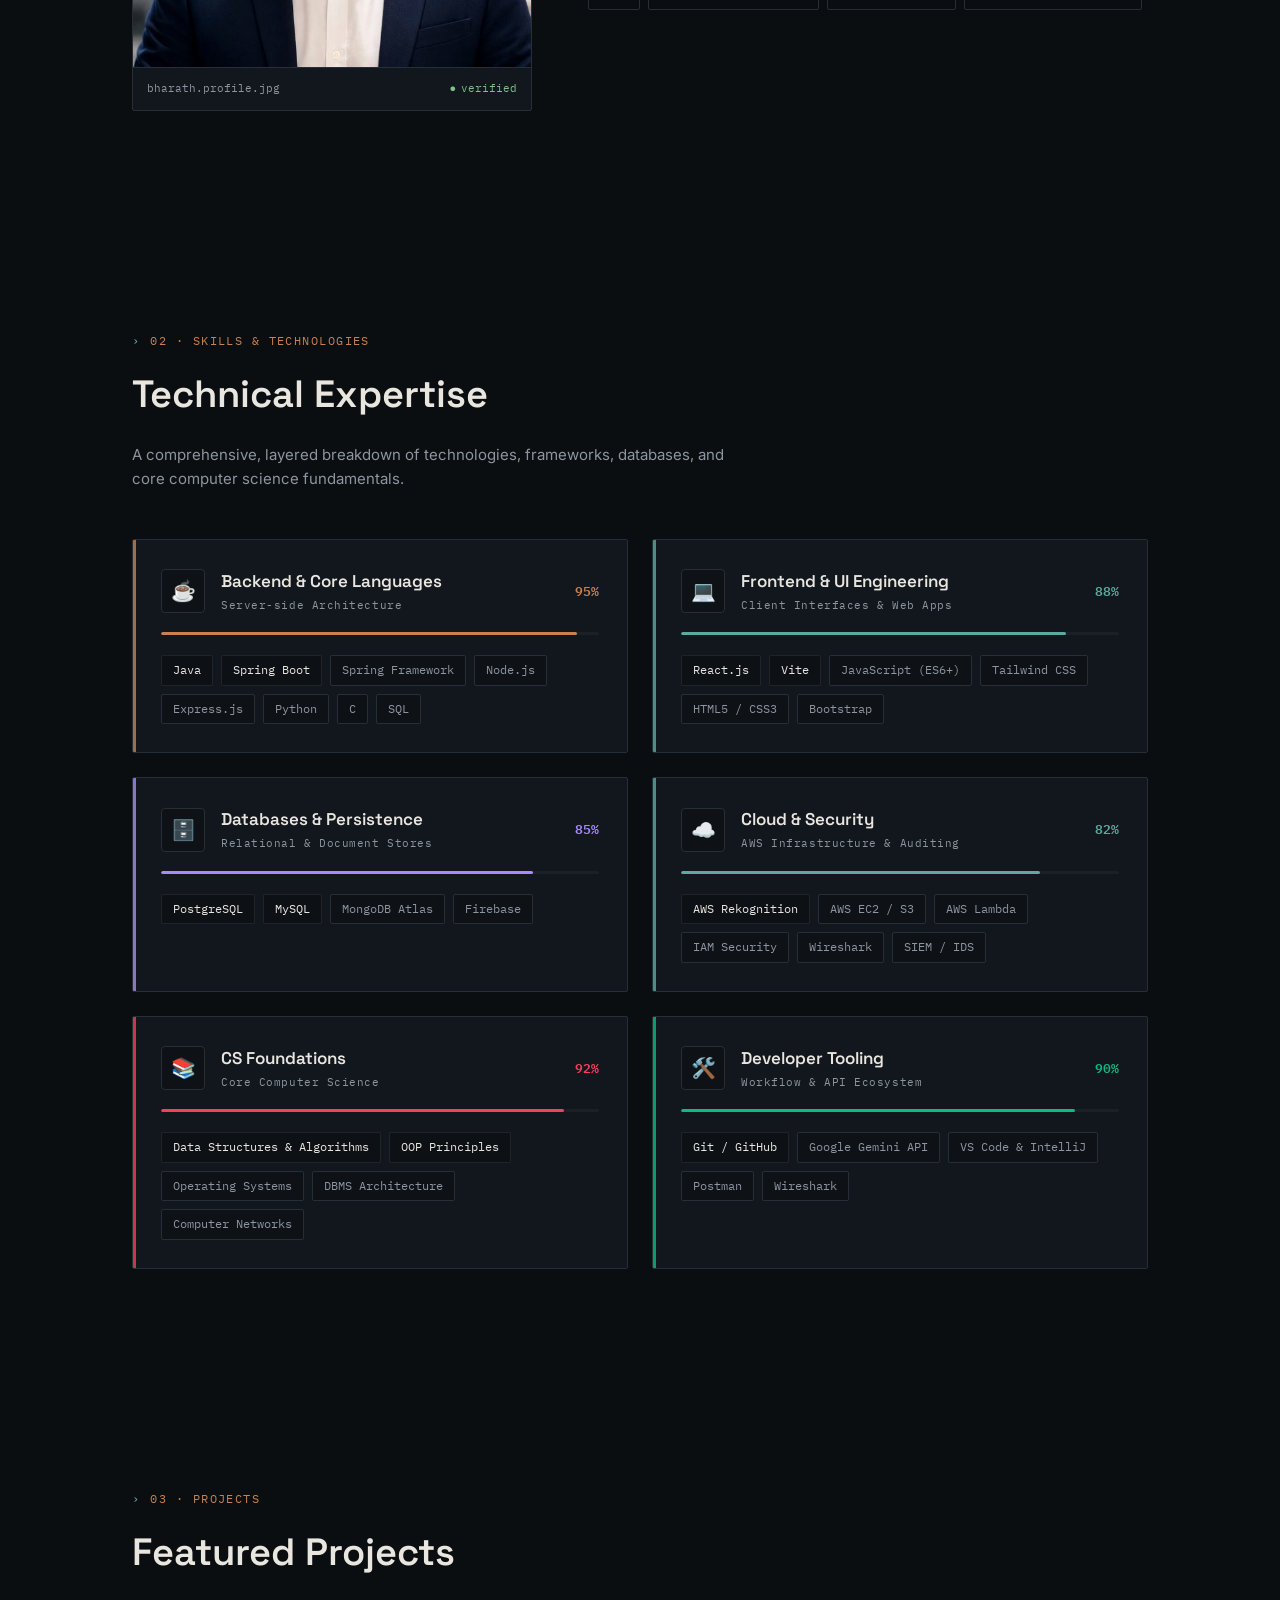
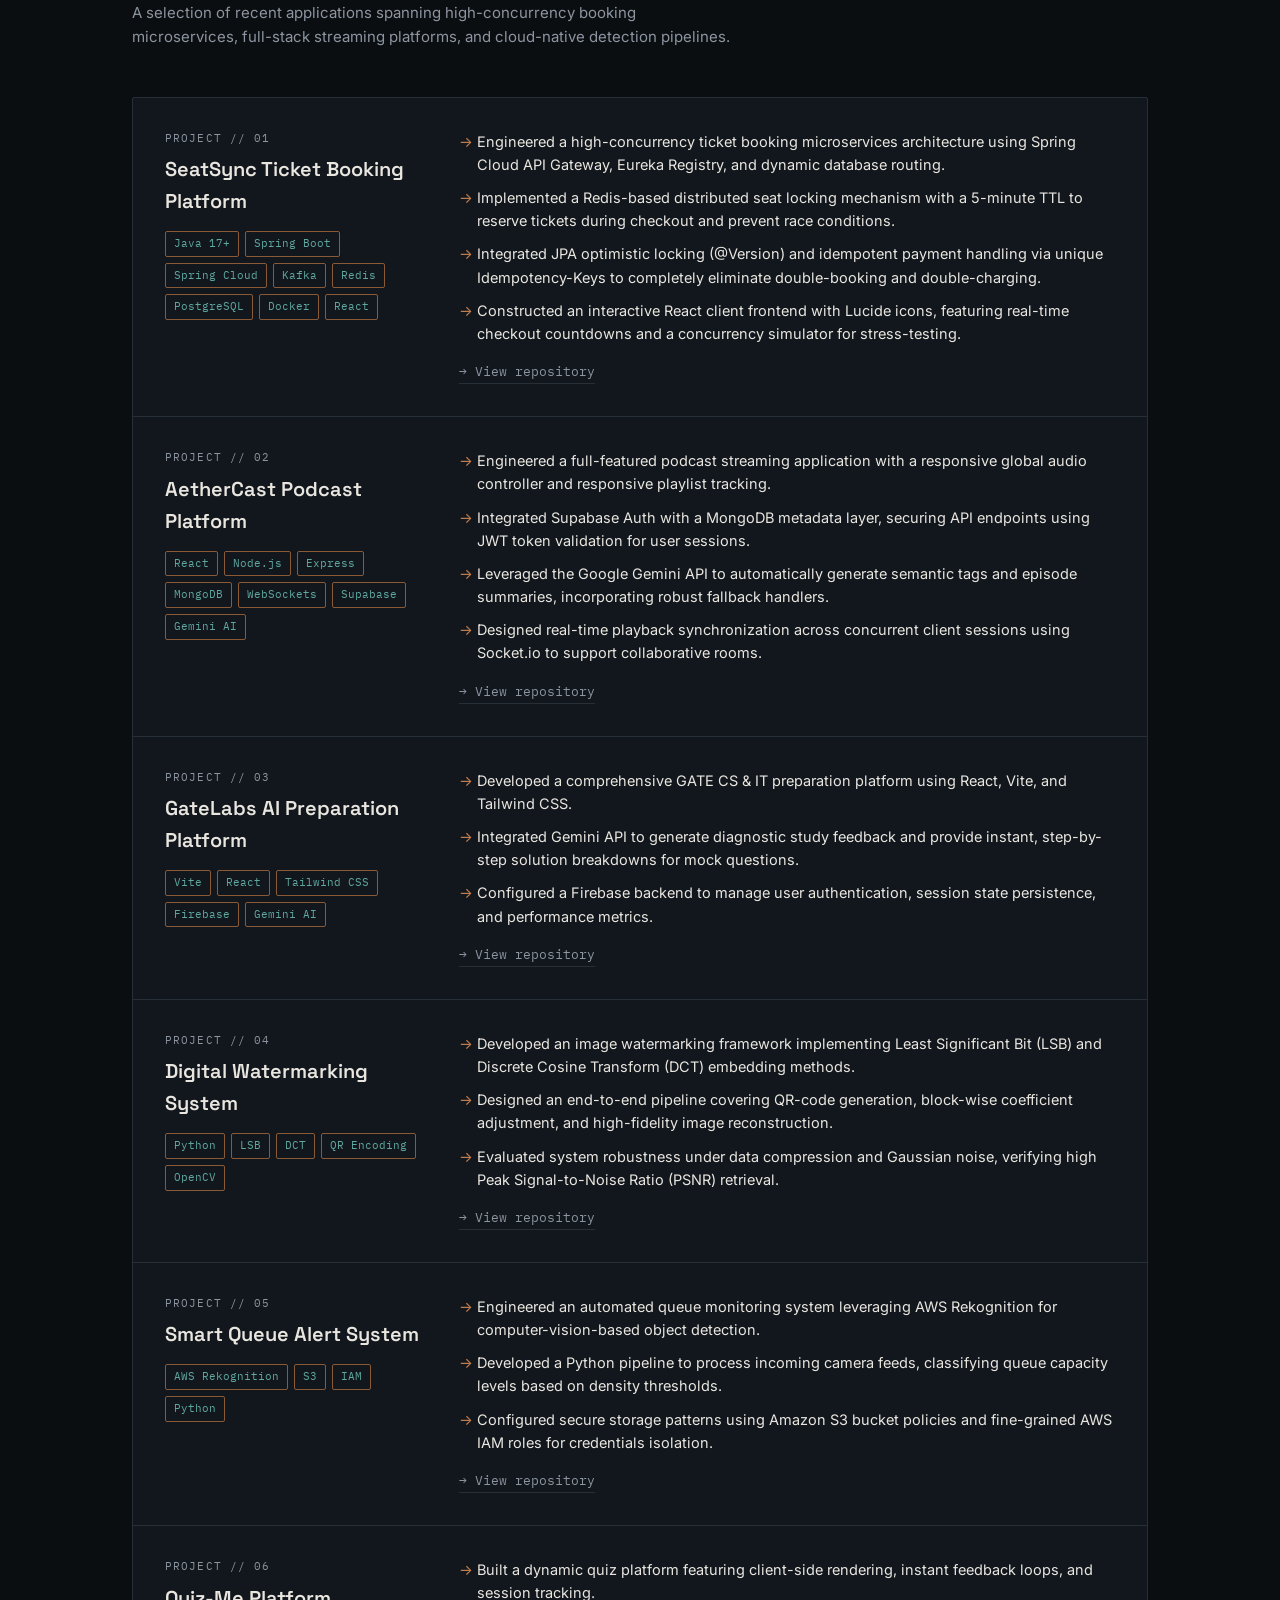
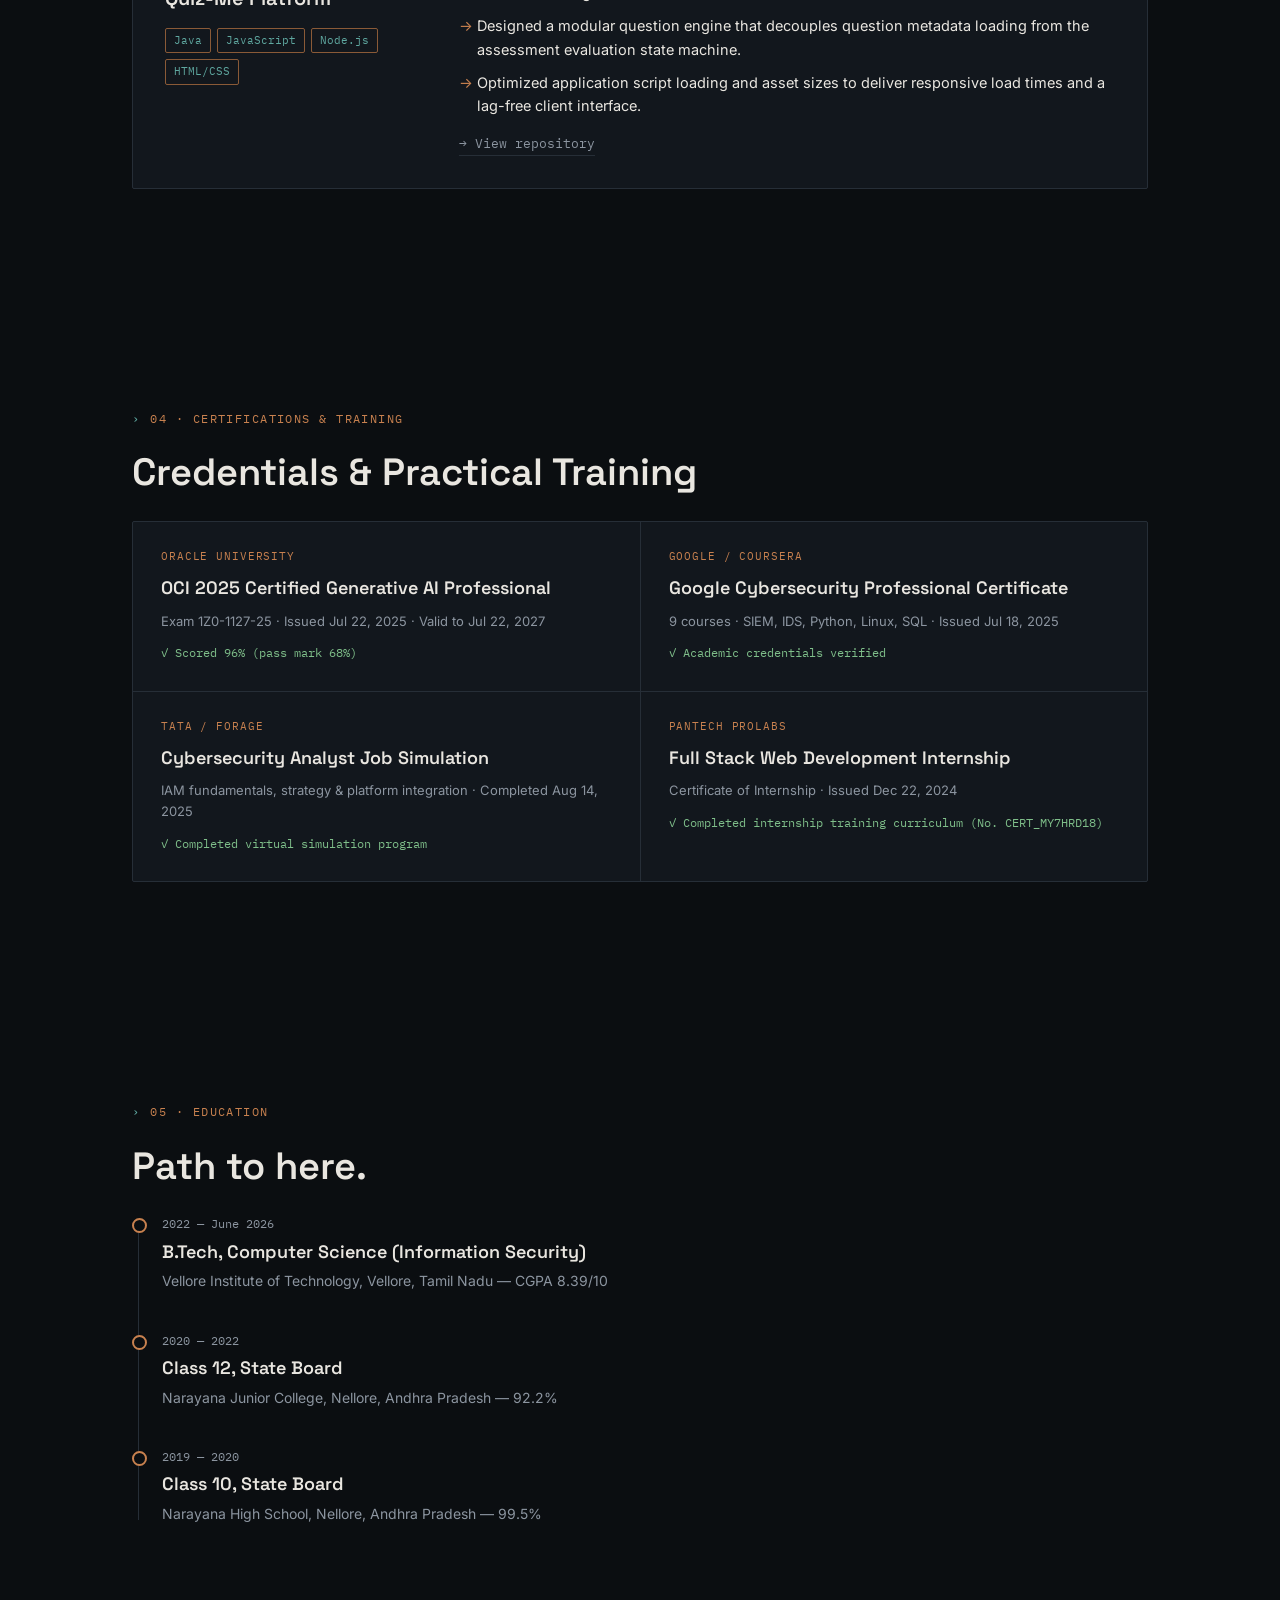
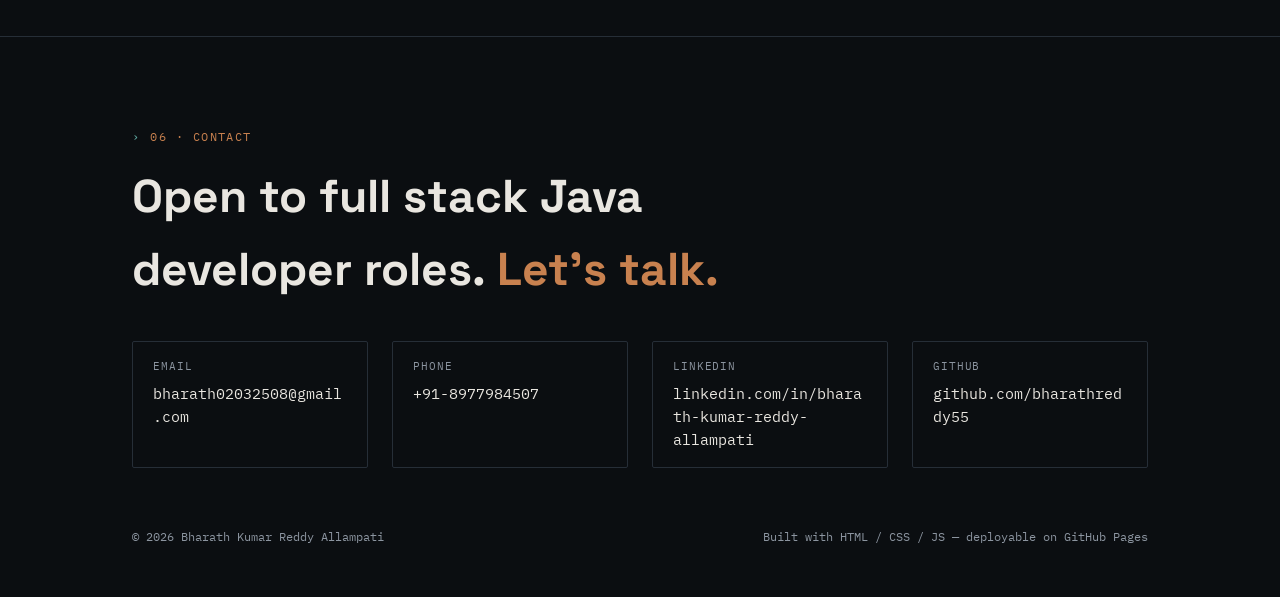
==== commit 75533c56: "Add SeatSync to projects and update project count" ====
--- a/index.html
+++ b/index.html
@@ -49,7 +49,7 @@
     <div class="status-bar">
       <div class="status-item"><div class="k">CGPA</div><div class="v">8.39<span class="unit">/10</span></div></div>
       <div class="status-item"><div class="k">Certifications</div><div class="v">4<span class="unit">completed credentials</span></div></div>
-      <div class="status-item"><div class="k">Shipped Projects</div><div class="v">5<span class="unit">deployed/working</span></div></div>
+      <div class="status-item"><div class="k">Shipped Projects</div><div class="v">6<span class="unit">deployed/working</span></div></div>
       <div class="status-item"><div class="k">Graduated</div><div class="v">June 2026<span class="unit">VIT Vellore</span></div></div>
     </div>
   </div>
@@ -224,12 +224,31 @@
   <div class="wrap">
     <div class="eyebrow">03 · Projects</div>
     <h2 class="sec-title">Featured Projects</h2>
-    <p class="sec-desc">A selection of recent applications spanning full-stack streaming platforms, digital watermarking, and cloud-native detection pipelines.</p>
+    <p class="sec-desc">A selection of recent applications spanning high-concurrency booking microservices, full-stack streaming platforms, and cloud-native detection pipelines.</p>
 
     <div class="proj-list">
       <div class="proj reveal">
         <div class="proj-meta">
           <div class="pid">PROJECT // 01</div>
+          <div class="pname">SeatSync Ticket Booking Platform</div>
+          <div class="proj-stack">
+            <span>Java 17+</span><span>Spring Boot</span><span>Spring Cloud</span><span>Kafka</span><span>Redis</span><span>PostgreSQL</span><span>Docker</span><span>React</span>
+          </div>
+        </div>
+        <div class="proj-body">
+          <ul>
+            <li>Engineered a high-concurrency ticket booking microservices architecture using Spring Cloud API Gateway, Eureka Registry, and dynamic database routing.</li>
+            <li>Implemented a Redis-based distributed seat locking mechanism with a 5-minute TTL to reserve tickets during checkout and prevent race conditions.</li>
+            <li>Integrated JPA optimistic locking (@Version) and idempotent payment handling via unique Idempotency-Keys to completely eliminate double-booking and double-charging.</li>
+            <li>Constructed an interactive React client frontend with Lucide icons, featuring real-time checkout countdowns and a concurrency simulator for stress-testing.</li>
+          </ul>
+          <a href="https://github.com/bharathreddy55/SeatSync" class="proj-link" target="_blank" rel="noopener">→ View repository</a>
+        </div>
+      </div>
+
+      <div class="proj reveal">
+        <div class="proj-meta">
+          <div class="pid">PROJECT // 02</div>
           <div class="pname">AetherCast Podcast Platform</div>
           <div class="proj-stack">
             <span>React</span><span>Node.js</span><span>Express</span><span>MongoDB</span><span>WebSockets</span><span>Supabase</span><span>Gemini AI</span>
@@ -248,7 +267,7 @@
 
       <div class="proj reveal">
         <div class="proj-meta">
-          <div class="pid">PROJECT // 02</div>
+          <div class="pid">PROJECT // 03</div>
           <div class="pname">GateLabs AI Preparation Platform</div>
           <div class="proj-stack">
             <span>Vite</span><span>React</span><span>Tailwind CSS</span><span>Firebase</span><span>Gemini AI</span>
@@ -266,7 +285,7 @@
 
       <div class="proj reveal">
         <div class="proj-meta">
-          <div class="pid">PROJECT // 03</div>
+          <div class="pid">PROJECT // 04</div>
           <div class="pname">Digital Watermarking System</div>
           <div class="proj-stack">
             <span>Python</span><span>LSB</span><span>DCT</span><span>QR Encoding</span><span>OpenCV</span>
@@ -284,7 +303,7 @@
 
       <div class="proj reveal">
         <div class="proj-meta">
-          <div class="pid">PROJECT // 04</div>
+          <div class="pid">PROJECT // 05</div>
           <div class="pname">Smart Queue Alert System</div>
           <div class="proj-stack">
             <span>AWS Rekognition</span><span>S3</span><span>IAM</span><span>Python</span>
@@ -302,7 +321,7 @@
 
       <div class="proj reveal">
         <div class="proj-meta">
-          <div class="pid">PROJECT // 05</div>
+          <div class="pid">PROJECT // 06</div>
           <div class="pname">Quiz-Me Platform</div>
           <div class="proj-stack">
             <span>Java</span><span>JavaScript</span><span>Node.js</span><span>HTML/CSS</span>
--- a/styles.css
+++ b/styles.css
@@ -403,3 +403,18 @@
     }
   }
 
+  /* ---------- custom cursor hiding ---------- */
+  @media (pointer: fine) {
+    .has-custom-cursor,
+    .has-custom-cursor a,
+    .has-custom-cursor button,
+    .has-custom-cursor input,
+    .has-custom-cursor select,
+    .has-custom-cursor textarea,
+    .has-custom-cursor [role="button"],
+    .has-custom-cursor .btn,
+    .has-custom-cursor .terminal {
+      cursor: none !important;
+    }
+  }
+
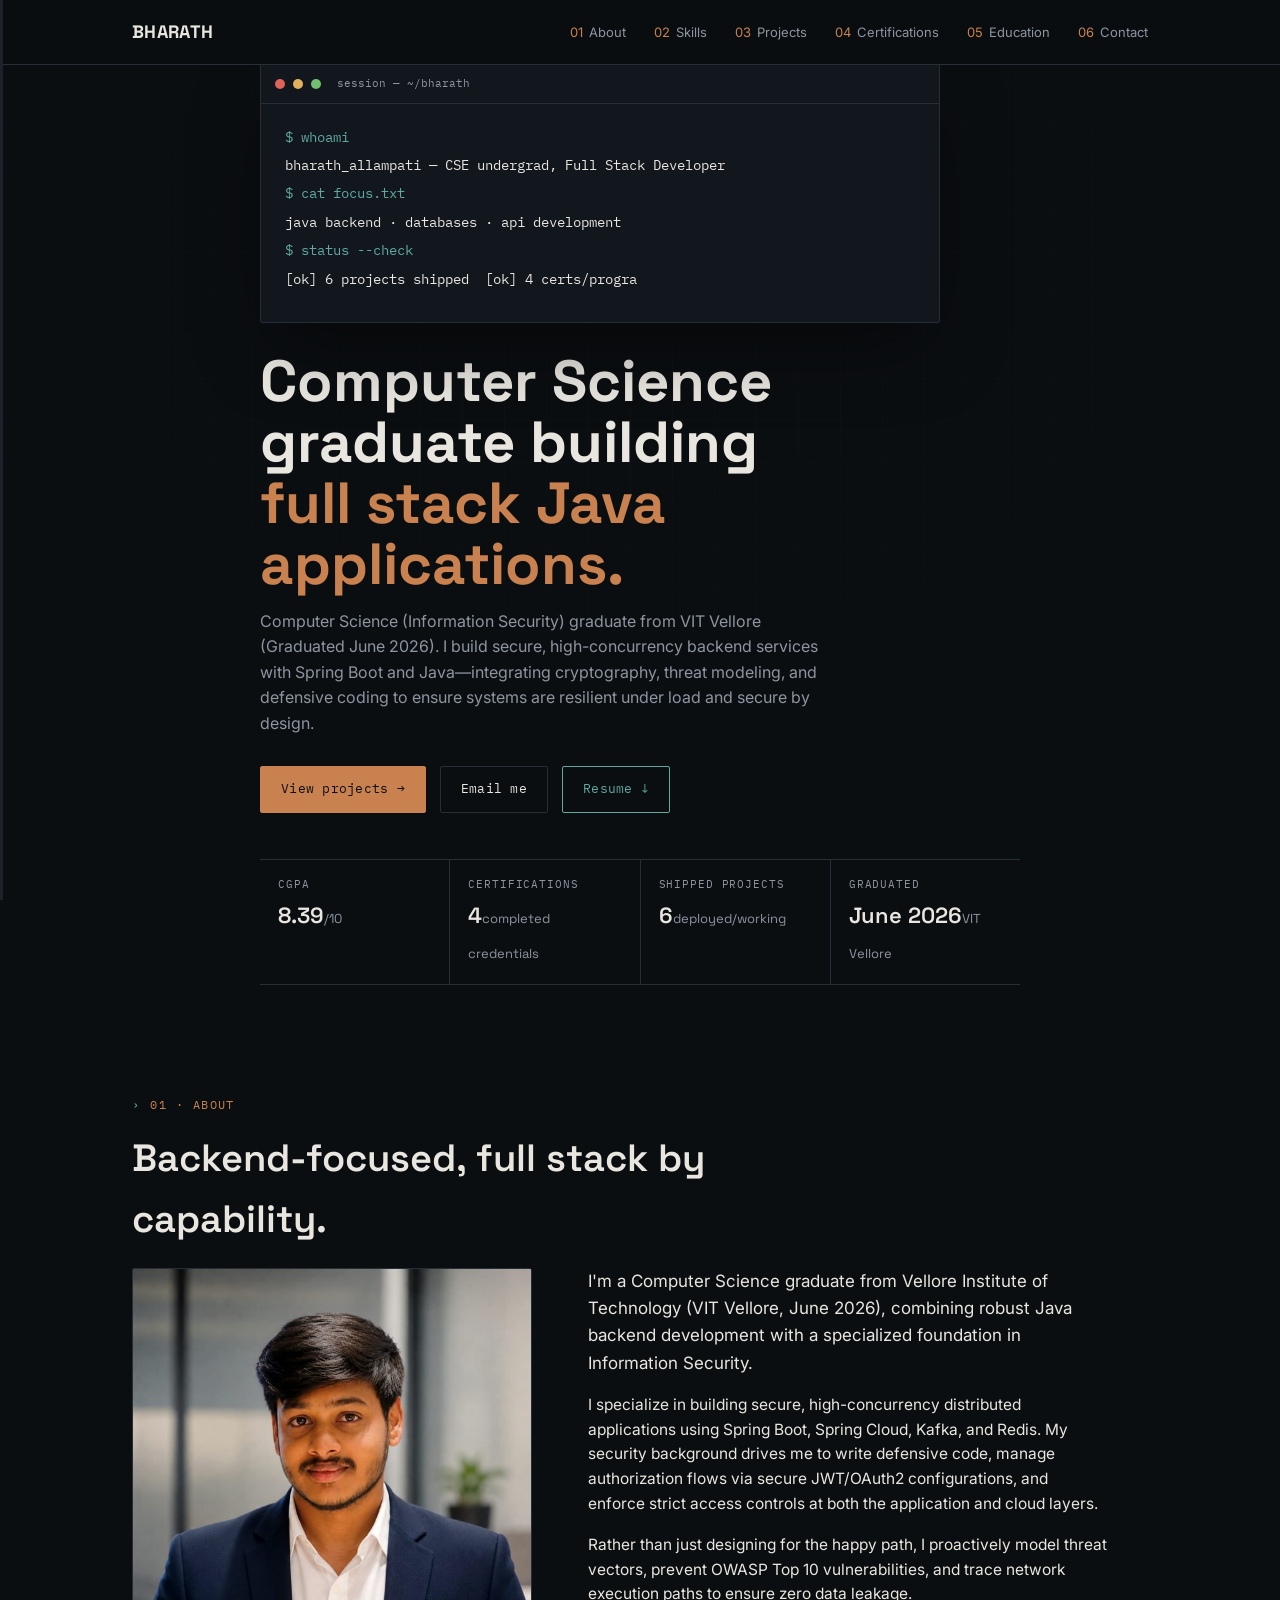
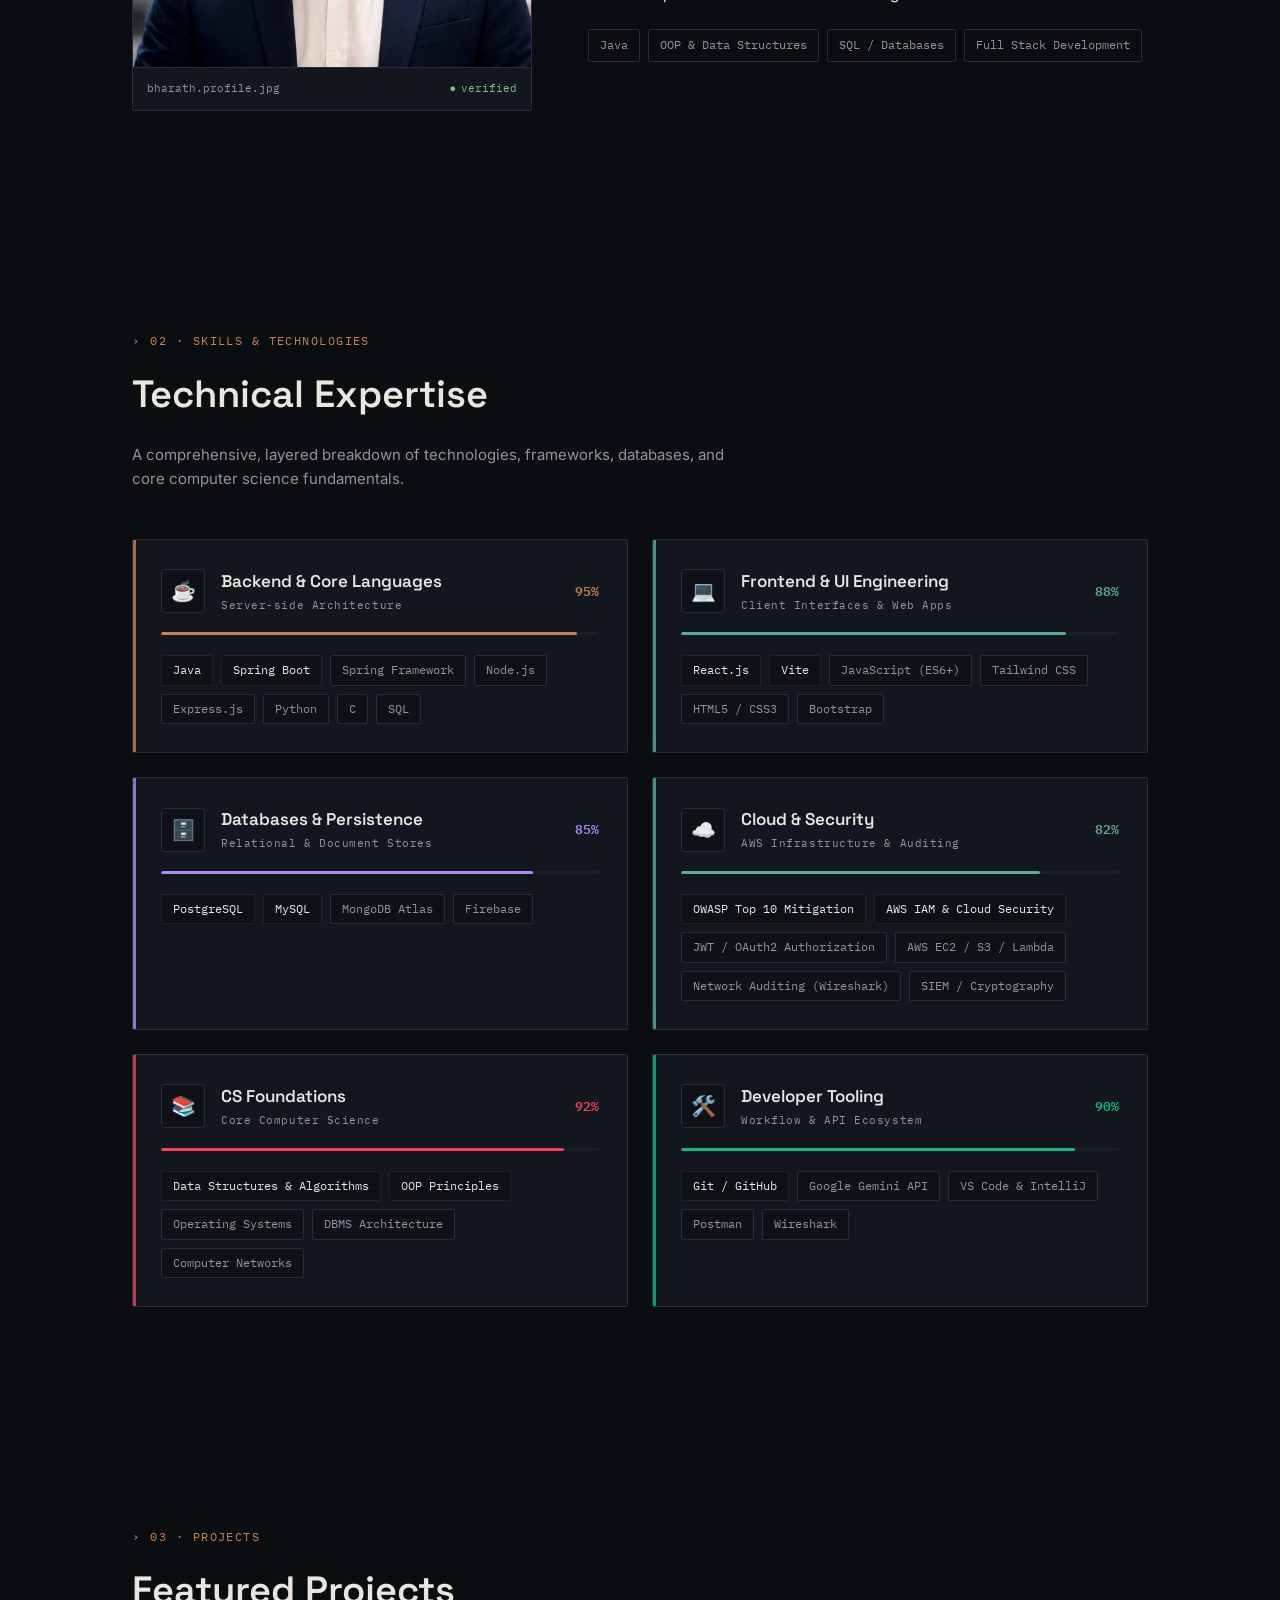
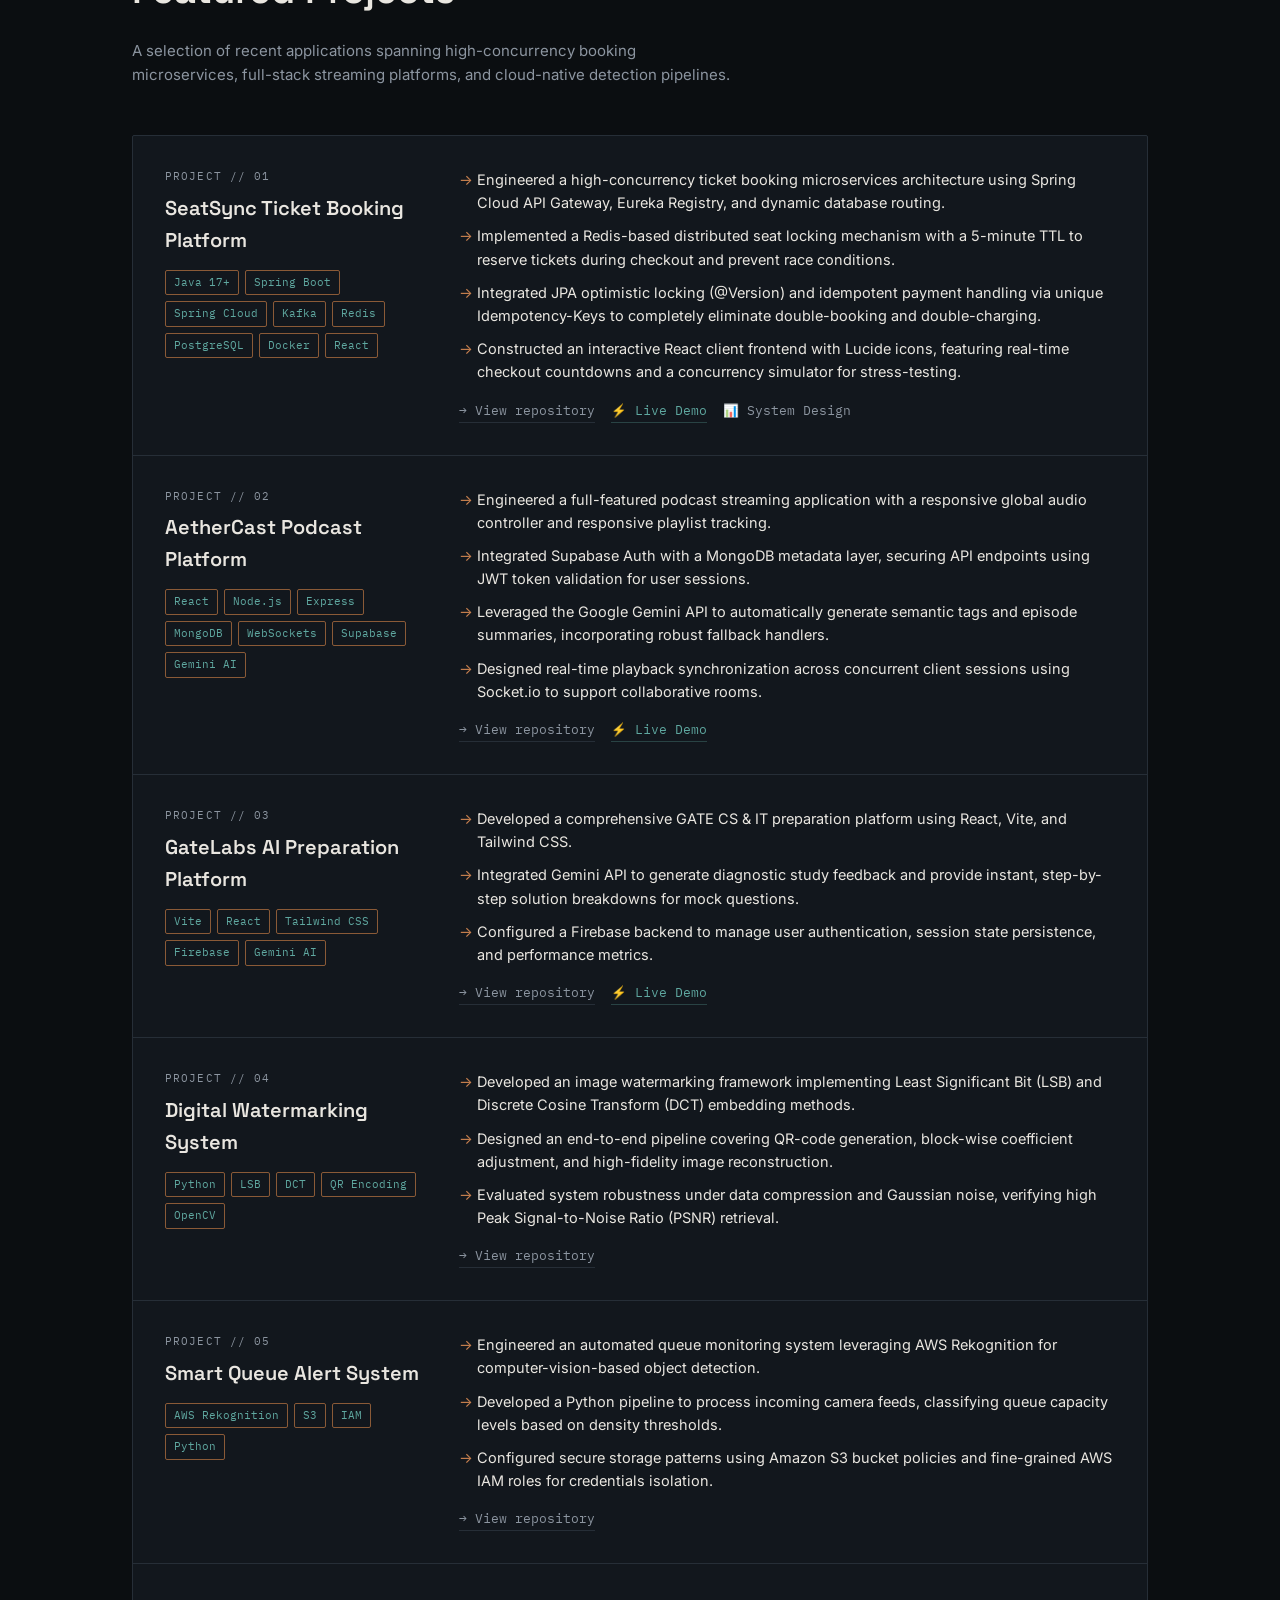
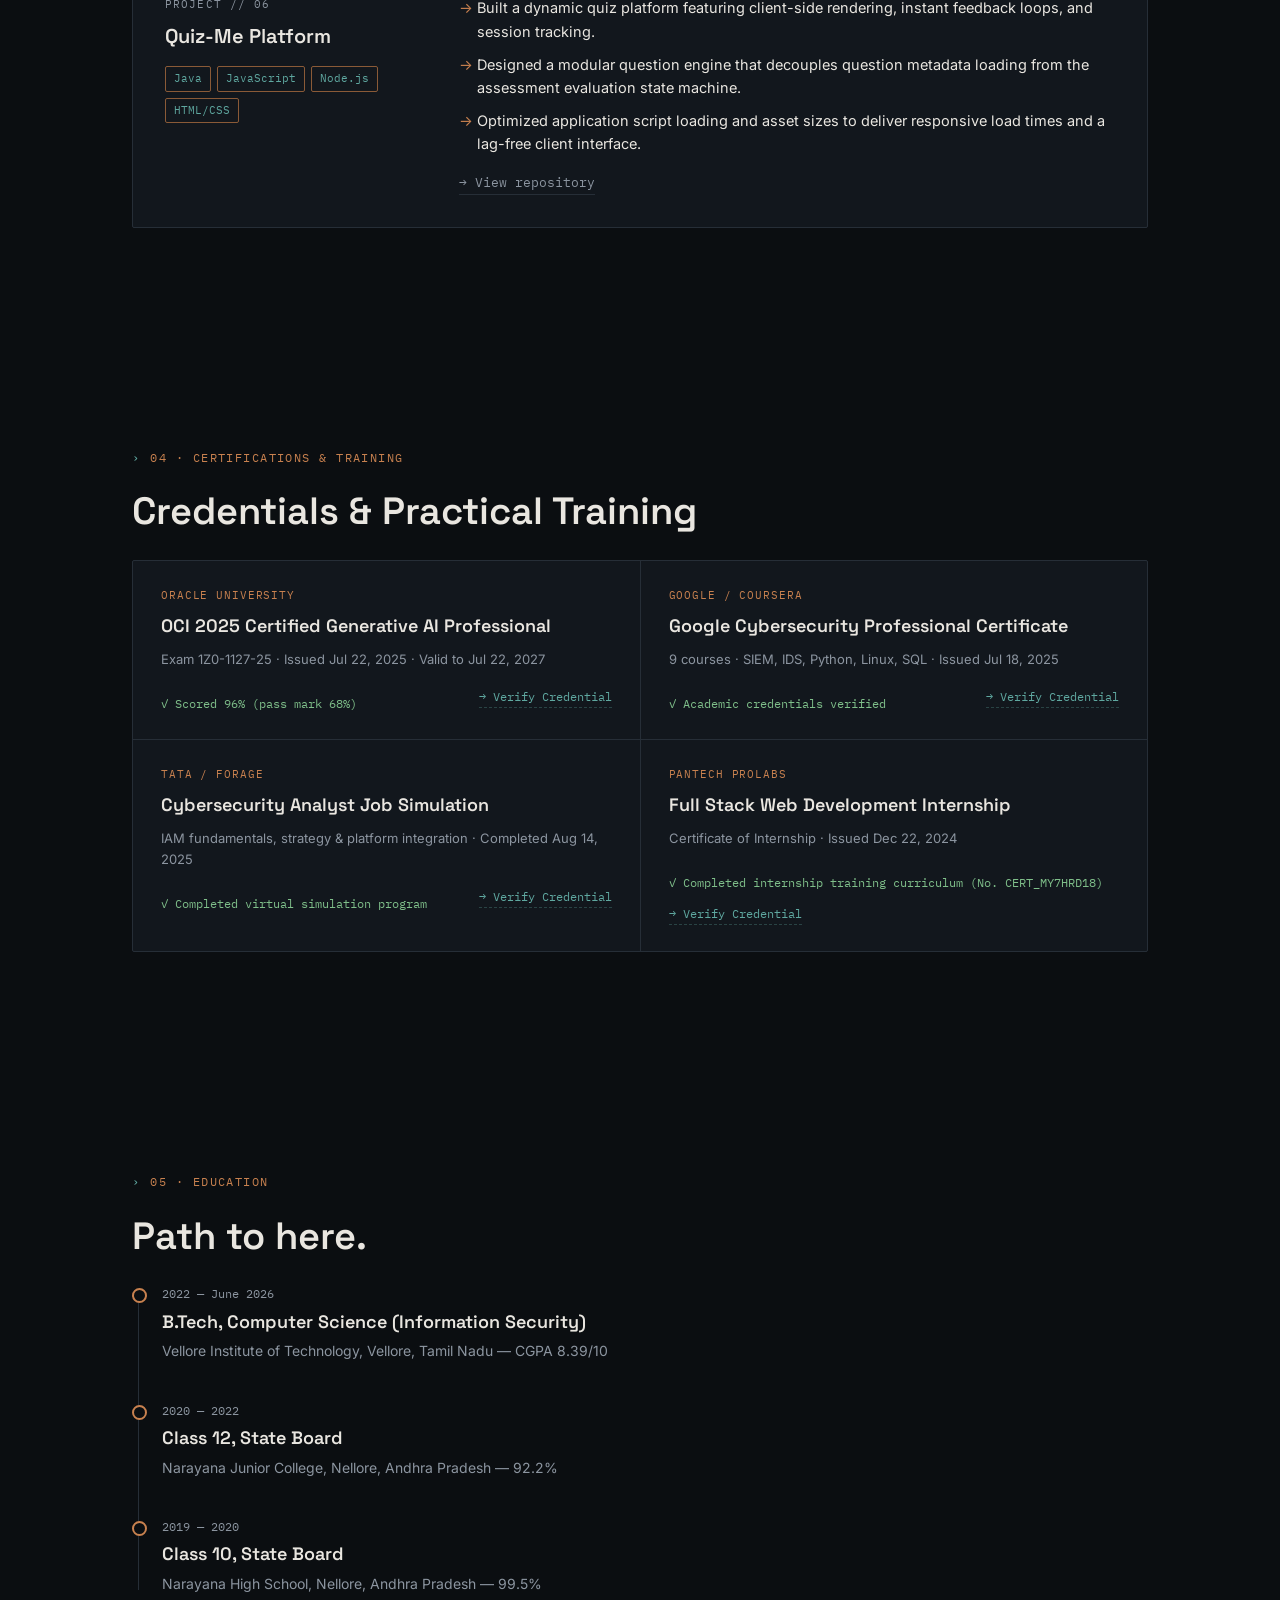
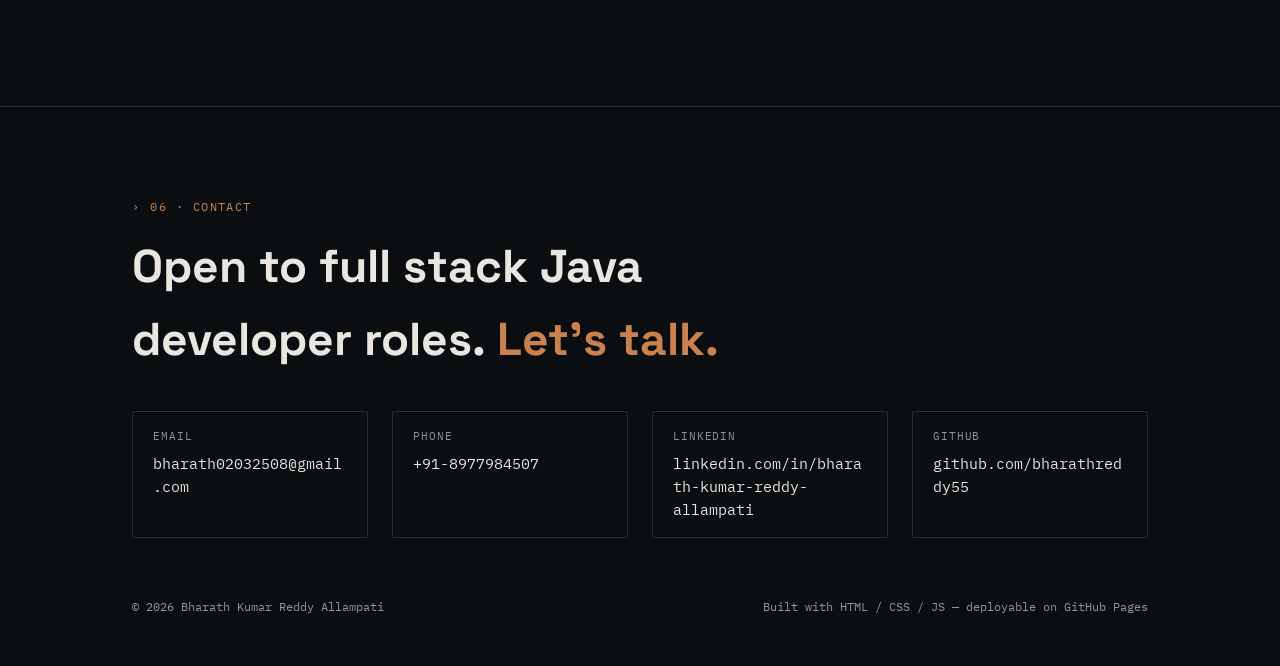
==== commit 61015168: "Complete portfolio upgrades: live demo/cert links, secure copy, and interactive system design visual" ====
--- a/index.html
+++ b/index.html
@@ -38,7 +38,7 @@
     </div>
 
     <h1 class="hero-title">Computer Science graduate building<br><span class="accent">full stack Java applications.</span></h1>
-    <p class="hero-sub">Computer Science graduate from VIT Vellore (Graduated June 2026) specializing in backend-focused software development. I design clean data layers, build robust Java services, and construct scalable web systems—applying an information security foundation to build reliable, resilient code.</p>
+    <p class="hero-sub">Computer Science (Information Security) graduate from VIT Vellore (Graduated June 2026). I build secure, high-concurrency backend services with Spring Boot and Java—integrating cryptography, threat modeling, and defensive coding to ensure systems are resilient under load and secure by design.</p>
 
     <div class="hero-cta">
       <a href="#projects" class="btn primary">View projects →</a>
@@ -70,9 +70,9 @@
         </div>
       </div>
       <div class="about-body reveal">
-        <p class="lead">I'm a Computer Science graduate from Vellore Institute of Technology (Graduated June 2026), specializing in Information Security and building scalable full stack Java applications.</p>
-        <p>My foundation is in core CS — data structures, OOP, databases, operating systems — and I'm building toward Java-based backend systems: clean data models, structured APIs, and the database layer underneath them.</p>
-        <p>A background in security and cloud (AWS, IAM, network tooling) means I default to thinking about how a system fails before I ship it — not just how it works on the happy path.</p>
+        <p class="lead">I'm a Computer Science graduate from Vellore Institute of Technology (VIT Vellore, June 2026), combining robust Java backend development with a specialized foundation in Information Security.</p>
+        <p>I specialize in building secure, high-concurrency distributed applications using Spring Boot, Spring Cloud, Kafka, and Redis. My security background drives me to write defensive code, manage authorization flows via secure JWT/OAuth2 configurations, and enforce strict access controls at both the application and cloud layers.</p>
+        <p>Rather than just designing for the happy path, I proactively model threat vectors, prevent OWASP Top 10 vulnerabilities, and trace network execution paths to ensure zero data leakage.</p>
         <div class="focus-tags">
           <span>Java</span>
           <span>OOP &amp; Data Structures</span>
@@ -167,12 +167,12 @@
         </div>
         <div class="sm-bar"><div class="sm-fill" data-pct="82"></div></div>
         <div class="sm-chips">
-          <span class="sm-chip main">AWS Rekognition</span>
-          <span class="sm-chip">AWS EC2 / S3</span>
-          <span class="sm-chip">AWS Lambda</span>
-          <span class="sm-chip">IAM Security</span>
-          <span class="sm-chip">Wireshark</span>
-          <span class="sm-chip">SIEM / IDS</span>
+          <span class="sm-chip main">OWASP Top 10 Mitigation</span>
+          <span class="sm-chip main">AWS IAM &amp; Cloud Security</span>
+          <span class="sm-chip">JWT / OAuth2 Authorization</span>
+          <span class="sm-chip">AWS EC2 / S3 / Lambda</span>
+          <span class="sm-chip">Network Auditing (Wireshark)</span>
+          <span class="sm-chip">SIEM / Cryptography</span>
         </div>
       </div>
 
@@ -242,7 +242,57 @@
             <li>Integrated JPA optimistic locking (@Version) and idempotent payment handling via unique Idempotency-Keys to completely eliminate double-booking and double-charging.</li>
             <li>Constructed an interactive React client frontend with Lucide icons, featuring real-time checkout countdowns and a concurrency simulator for stress-testing.</li>
           </ul>
-          <a href="https://github.com/bharathreddy55/SeatSync" class="proj-link" target="_blank" rel="noopener">→ View repository</a>
+          <div class="proj-links">
+            <a href="https://github.com/bharathreddy55/SeatSync" class="proj-link" target="_blank" rel="noopener">→ View repository</a>
+            <a href="https://seat-sync-ecru.vercel.app" class="proj-link demo" target="_blank" rel="noopener">⚡ Live Demo</a>
+            <button class="proj-link arch-toggle" id="seatsync-toggle-btn" onclick="toggleSeatSyncArch()">📊 System Design</button>
+          </div>
+          
+          <div class="arch-wrapper" id="seatsync-arch">
+            <div class="arch-grid">
+              <div class="arch-node" onclick="showArchInfo('client', this)">
+                <div class="node-type">Frontend</div>
+                <div class="node-name">React Client</div>
+              </div>
+              <div class="arch-node" onclick="showArchInfo('gateway', this)">
+                <div class="node-type">Routing</div>
+                <div class="node-name">API Gateway</div>
+              </div>
+              <div class="arch-node" onclick="showArchInfo('eureka', this)">
+                <div class="node-type">Discovery</div>
+                <div class="node-name">Eureka Registry</div>
+              </div>
+              <div class="arch-node" onclick="showArchInfo('services', this)">
+                <div class="node-type">Core Logic</div>
+                <div class="node-name">Microservices</div>
+              </div>
+              <div class="arch-node" onclick="showArchInfo('redis', this)">
+                <div class="node-type">Locks Cache</div>
+                <div class="node-name">Redis TTL Hold</div>
+              </div>
+              <div class="arch-node" onclick="showArchInfo('db', this)">
+                <div class="node-type">Database</div>
+                <div class="node-name">Postgres JPA</div>
+              </div>
+              <div class="arch-node" onclick="showArchInfo('kafka', this)">
+                <div class="node-type">Event Bus</div>
+                <div class="node-name">Apache Kafka</div>
+              </div>
+              <div class="arch-node" onclick="showArchInfo('notification', this)">
+                <div class="node-type">Decoupled</div>
+                <div class="node-name">Notification Dispatch</div>
+              </div>
+              <div class="arch-node" onclick="showArchInfo('idempotency', this)">
+                <div class="node-type">Safety</div>
+                <div class="node-name">Idempotency Keys</div>
+              </div>
+            </div>
+            
+            <div class="arch-explanation" id="seatsync-explanation">
+              <h4 id="arch-explain-title">// System Design Auditing</h4>
+              <p id="arch-explain-text">Click any node in the grid above to audit its engineering role in managing high-concurrency seat locking, double-booking prevention, and asynchronous decoupled workflows.</p>
+            </div>
+          </div>
         </div>
       </div>
 
@@ -261,7 +311,10 @@
             <li>Leveraged the Google Gemini API to automatically generate semantic tags and episode summaries, incorporating robust fallback handlers.</li>
             <li>Designed real-time playback synchronization across concurrent client sessions using Socket.io to support collaborative rooms.</li>
           </ul>
-          <a href="https://github.com/bharathreddy55/AetherCast-MERN" class="proj-link" target="_blank" rel="noopener">→ View repository</a>
+          <div class="proj-links">
+            <a href="https://github.com/bharathreddy55/AetherCast-MERN" class="proj-link" target="_blank" rel="noopener">→ View repository</a>
+            <a href="https://podcast-frontend-roan.vercel.app" class="proj-link demo" target="_blank" rel="noopener">⚡ Live Demo</a>
+          </div>
         </div>
       </div>
 
@@ -279,7 +332,10 @@
             <li>Integrated Gemini API to generate diagnostic study feedback and provide instant, step-by-step solution breakdowns for mock questions.</li>
             <li>Configured a Firebase backend to manage user authentication, session state persistence, and performance metrics.</li>
           </ul>
-          <a href="https://github.com/bharathreddy55/GateLabs" class="proj-link" target="_blank" rel="noopener">→ View repository</a>
+          <div class="proj-links">
+            <a href="https://github.com/bharathreddy55/GateLabs" class="proj-link" target="_blank" rel="noopener">→ View repository</a>
+            <a href="https://gatelabs-taupe.vercel.app" class="proj-link demo" target="_blank" rel="noopener">⚡ Live Demo</a>
+          </div>
         </div>
       </div>
 
@@ -349,25 +405,37 @@
         <div class="org">Oracle University</div>
         <div class="name">OCI 2025 Certified Generative AI Professional</div>
         <div class="meta">Exam 1Z0-1127-25 · Issued Jul 22, 2025 · Valid to Jul 22, 2027</div>
-        <div class="score">✓ Scored 96% (pass mark 68%)</div>
+        <div class="cert-meta-row">
+          <div class="score">✓ Scored 96% (pass mark 68%)</div>
+          <a href="https://mylearn.oracle.com/ou/learning-path/oracle-cloud-infrastructure-2025-certified-generative-ai-professional/141094" class="cert-link" target="_blank" rel="noopener">→ Verify Credential</a>
+        </div>
       </div>
       <div class="cert reveal">
         <div class="org">Google / Coursera</div>
         <div class="name">Google Cybersecurity Professional Certificate</div>
         <div class="meta">9 courses · SIEM, IDS, Python, Linux, SQL · Issued Jul 18, 2025</div>
-        <div class="score">✓ Academic credentials verified</div>
+        <div class="cert-meta-row">
+          <div class="score">✓ Academic credentials verified</div>
+          <a href="https://www.coursera.org/professional-certificates/google-cybersecurity" class="cert-link" target="_blank" rel="noopener">→ Verify Credential</a>
+        </div>
       </div>
       <div class="cert reveal">
         <div class="org">TATA / Forage</div>
         <div class="name">Cybersecurity Analyst Job Simulation</div>
         <div class="meta">IAM fundamentals, strategy &amp; platform integration · Completed Aug 14, 2025</div>
-        <div class="score">✓ Completed virtual simulation program</div>
+        <div class="cert-meta-row">
+          <div class="score">✓ Completed virtual simulation program</div>
+          <a href="https://www.theforage.com/simulations/tata-group/cybersecurity-analyst-y94w" class="cert-link" target="_blank" rel="noopener">→ Verify Credential</a>
+        </div>
       </div>
       <div class="cert reveal">
         <div class="org">Pantech Prolabs</div>
         <div class="name">Full Stack Web Development Internship</div>
         <div class="meta">Certificate of Internship · Issued Dec 22, 2024</div>
-        <div class="score">✓ Completed internship training curriculum (No. CERT_MY7HRD18)</div>
+        <div class="cert-meta-row">
+          <div class="score">✓ Completed internship training curriculum (No. CERT_MY7HRD18)</div>
+          <a href="https://www.pantechsolutions.net/" class="cert-link" target="_blank" rel="noopener">→ Verify Credential</a>
+        </div>
       </div>
     </div>
   </div>
--- a/styles.css
+++ b/styles.css
@@ -228,6 +228,41 @@
   }
   .proj-link:hover{color:var(--copper); border-color:var(--copper);}
 
+  .proj-links {
+    display: flex;
+    flex-wrap: wrap;
+    gap: 16px;
+  }
+  .proj-link.demo {
+    color: var(--teal);
+    border-color: rgba(95, 168, 160, 0.3);
+  }
+  .proj-link.demo:hover {
+    color: #8ed6cd;
+    border-color: var(--teal);
+  }
+
+  .cert-meta-row {
+    display: flex;
+    justify-content: space-between;
+    align-items: center;
+    flex-wrap: wrap;
+    gap: 12px;
+    margin-top: 12px;
+  }
+  .cert-link {
+    font-family: 'IBM Plex Mono', monospace;
+    font-size: 12px;
+    color: var(--teal);
+    border-bottom: 1px dashed rgba(95, 168, 160, 0.3);
+    padding-bottom: 1px;
+    transition: color 0.2s, border-color 0.2s;
+  }
+  .cert-link:hover {
+    color: #8ed6cd;
+    border-color: var(--teal);
+  }
+
   /* ---------- certs ---------- */
   .cert-grid{display:grid; grid-template-columns:repeat(2,1fr); gap:1px; border:1px solid var(--line); background:var(--line); border-radius:var(--radius); overflow:hidden;}
   @media(max-width:640px){.cert-grid{grid-template-columns:1fr;}}
@@ -418,3 +453,83 @@
     }
   }
 
+  /* ---------- Sprint 3 Visualizer ---------- */
+  .arch-toggle {
+    background: none;
+    border: none;
+    cursor: pointer;
+  }
+  .arch-wrapper {
+    margin-top: 20px;
+    border: 1px solid var(--line);
+    border-radius: var(--radius);
+    background: var(--ink);
+    padding: 20px;
+    display: none;
+    flex-direction: column;
+    gap: 20px;
+    animation: slideDown 0.3s ease-out;
+  }
+  @keyframes slideDown {
+    from { opacity: 0; transform: translateY(-10px); }
+    to { opacity: 1; transform: translateY(0); }
+  }
+  
+  .arch-grid {
+    display: grid;
+    grid-template-columns: repeat(3, 1fr);
+    gap: 16px;
+    position: relative;
+  }
+  @media(max-width: 768px) {
+    .arch-grid { grid-template-columns: 1fr; }
+  }
+  
+  .arch-node {
+    background: var(--surface);
+    border: 1px solid var(--line);
+    border-radius: var(--radius);
+    padding: 12px;
+    text-align: center;
+    cursor: pointer;
+    transition: all 0.2s ease;
+    font-family: 'IBM Plex Mono', monospace;
+  }
+  .arch-node:hover {
+    border-color: var(--teal);
+    transform: translateY(-2px);
+  }
+  .arch-node.active {
+    border-color: var(--copper);
+    background: rgba(200, 129, 79, 0.08);
+    box-shadow: 0 0 12px rgba(200, 129, 79, 0.15);
+  }
+  .arch-node .node-type {
+    font-size: 10px;
+    color: var(--muted);
+    text-transform: uppercase;
+  }
+  .arch-node .node-name {
+    font-size: 14px;
+    font-weight: 600;
+    margin-top: 4px;
+    color: var(--text);
+  }
+  
+  .arch-explanation {
+    background: var(--surface);
+    border-left: 2px solid var(--copper);
+    padding: 16px;
+    border-radius: 0 var(--radius) var(--radius) 0;
+  }
+  .arch-explanation h4 {
+    font-family: 'Space Grotesk', sans-serif;
+    color: var(--copper);
+    margin-bottom: 6px;
+  }
+  .arch-explanation p {
+    font-size: 13.5px;
+    color: var(--text);
+    line-height: 1.5;
+  }
+
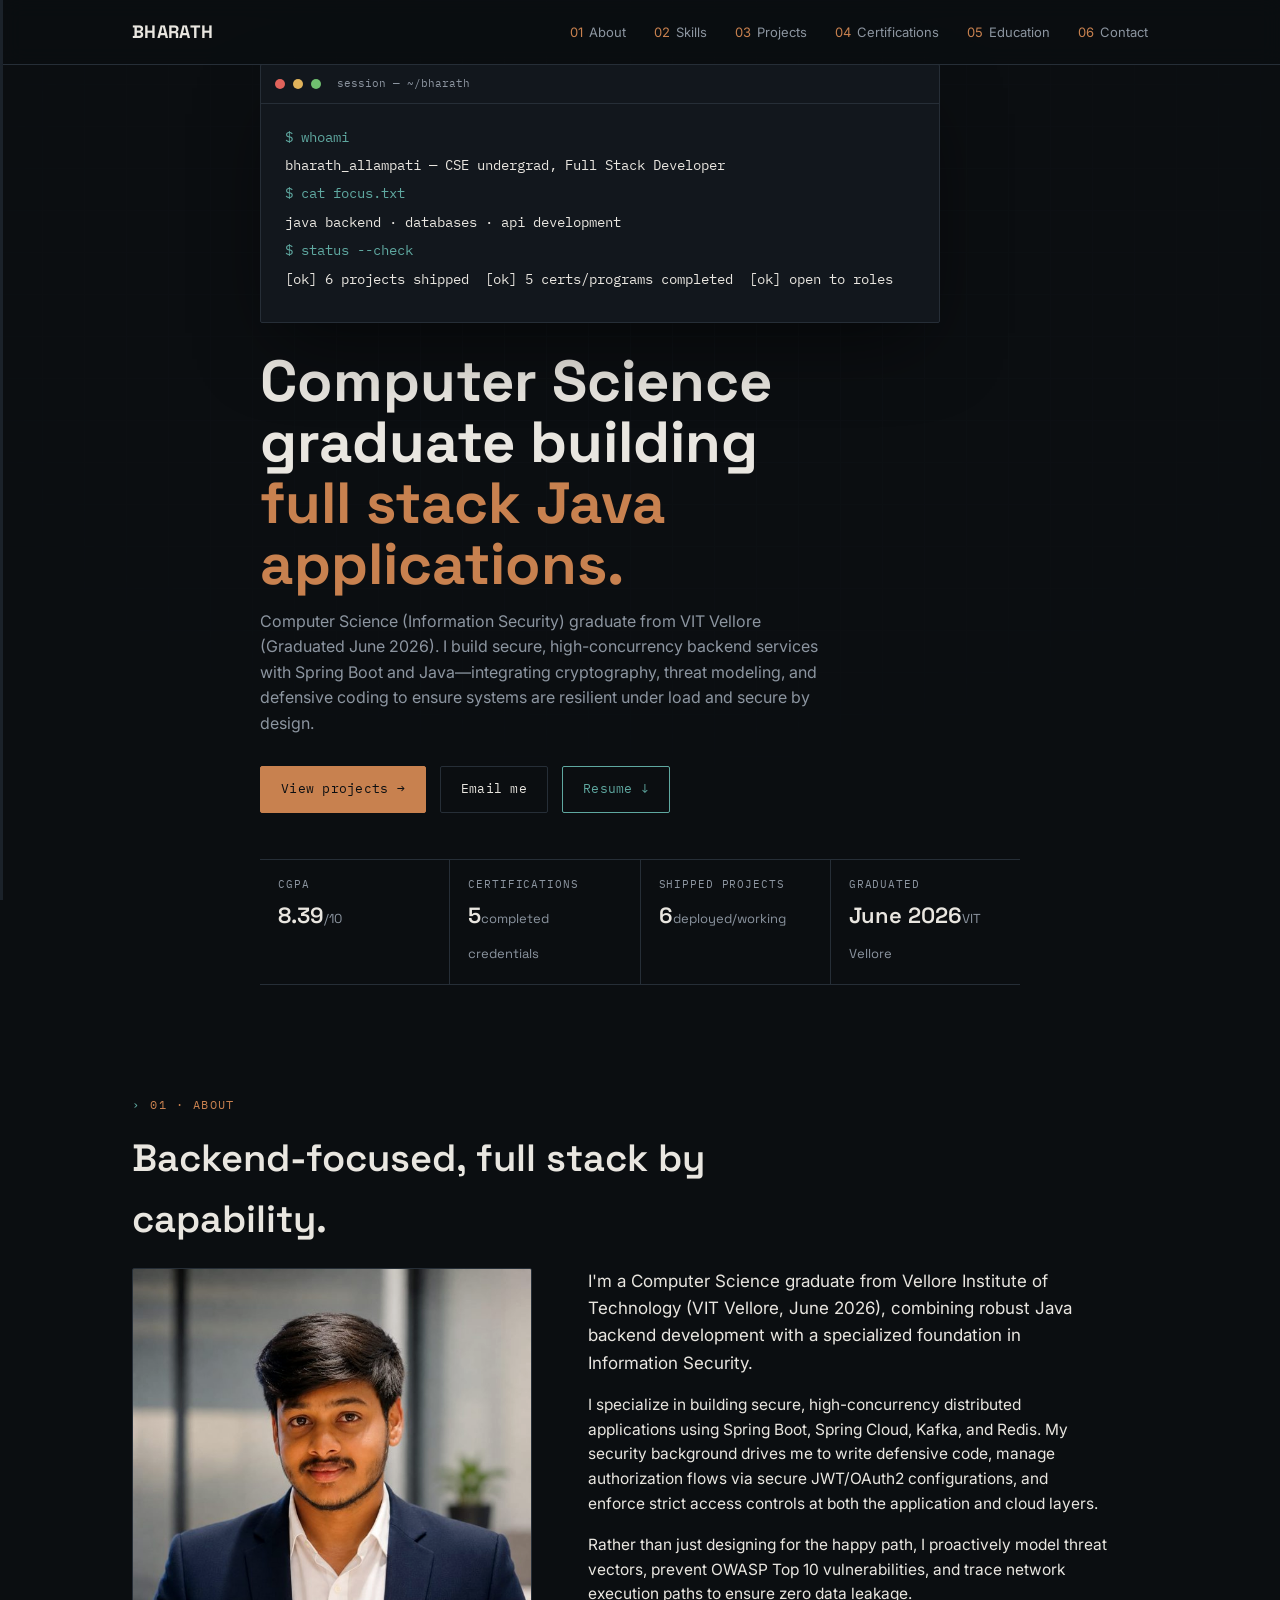
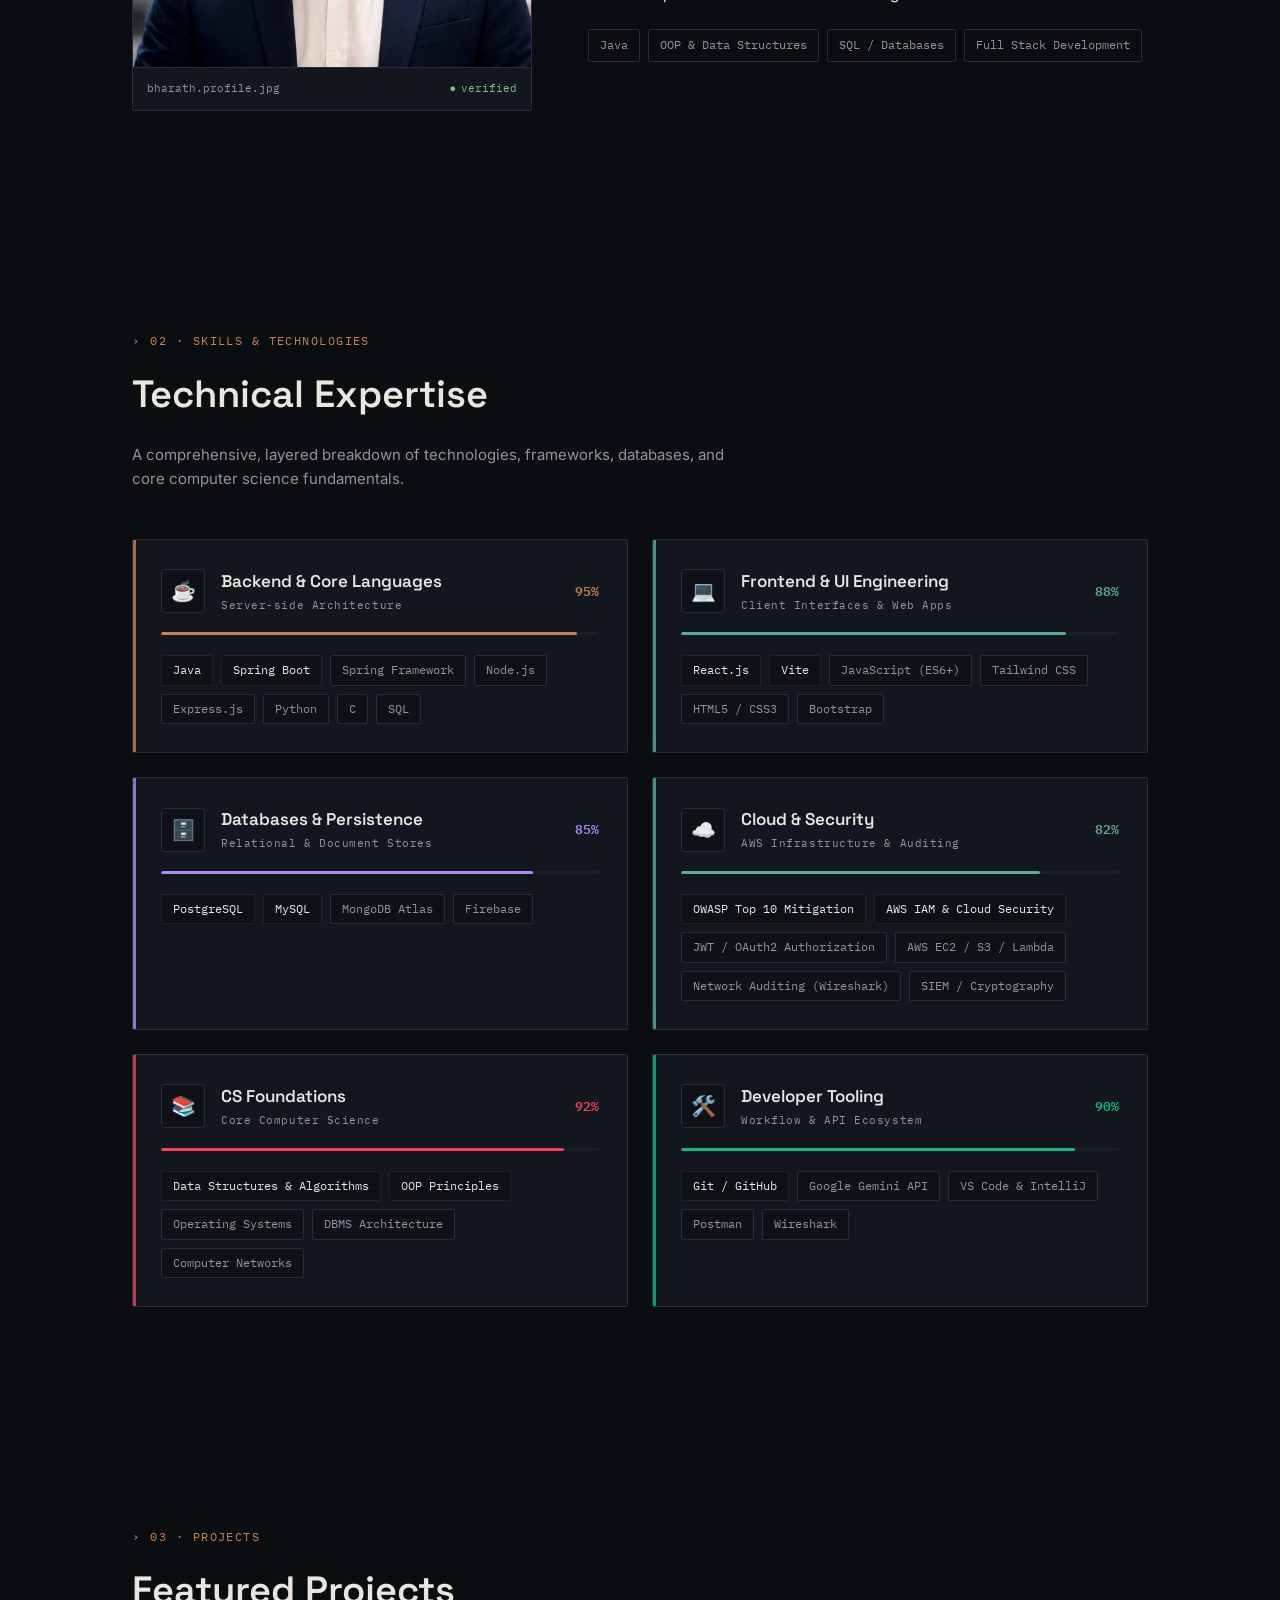
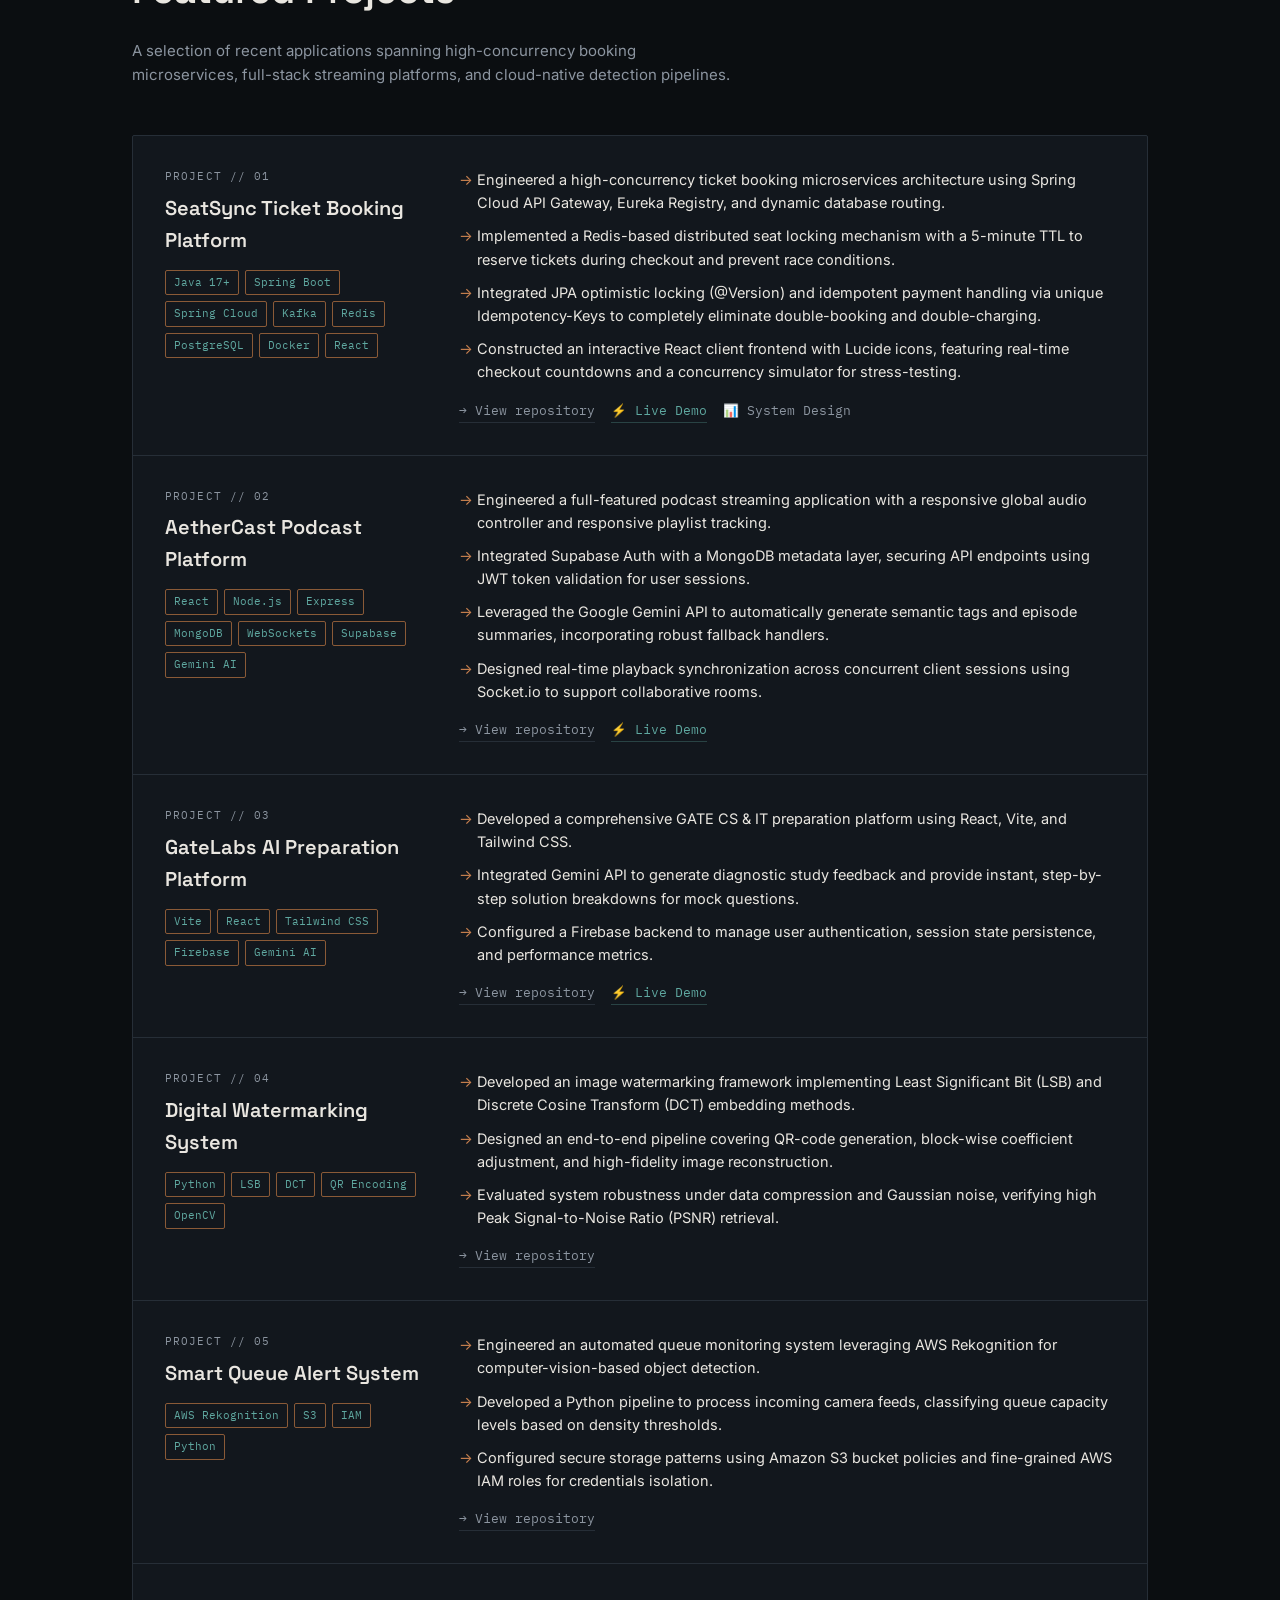
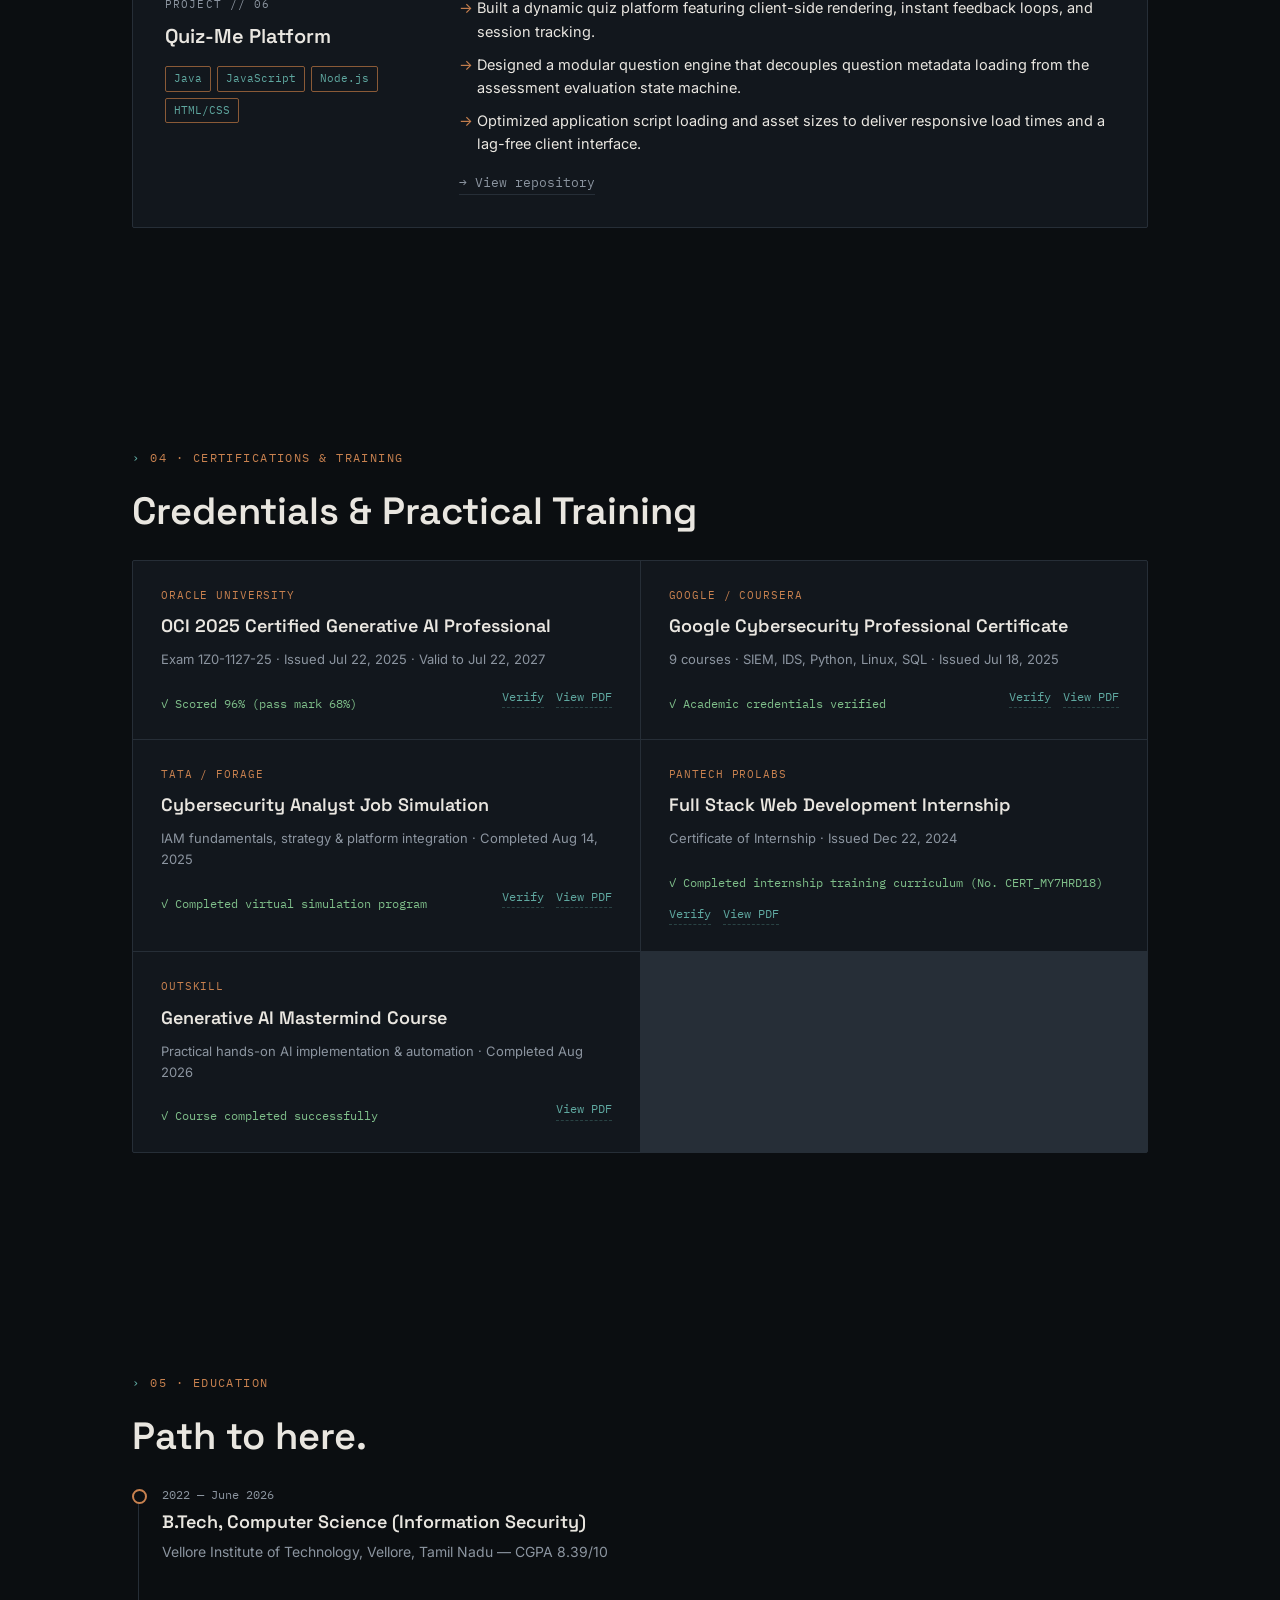
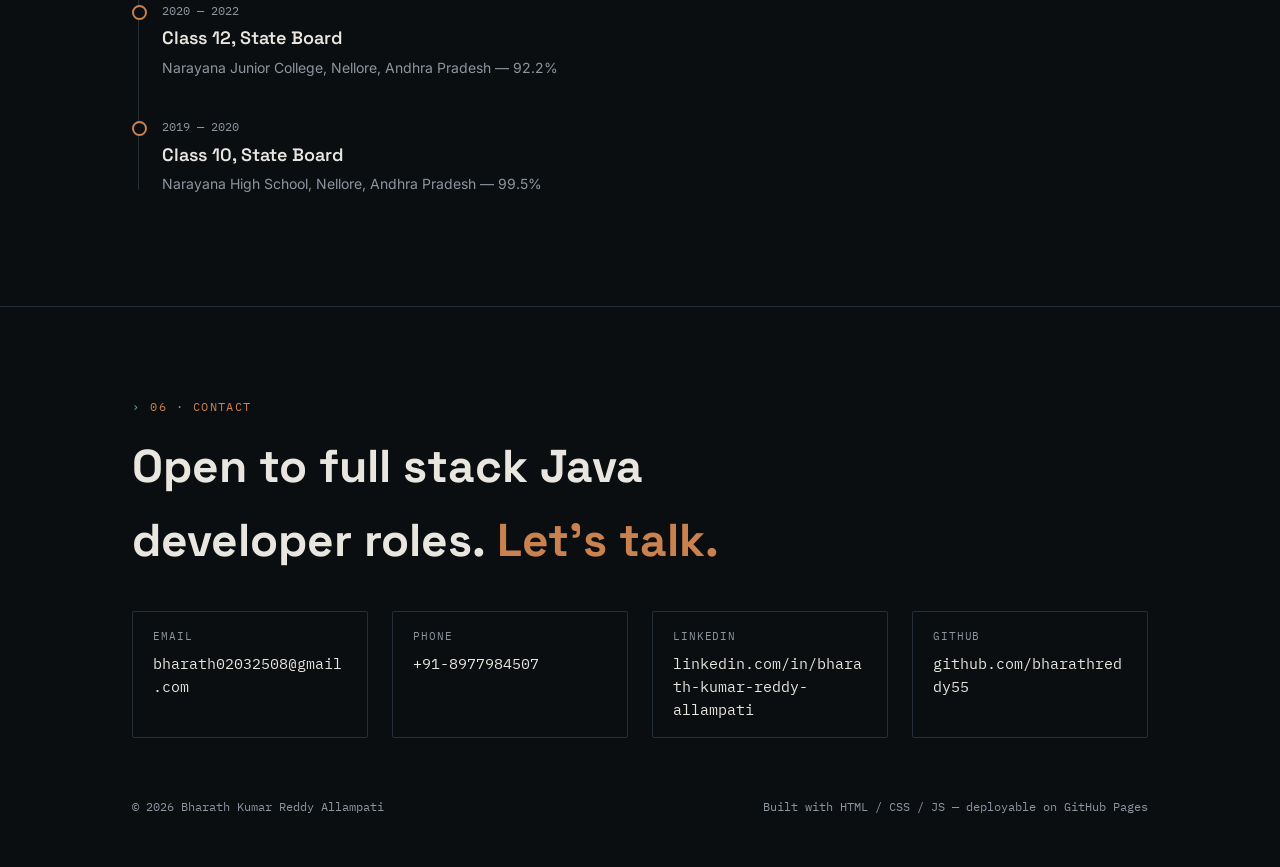
==== commit a627b5df: "Host certificate PDFs in Certificates folder and link them in UI" ====
--- a/index.html
+++ b/index.html
@@ -48,7 +48,7 @@
 
     <div class="status-bar">
       <div class="status-item"><div class="k">CGPA</div><div class="v">8.39<span class="unit">/10</span></div></div>
-      <div class="status-item"><div class="k">Certifications</div><div class="v">4<span class="unit">completed credentials</span></div></div>
+      <div class="status-item"><div class="k">Certifications</div><div class="v">5<span class="unit">completed credentials</span></div></div>
       <div class="status-item"><div class="k">Shipped Projects</div><div class="v">6<span class="unit">deployed/working</span></div></div>
       <div class="status-item"><div class="k">Graduated</div><div class="v">June 2026<span class="unit">VIT Vellore</span></div></div>
     </div>
@@ -407,7 +407,10 @@
         <div class="meta">Exam 1Z0-1127-25 · Issued Jul 22, 2025 · Valid to Jul 22, 2027</div>
         <div class="cert-meta-row">
           <div class="score">✓ Scored 96% (pass mark 68%)</div>
-          <a href="https://mylearn.oracle.com/ou/learning-path/oracle-cloud-infrastructure-2025-certified-generative-ai-professional/141094" class="cert-link" target="_blank" rel="noopener">→ Verify Credential</a>
+          <div class="cert-links">
+            <a href="https://mylearn.oracle.com/ou/learning-path/oracle-cloud-infrastructure-2025-certified-generative-ai-professional/141094" class="cert-link" target="_blank" rel="noopener">Verify</a>
+            <a href="Certificates/OCI_Generative_AI_Professional.pdf" class="cert-link" target="_blank">View PDF</a>
+          </div>
         </div>
       </div>
       <div class="cert reveal">
@@ -416,7 +419,10 @@
         <div class="meta">9 courses · SIEM, IDS, Python, Linux, SQL · Issued Jul 18, 2025</div>
         <div class="cert-meta-row">
           <div class="score">✓ Academic credentials verified</div>
-          <a href="https://www.coursera.org/professional-certificates/google-cybersecurity" class="cert-link" target="_blank" rel="noopener">→ Verify Credential</a>
+          <div class="cert-links">
+            <a href="https://www.coursera.org/professional-certificates/google-cybersecurity" class="cert-link" target="_blank" rel="noopener">Verify</a>
+            <a href="Certificates/Google_Cybersecurity_Professional.pdf" class="cert-link" target="_blank">View PDF</a>
+          </div>
         </div>
       </div>
       <div class="cert reveal">
@@ -425,7 +431,10 @@
         <div class="meta">IAM fundamentals, strategy &amp; platform integration · Completed Aug 14, 2025</div>
         <div class="cert-meta-row">
           <div class="score">✓ Completed virtual simulation program</div>
-          <a href="https://www.theforage.com/simulations/tata-group/cybersecurity-analyst-y94w" class="cert-link" target="_blank" rel="noopener">→ Verify Credential</a>
+          <div class="cert-links">
+            <a href="https://www.theforage.com/simulations/tata-group/cybersecurity-analyst-y94w" class="cert-link" target="_blank" rel="noopener">Verify</a>
+            <a href="Certificates/Tata_Cybersecurity_Analyst.pdf" class="cert-link" target="_blank">View PDF</a>
+          </div>
         </div>
       </div>
       <div class="cert reveal">
@@ -434,7 +443,21 @@
         <div class="meta">Certificate of Internship · Issued Dec 22, 2024</div>
         <div class="cert-meta-row">
           <div class="score">✓ Completed internship training curriculum (No. CERT_MY7HRD18)</div>
-          <a href="https://www.pantechsolutions.net/" class="cert-link" target="_blank" rel="noopener">→ Verify Credential</a>
+          <div class="cert-links">
+            <a href="https://www.pantechsolutions.net/" class="cert-link" target="_blank" rel="noopener">Verify</a>
+            <a href="Certificates/Pantech_Full_Stack_Internship.pdf" class="cert-link" target="_blank">View PDF</a>
+          </div>
+        </div>
+      </div>
+      <div class="cert reveal">
+        <div class="org">Outskill</div>
+        <div class="name">Generative AI Mastermind Course</div>
+        <div class="meta">Practical hands-on AI implementation &amp; automation · Completed Aug 2026</div>
+        <div class="cert-meta-row">
+          <div class="score">✓ Course completed successfully</div>
+          <div class="cert-links">
+            <a href="Certificates/Generative_AI_Mastermind_Outskill.pdf" class="cert-link" target="_blank">View PDF</a>
+          </div>
         </div>
       </div>
     </div>
--- a/styles.css
+++ b/styles.css
@@ -262,6 +262,10 @@
     color: #8ed6cd;
     border-color: var(--teal);
   }
+  .cert-links {
+    display: flex;
+    gap: 12px;
+  }
 
   /* ---------- certs ---------- */
   .cert-grid{display:grid; grid-template-columns:repeat(2,1fr); gap:1px; border:1px solid var(--line); background:var(--line); border-radius:var(--radius); overflow:hidden;}
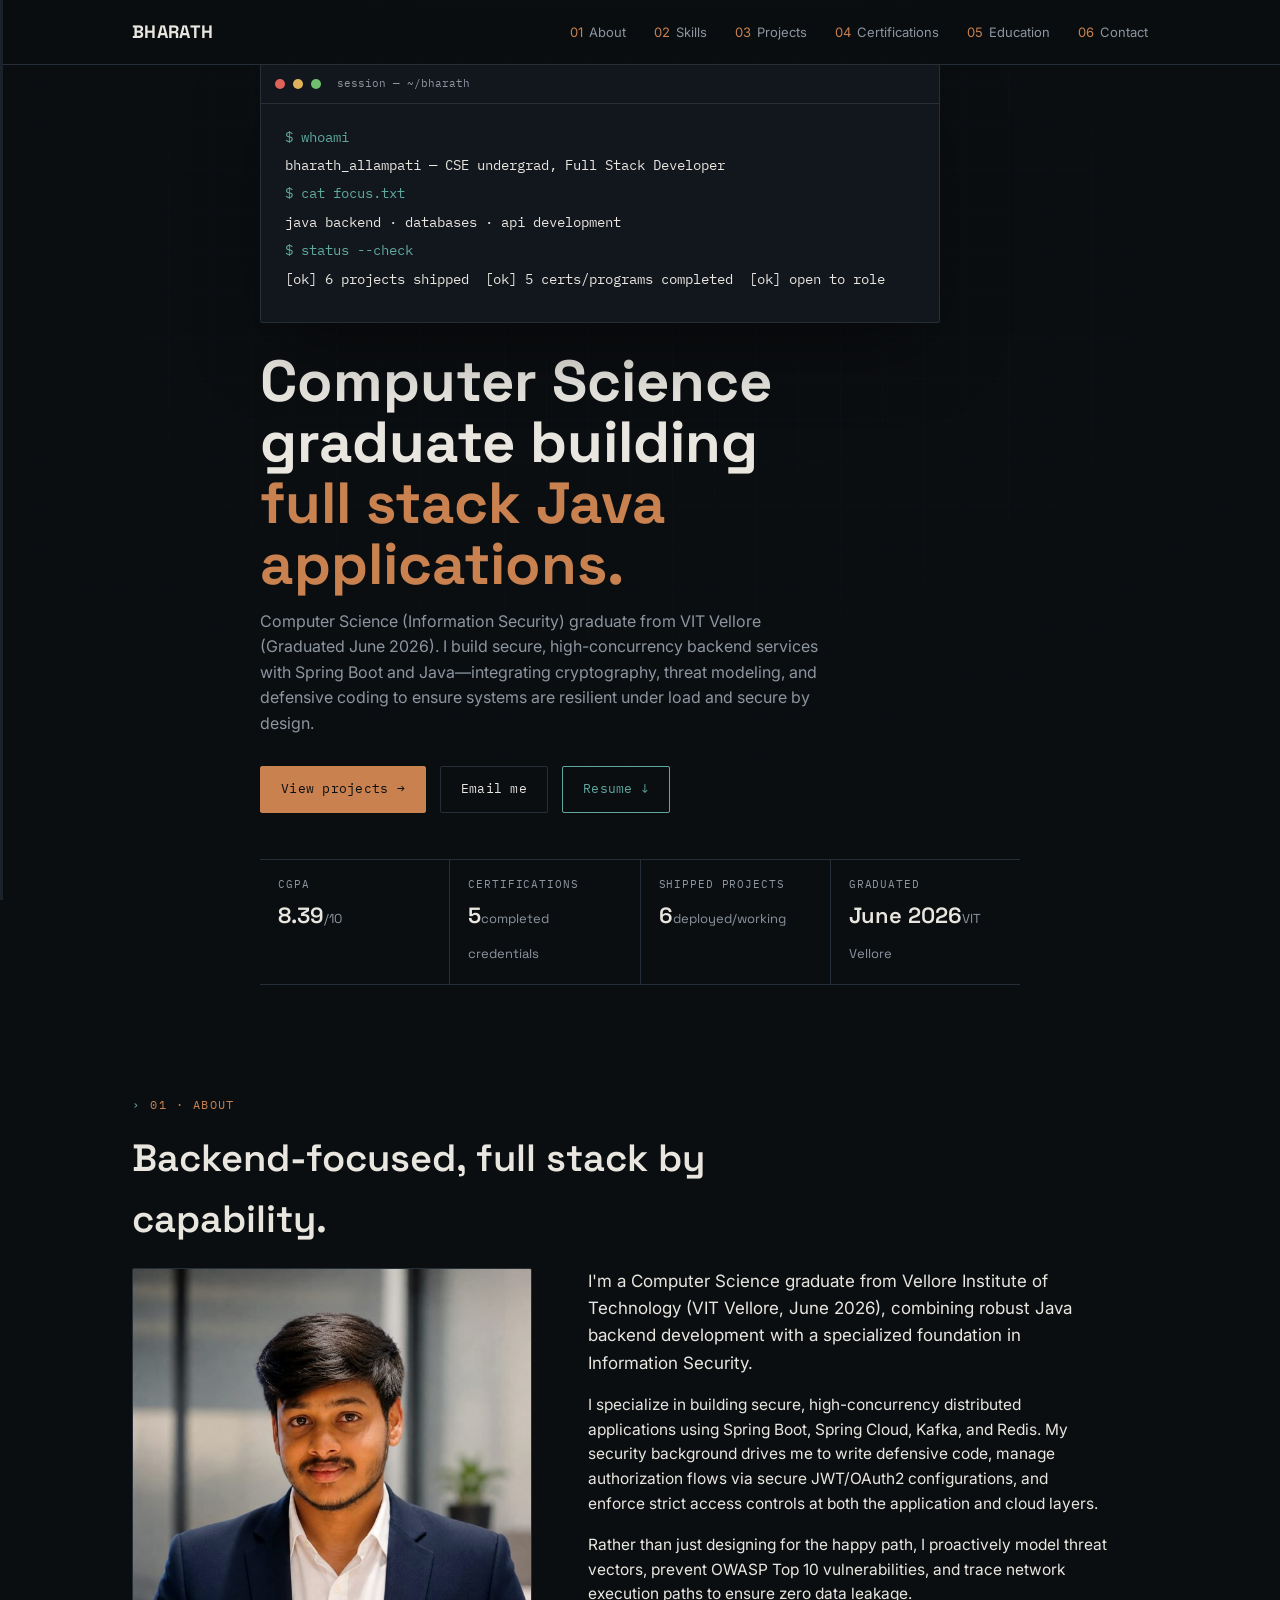
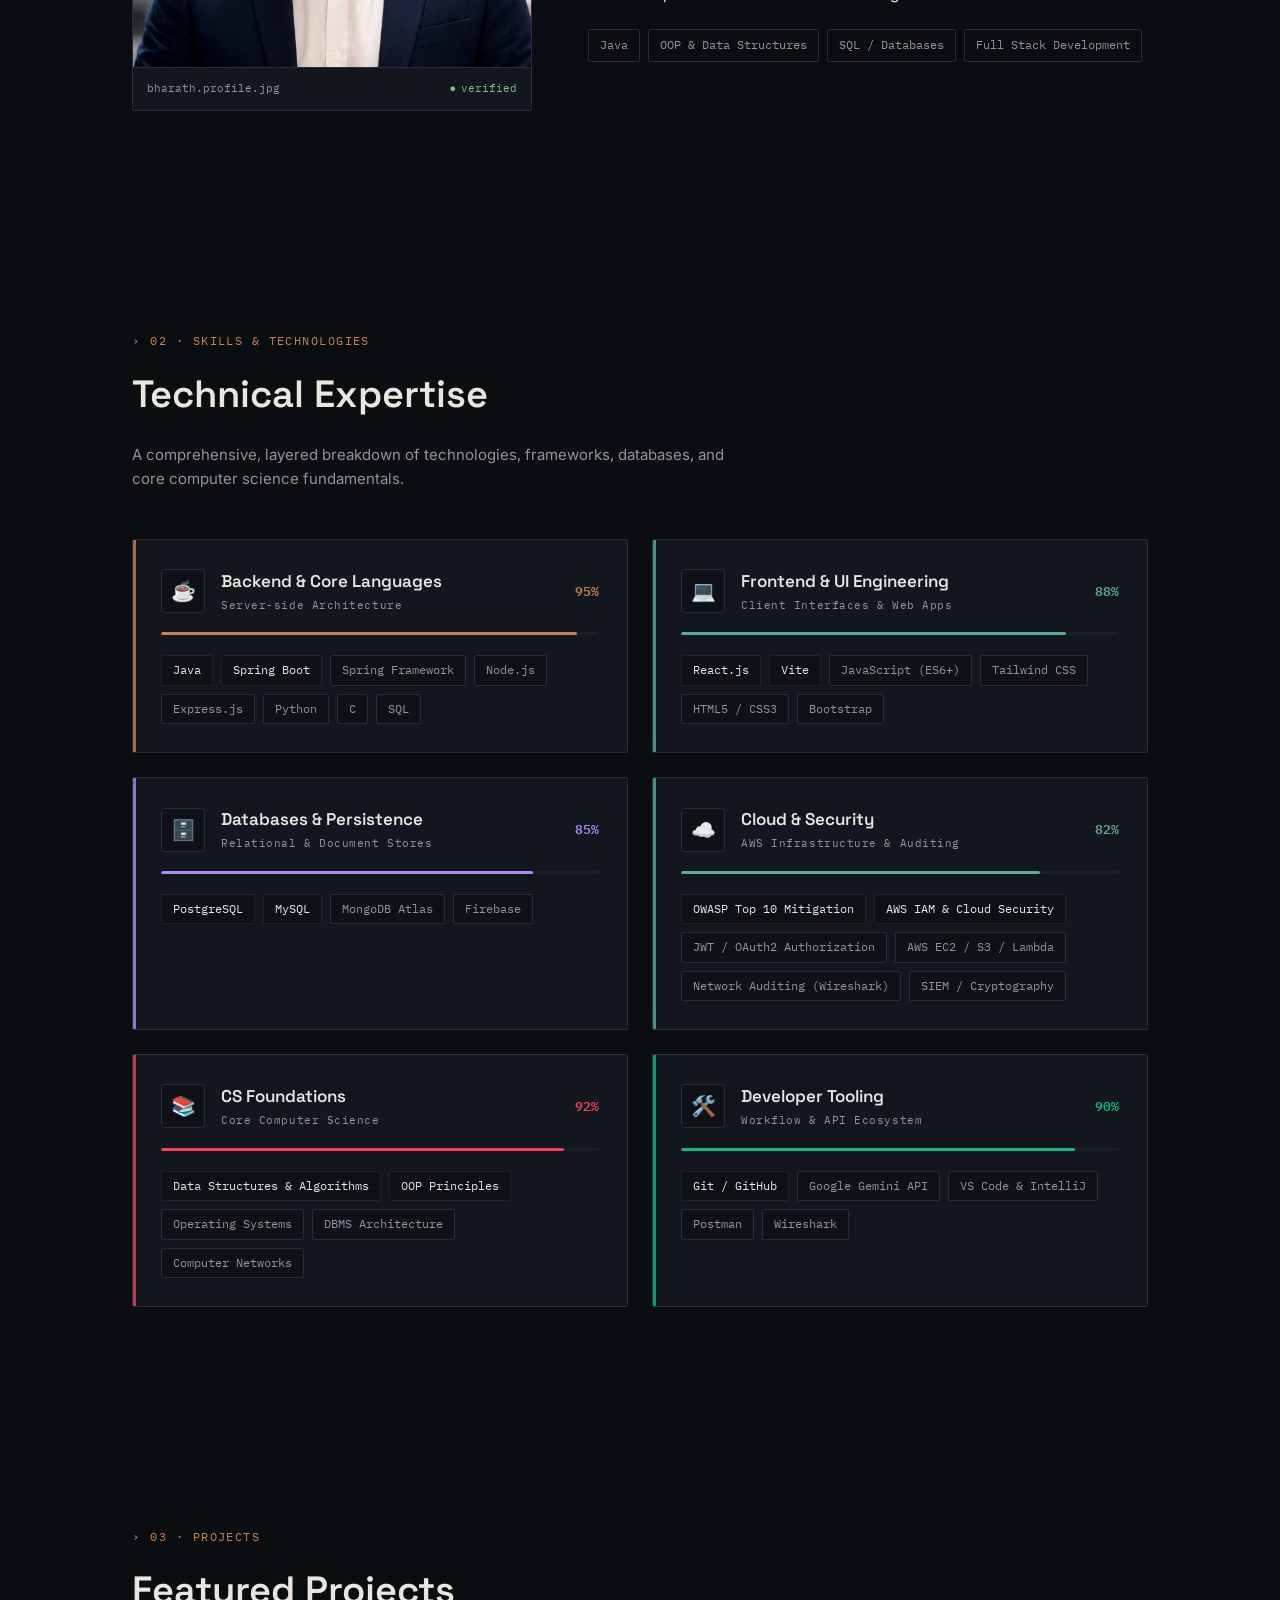
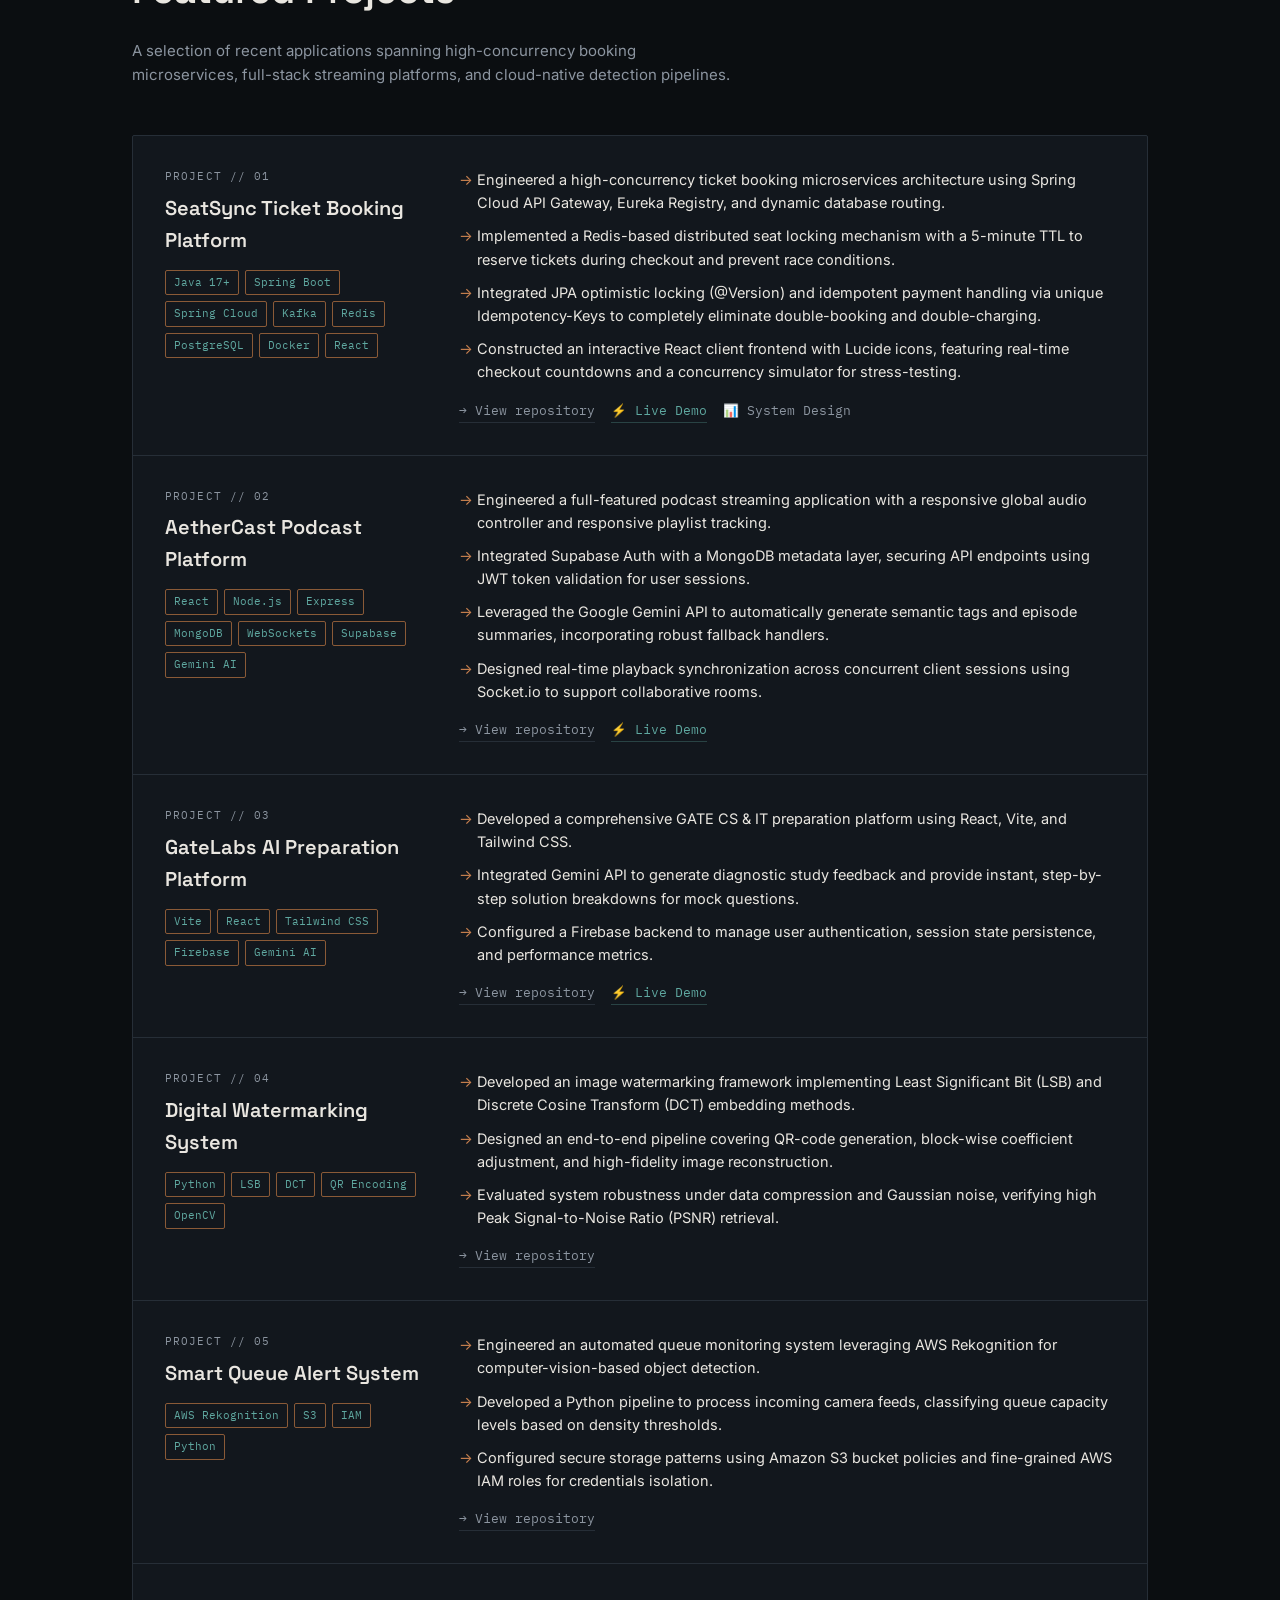
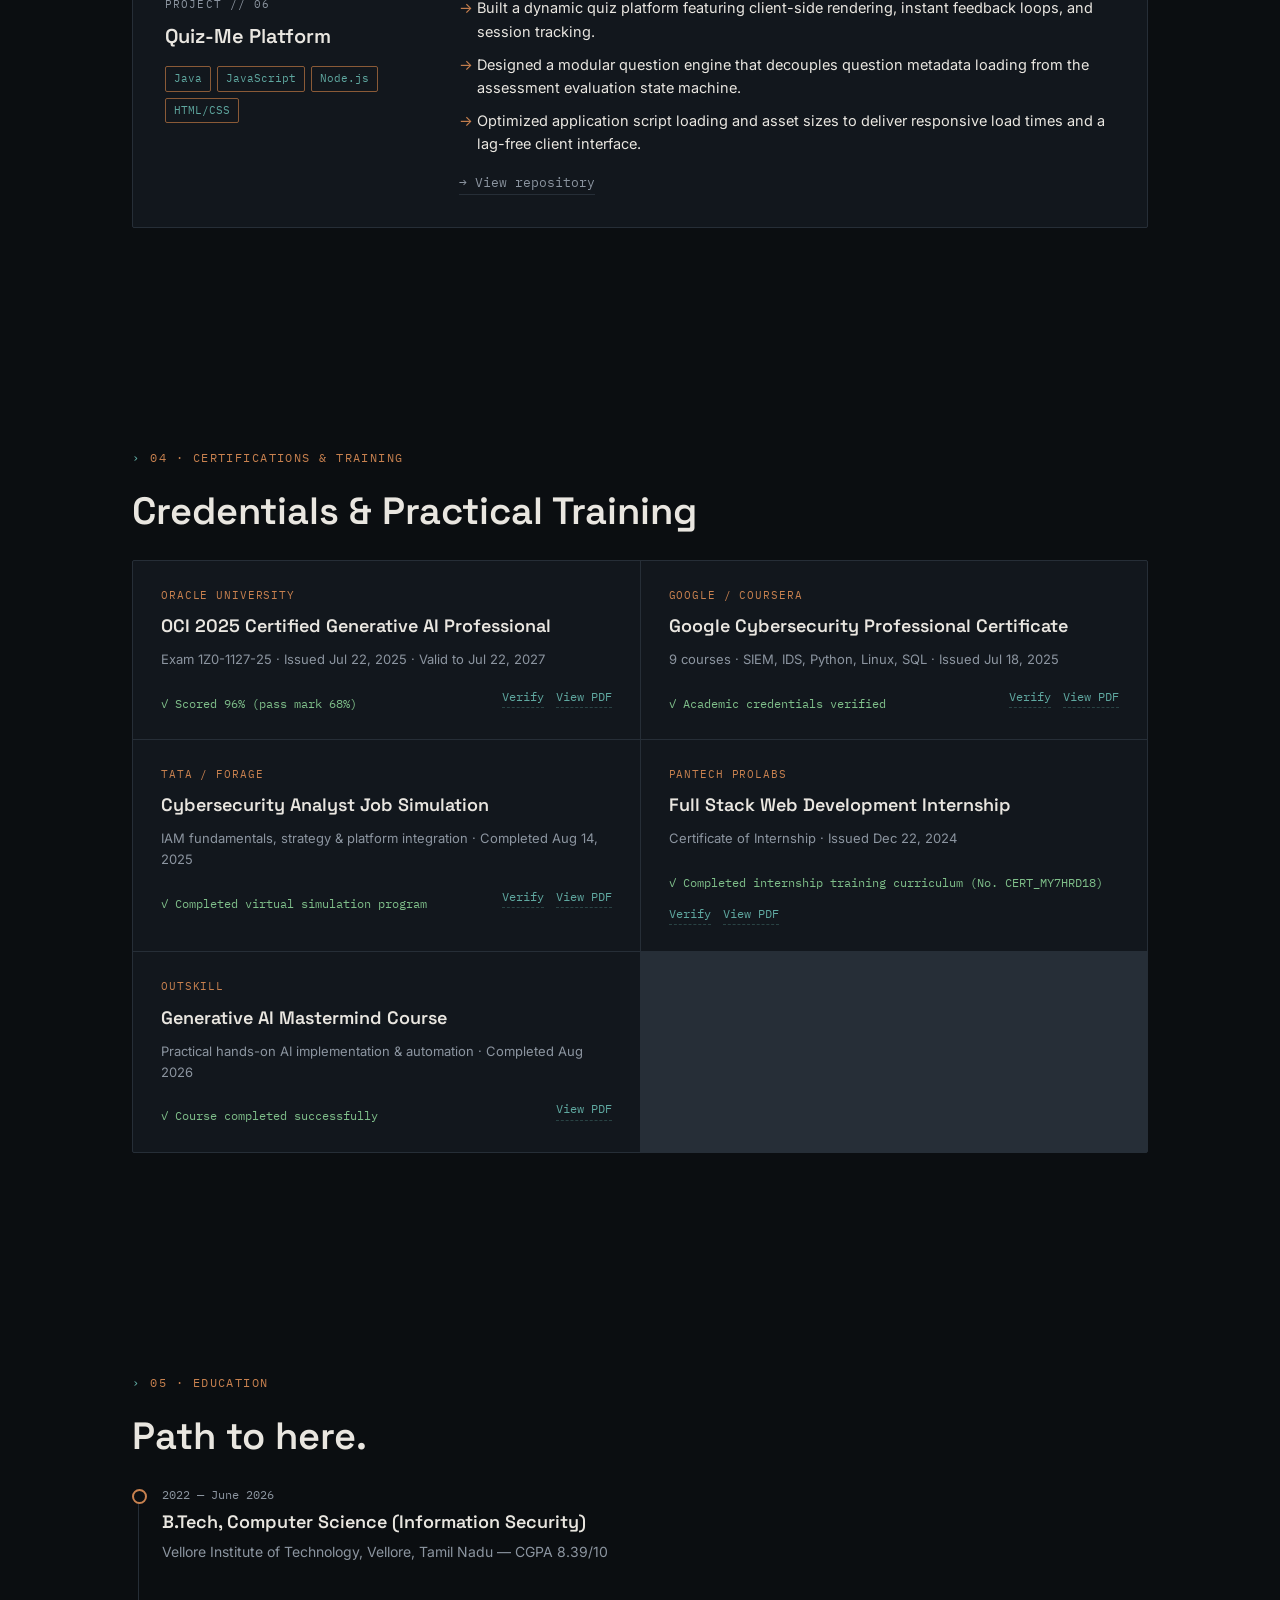
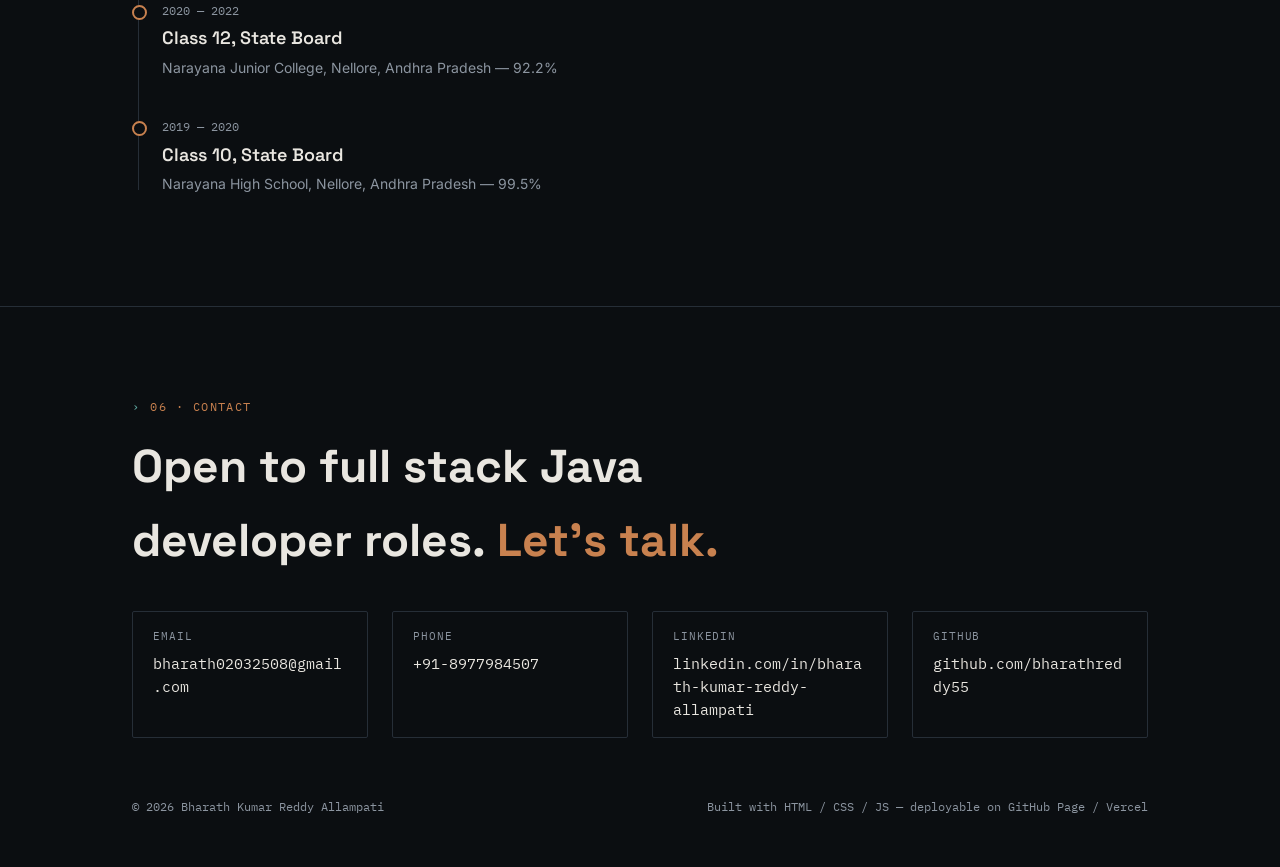
==== commit 42cdf14d: "Update footer text for deployment platforms" ====
--- a/index.html
+++ b/index.html
@@ -500,7 +500,7 @@
     </div>
     <div class="foot-bottom">
       <span>© 2026 Bharath Kumar Reddy Allampati</span>
-      <span>Built with HTML / CSS / JS — deployable on GitHub Pages</span>
+      <span>Built with HTML / CSS / JS — deployable on GitHub Page / Vercel</span>
     </div>
   </div>
 </footer>
